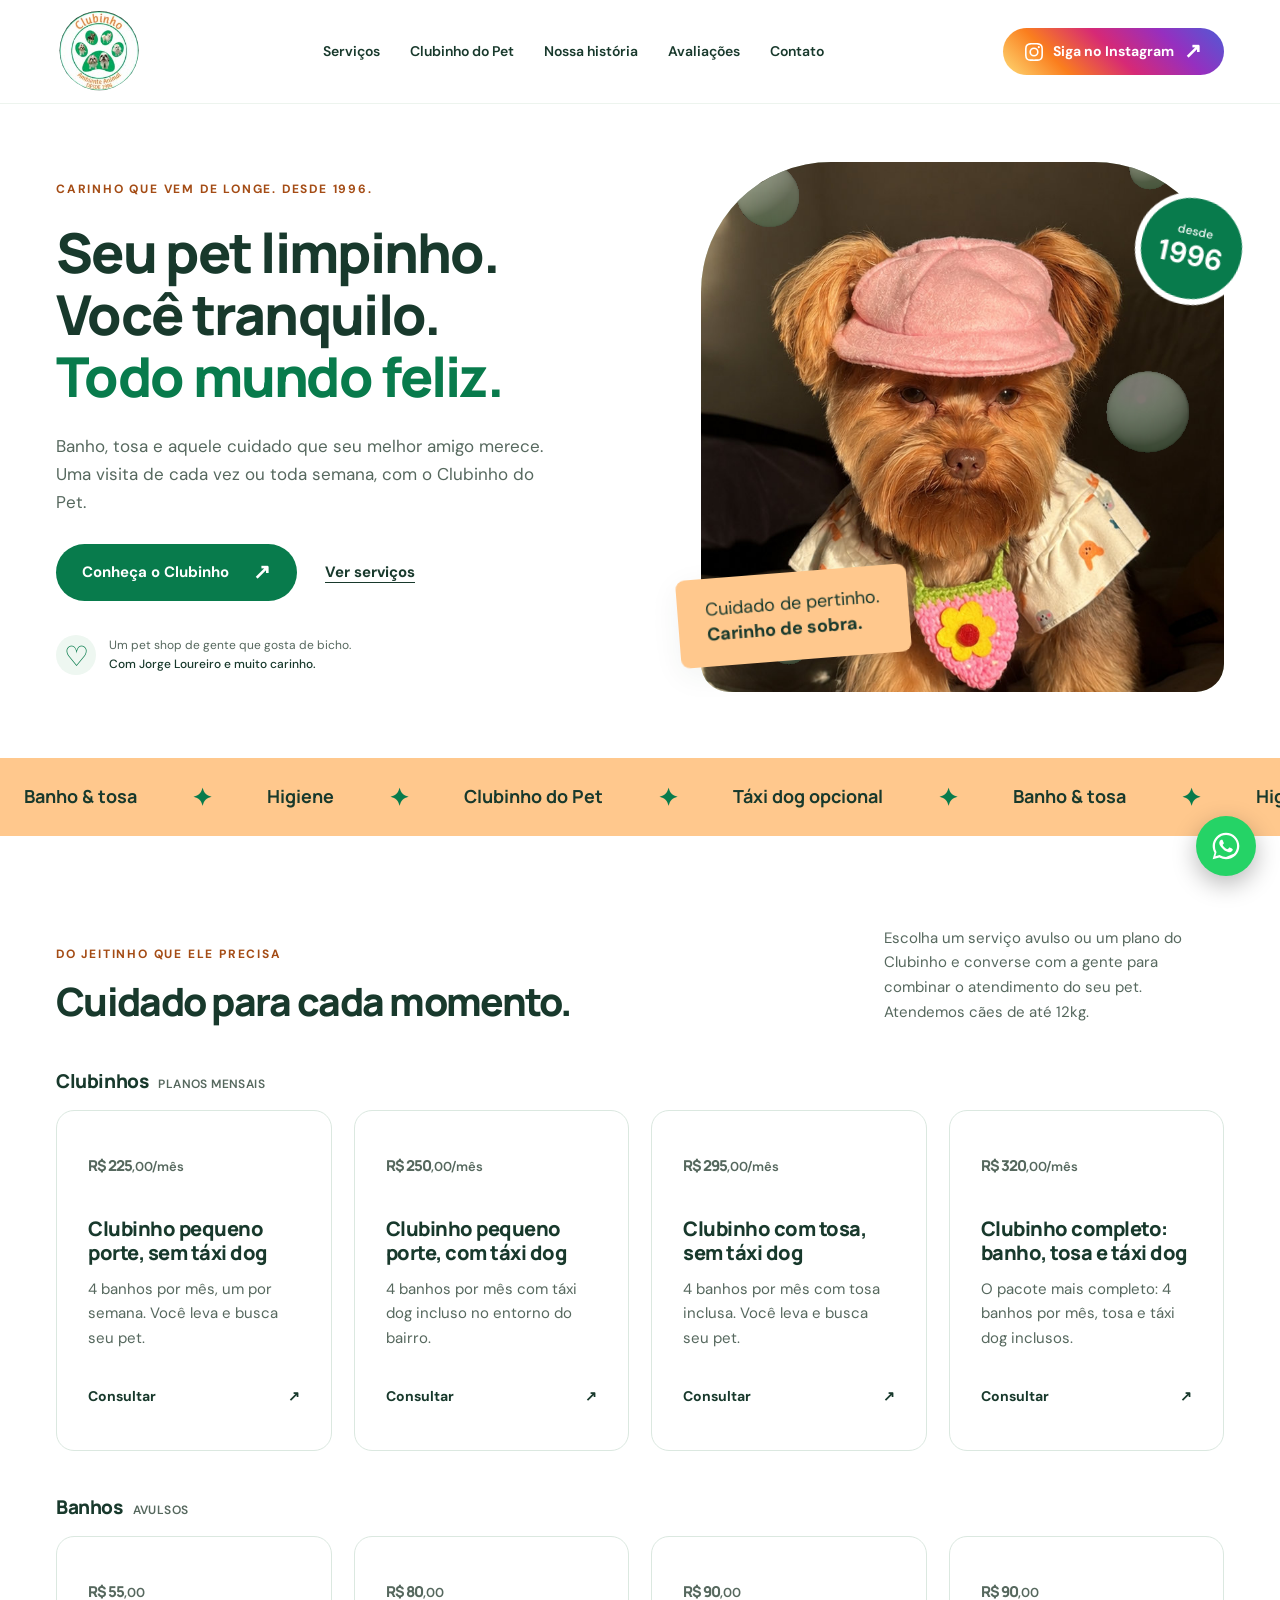
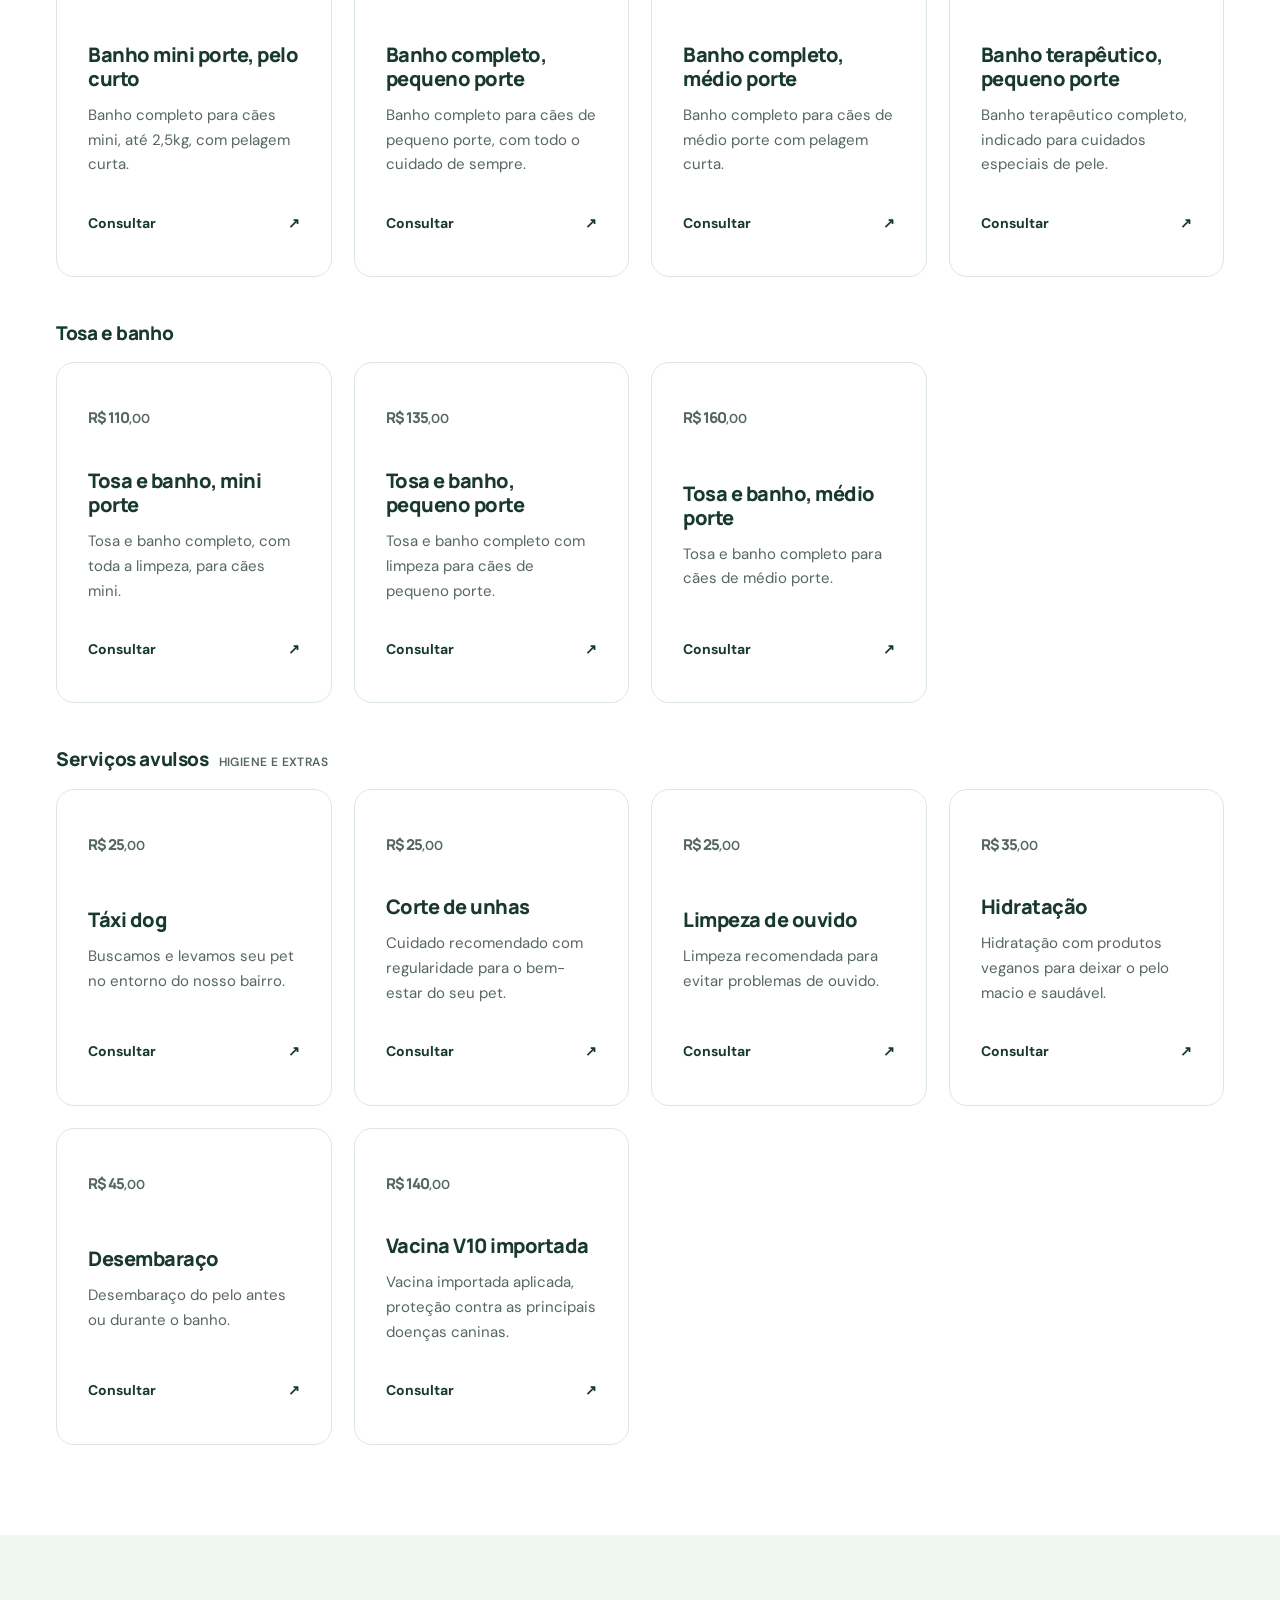
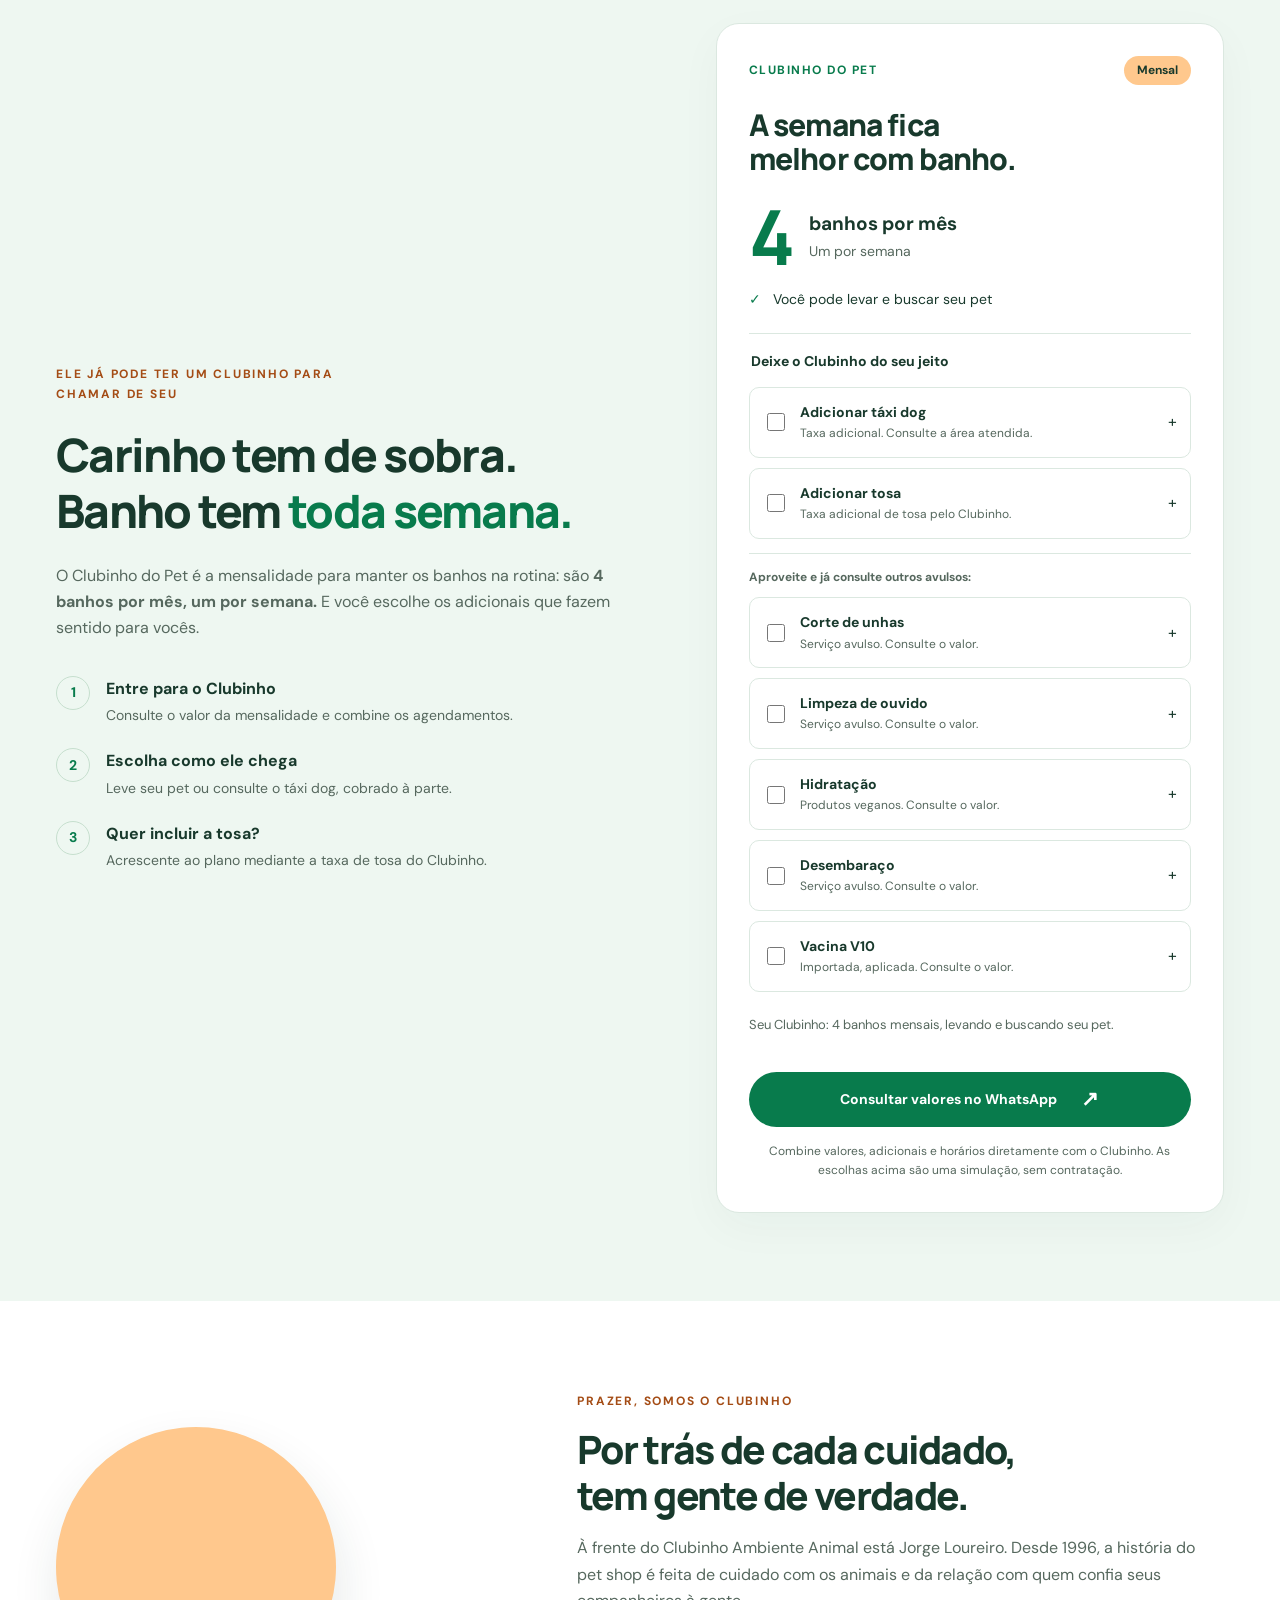
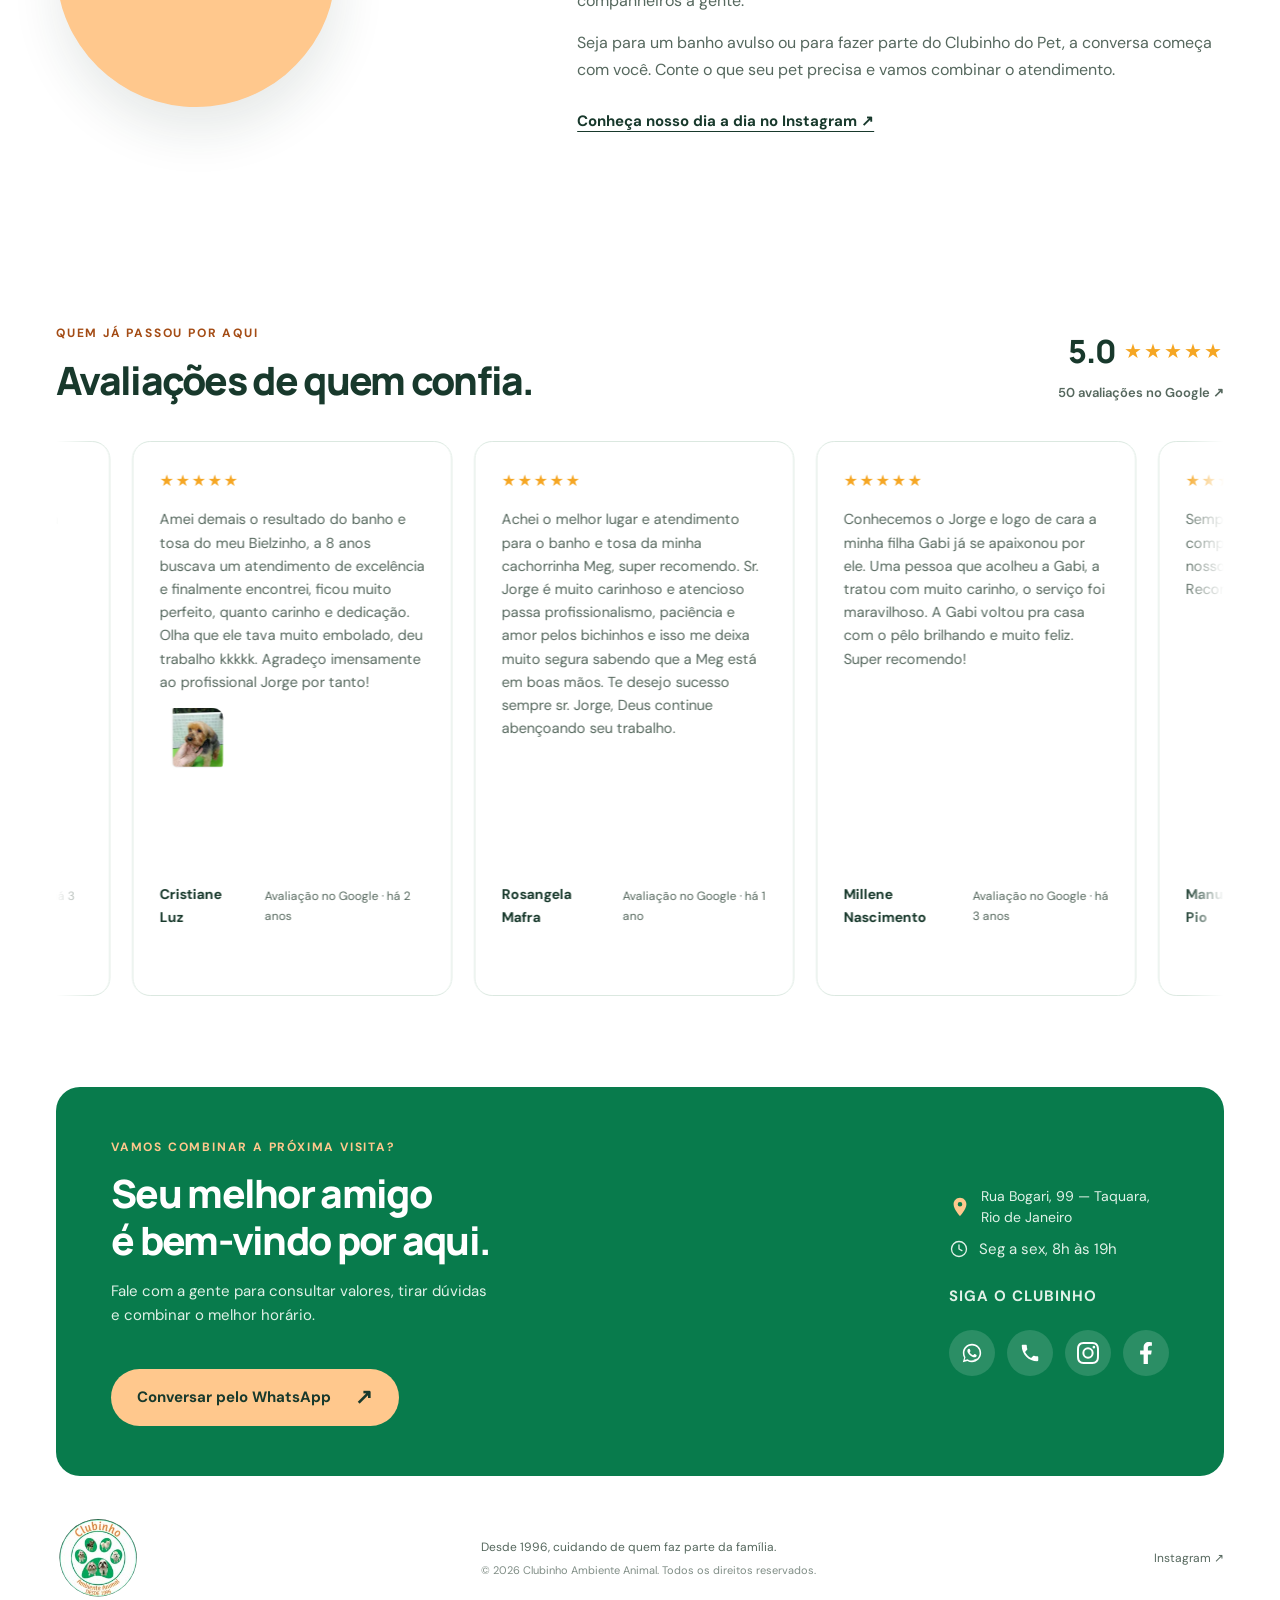
==== index.html @ 94c473de "Adiciona favicon completo (ico + 192/512) e site.webmanifest Só existiam favicon-64.png e o apple-to" ====
<!doctype html>
<html lang="pt-BR">
<head>
<meta charset="UTF-8">
<meta name="viewport" content="width=device-width, initial-scale=1">
<meta name="theme-color" content="#087b4c">
<title>Clubinho Ambiente Animal | Banho e Tosa em Taquara, Rio de Janeiro</title>
<meta name="description" content="Banho, tosa e Clubinho do Pet em Taquara, Rio de Janeiro. Desde 1996 cuidando com carinho de cães de todos os portes. Agende pelo WhatsApp.">
<meta name="robots" content="index, follow">
<link rel="canonical" href="https://clubinhoambienteanimal.com.br/">
<meta property="og:type" content="website">
<meta property="og:site_name" content="Clubinho Ambiente Animal">
<meta property="og:locale" content="pt_BR">
<meta property="og:url" content="https://clubinhoambienteanimal.com.br/">
<meta property="og:title" content="Clubinho Ambiente Animal | Banho e Tosa em Taquara, Rio de Janeiro">
<meta property="og:description" content="Banho, tosa e Clubinho do Pet em Taquara, Rio de Janeiro. Desde 1996 cuidando com carinho de cães de todos os portes.">
<meta property="og:image" content="https://clubinhoambienteanimal.com.br/assets/og-image.jpg">
<meta property="og:image:width" content="1200">
<meta property="og:image:height" content="630">
<meta property="og:image:alt" content="Clubinho Ambiente Animal — banho, tosa e cuidado desde 1996, em Taquara, Rio de Janeiro">
<meta name="twitter:card" content="summary_large_image">
<meta name="twitter:title" content="Clubinho Ambiente Animal | Banho e Tosa em Taquara, Rio de Janeiro">
<meta name="twitter:description" content="Banho, tosa e Clubinho do Pet em Taquara, Rio de Janeiro. Desde 1996 cuidando com carinho de cães de todos os portes.">
<meta name="twitter:image" content="https://clubinhoambienteanimal.com.br/assets/og-image.jpg">
<meta name="google-site-verification" content="VT4ttQYf80uW-7Ek5cyX8SH9mSADFCDrVkW8YrAWYZI" />
<link rel="icon" href="assets/favicon.ico" sizes="any">
<link rel="icon" type="image/png" sizes="192x192" href="assets/favicon-192.png">
<link rel="icon" type="image/png" sizes="512x512" href="assets/favicon-512.png">
<link rel="icon" type="image/png" href="assets/favicon-64.png">
<link rel="apple-touch-icon" href="assets/favicon-180.png">
<link rel="manifest" href="assets/site.webmanifest">
<link rel="stylesheet" href="css/style.css">
<script type="application/ld+json">
{
  "@context": "https://schema.org",
  "@type": "WebSite",
  "name": "Clubinho Ambiente Animal",
  "url": "https://clubinhoambienteanimal.com.br/"
}
</script>
<script type="application/ld+json">
{
  "@context": "https://schema.org",
  "@type": "PetStore",
  "@id": "https://clubinhoambienteanimal.com.br/#business",
  "name": "Clubinho Ambiente Animal",
  "alternateName": "Clubinho do Pet",
  "description": "Pet shop de banho, tosa e higiene para cães, com plano mensal Clubinho do Pet. Desde 1996 em Taquara, Rio de Janeiro.",
  "url": "https://clubinhoambienteanimal.com.br/",
  "telephone": "+5521992985489",
  "image": "https://clubinhoambienteanimal.com.br/assets/og-image.jpg",
  "logo": "https://clubinhoambienteanimal.com.br/assets/logo-original.png",
  "priceRange": "R$25 - R$320",
  "founder": { "@type": "Person", "name": "Jorge Loureiro" },
  "foundingDate": "1996",
  "address": {
    "@type": "PostalAddress",
    "streetAddress": "Rua Bogari, 99 - Taquara",
    "addressLocality": "Rio de Janeiro",
    "addressRegion": "RJ",
    "addressCountry": "BR"
  },
  "openingHoursSpecification": [{
    "@type": "OpeningHoursSpecification",
    "dayOfWeek": ["Monday", "Tuesday", "Wednesday", "Thursday", "Friday"],
    "opens": "08:00",
    "closes": "19:00"
  }],
  "sameAs": [
    "https://www.instagram.com/clubinho_ambiente_animal/",
    "https://www.facebook.com/jorge.loureiro.5811"
  ],
  "aggregateRating": {
    "@type": "AggregateRating",
    "ratingValue": "5.0",
    "reviewCount": "50"
  },
  "review": [
    { "@type": "Review", "author": { "@type": "Person", "name": "Neida Xavier" }, "reviewRating": { "@type": "Rating", "ratingValue": "5" }, "reviewBody": "Conhecemos o Jorge através da busca do Google, como vi que ele era bem recomendado resolvemos ir vê pessoalmente. Não me arrependi, pensa numa pessoa que ama o que faz, tratou muito bem minha belinha, teve maior paciência e cuidado com ela. Recomendo ele 1000 vezes se for preciso." },
    { "@type": "Review", "author": { "@type": "Person", "name": "Tatiana Santos" }, "reviewRating": { "@type": "Rating", "ratingValue": "5" }, "reviewBody": "Super recomendo! O Sr Jorge é uma pessoa do bem, ótimo profissional, super atencioso, com muito boa vontade e muito carinho com meu filho! Parabéns pelo atendimento!" },
    { "@type": "Review", "author": { "@type": "Person", "name": "Cristiane Luz" }, "reviewRating": { "@type": "Rating", "ratingValue": "5" }, "reviewBody": "Amei demais o resultado do banho e tosa do meu Bielzinho. Ficou muito perfeito, quanto carinho e dedicação. Agradeço imensamente ao profissional Jorge por tanto!" },
    { "@type": "Review", "author": { "@type": "Person", "name": "Rosangela Mafra" }, "reviewRating": { "@type": "Rating", "ratingValue": "5" }, "reviewBody": "Achei o melhor lugar e atendimento para o banho e tosa da minha cachorrinha Meg, super recomendo. Sr. Jorge é muito carinhoso e atencioso, passa profissionalismo, paciência e amor pelos bichinhos." },
    { "@type": "Review", "author": { "@type": "Person", "name": "Millene Nascimento" }, "reviewRating": { "@type": "Rating", "ratingValue": "5" }, "reviewBody": "Conhecemos o Jorge e logo de cara a minha filha Gabi já se apaixonou por ele. Uma pessoa que acolheu a Gabi, a tratou com muito carinho, o serviço foi maravilhoso. A Gabi voltou pra casa com o pêlo brilhando e muito feliz." },
    { "@type": "Review", "author": { "@type": "Person", "name": "Manuela Pio" }, "reviewRating": { "@type": "Rating", "ratingValue": "5" }, "reviewBody": "Sempre muito atenciosos e compreensivos. Carinhosos com nossos bichinhos! Excelente trabalho! Recomendo muito." }
  ]
}
</script>
</head>
<body>
<a class="skip" href="#conteudo">Pular para o conteúdo</a>
<header><a href="#" class="brand" aria-label="Clubinho Ambiente Animal, início"><img class="official-logo" src="assets/logo-original.png" alt="Clubinho Ambiente Animal — desde 1996" width="88" height="88"></a><nav aria-label="Menu principal"><a href="#servicos">Serviços</a><a href="#clubinho">Clubinho do Pet</a><a href="#sobre">Nossa história</a><a href="#avaliacoes">Avaliações</a><a href="#contato">Contato</a></nav><a class="button small instagram" href="https://www.instagram.com/clubinho_ambiente_animal/" target="_blank" rel="noopener noreferrer"><svg viewBox="0 0 24 24" aria-hidden="true"><path d="M12 2.163c3.204 0 3.584.012 4.85.07 3.252.148 4.771 1.691 4.919 4.919.058 1.265.069 1.645.069 4.849 0 3.205-.012 3.584-.069 4.849-.149 3.225-1.664 4.771-4.919 4.919-1.266.058-1.644.07-4.85.07-3.204 0-3.584-.012-4.849-.07-3.26-.149-4.771-1.699-4.919-4.92-.058-1.265-.07-1.644-.07-4.849 0-3.204.013-3.583.07-4.849.149-3.227 1.664-4.771 4.919-4.919 1.266-.057 1.645-.069 4.849-.069zM12 0C8.741 0 8.332.014 7.052.072 2.695.272.273 2.69.073 7.052.014 8.333 0 8.741 0 12c0 3.259.014 3.668.072 4.948.2 4.358 2.618 6.78 6.98 6.98C8.333 23.986 8.741 24 12 24c3.259 0 3.668-.014 4.948-.072 4.354-.2 6.782-2.618 6.979-6.98.059-1.28.073-1.689.073-4.948 0-3.259-.014-3.667-.072-4.947-.196-4.354-2.617-6.78-6.979-6.98C15.668.014 15.259 0 12 0zm0 5.838a6.162 6.162 0 1 0 0 12.324 6.162 6.162 0 0 0 0-12.324zM12 16a4 4 0 1 1 0-8 4 4 0 0 1 0 8zm6.406-11.845a1.44 1.44 0 1 0 0 2.881 1.44 1.44 0 0 0 0-2.881z"/></svg>Siga no Instagram <span aria-hidden="true">↗</span></a></header>
<main id="conteudo">
<section class="hero wrap"><div class="hero-copy"><p class="eyebrow">CARINHO QUE VEM DE LONGE. DESDE 1996.</p><h1>Seu pet limpinho.<br>Você tranquilo.<br><em>Todo mundo feliz.</em></h1><p class="intro">Banho, tosa e aquele cuidado que seu melhor amigo merece. Uma visita de cada vez ou toda semana, com o Clubinho do Pet.</p><div class="actions"><a class="button" href="#clubinho">Conheça o Clubinho <span aria-hidden="true">↗</span></a><a class="text-link" href="#servicos">Ver serviços</a></div><div class="hero-note"><span class="note-symbol" aria-hidden="true">♡</span><p>Um pet shop de gente que gosta de bicho.<br><strong>Com Jorge Loureiro e muito carinho.</strong></p></div></div><div class="hero-visual"><div id="pet-bubbles" aria-hidden="true"></div><img id="hero-photo" src="assets/pet.jpg" alt="Yorkshire com boné e lencinho, pronto pra passear" width="941" height="794" fetchpriority="high"><div class="photo-tag">Cuidado de pertinho.<br><strong>Carinho de sobra.</strong></div><div class="round-label"><strong>desde</strong><b>1996</b></div></div></section>
<div class="ribbon" aria-label="Nossos cuidados"><div class="ribbon-track">
<span>Banho & tosa</span><i aria-hidden="true">✦</i><span>Higiene</span><i aria-hidden="true">✦</i><span>Clubinho do Pet</span><i aria-hidden="true">✦</i><span>Táxi dog opcional</span><i aria-hidden="true">✦</i><span aria-hidden="true">Banho & tosa</span><i aria-hidden="true">✦</i><span aria-hidden="true">Higiene</span><i aria-hidden="true">✦</i><span aria-hidden="true">Clubinho do Pet</span><i aria-hidden="true">✦</i><span aria-hidden="true">Táxi dog opcional</span><i aria-hidden="true">✦</i><span aria-hidden="true">Banho & tosa</span><i aria-hidden="true">✦</i><span aria-hidden="true">Higiene</span><i aria-hidden="true">✦</i><span aria-hidden="true">Clubinho do Pet</span><i aria-hidden="true">✦</i><span aria-hidden="true">Táxi dog opcional</span><i aria-hidden="true">✦</i><span aria-hidden="true">Banho & tosa</span><i aria-hidden="true">✦</i><span aria-hidden="true">Higiene</span><i aria-hidden="true">✦</i><span aria-hidden="true">Clubinho do Pet</span><i aria-hidden="true">✦</i><span aria-hidden="true">Táxi dog opcional</span><i aria-hidden="true">✦</i>
</div></div>
<section class="services wrap section" id="servicos">
<div class="section-heading"><div><p class="eyebrow">DO JEITINHO QUE ELE PRECISA</p><h2>Cuidado para cada momento.</h2></div><p>Escolha um serviço avulso ou um plano do Clubinho e converse com a gente para combinar o atendimento do seu pet. Atendemos cães de até 12kg.</p></div>

<div class="service-category">
<h3 class="category-title">Clubinhos <span>planos mensais</span></h3>
<div class="service-grid">
<article><p class="service-price">R$ 225<small>,00/mês</small></p><h4>Clubinho pequeno porte, sem táxi dog</h4><p>4 banhos por mês, um por semana. Você leva e busca seu pet.</p><a href="https://wa.me/5521992985489" target="_blank" rel="noopener noreferrer" data-service="Clubinho pequeno porte, sem táxi dog">Consultar <span aria-hidden="true">↗</span></a></article>
<article><p class="service-price">R$ 250<small>,00/mês</small></p><h4>Clubinho pequeno porte, com táxi dog</h4><p>4 banhos por mês com táxi dog incluso no entorno do bairro.</p><a href="https://wa.me/5521992985489" target="_blank" rel="noopener noreferrer" data-service="Clubinho pequeno porte, com táxi dog">Consultar <span aria-hidden="true">↗</span></a></article>
<article><p class="service-price">R$ 295<small>,00/mês</small></p><h4>Clubinho com tosa, sem táxi dog</h4><p>4 banhos por mês com tosa inclusa. Você leva e busca seu pet.</p><a href="https://wa.me/5521992985489" target="_blank" rel="noopener noreferrer" data-service="Clubinho com tosa, sem táxi dog">Consultar <span aria-hidden="true">↗</span></a></article>
<article><p class="service-price">R$ 320<small>,00/mês</small></p><h4>Clubinho completo: banho, tosa e táxi dog</h4><p>O pacote mais completo: 4 banhos por mês, tosa e táxi dog inclusos.</p><a href="https://wa.me/5521992985489" target="_blank" rel="noopener noreferrer" data-service="Clubinho completo (banho, tosa e táxi dog)">Consultar <span aria-hidden="true">↗</span></a></article>
</div>
</div>

<div class="service-category">
<h3 class="category-title">Banhos <span>avulsos</span></h3>
<div class="service-grid">
<article><p class="service-price">R$ 55<small>,00</small></p><h4>Banho mini porte, pelo curto</h4><p>Banho completo para cães mini, até 2,5kg, com pelagem curta.</p><a href="https://wa.me/5521992985489" target="_blank" rel="noopener noreferrer" data-service="Banho mini porte, pelo curto (até 2,5kg)">Consultar <span aria-hidden="true">↗</span></a></article>
<article><p class="service-price">R$ 80<small>,00</small></p><h4>Banho completo, pequeno porte</h4><p>Banho completo para cães de pequeno porte, com todo o cuidado de sempre.</p><a href="https://wa.me/5521992985489" target="_blank" rel="noopener noreferrer" data-service="Banho completo, pequeno porte">Consultar <span aria-hidden="true">↗</span></a></article>
<article><p class="service-price">R$ 90<small>,00</small></p><h4>Banho completo, médio porte</h4><p>Banho completo para cães de médio porte com pelagem curta.</p><a href="https://wa.me/5521992985489" target="_blank" rel="noopener noreferrer" data-service="Banho completo, médio porte, pelo curto">Consultar <span aria-hidden="true">↗</span></a></article>
<article><p class="service-price">R$ 90<small>,00</small></p><h4>Banho terapêutico, pequeno porte</h4><p>Banho terapêutico completo, indicado para cuidados especiais de pele.</p><a href="https://wa.me/5521992985489" target="_blank" rel="noopener noreferrer" data-service="Banho terapêutico, pequeno porte">Consultar <span aria-hidden="true">↗</span></a></article>
</div>
</div>

<div class="service-category">
<h3 class="category-title">Tosa e banho</h3>
<div class="service-grid">
<article><p class="service-price">R$ 110<small>,00</small></p><h4>Tosa e banho, mini porte</h4><p>Tosa e banho completo, com toda a limpeza, para cães mini.</p><a href="https://wa.me/5521992985489" target="_blank" rel="noopener noreferrer" data-service="Tosa e banho, mini porte">Consultar <span aria-hidden="true">↗</span></a></article>
<article><p class="service-price">R$ 135<small>,00</small></p><h4>Tosa e banho, pequeno porte</h4><p>Tosa e banho completo com limpeza para cães de pequeno porte.</p><a href="https://wa.me/5521992985489" target="_blank" rel="noopener noreferrer" data-service="Tosa e banho, pequeno porte">Consultar <span aria-hidden="true">↗</span></a></article>
<article><p class="service-price">R$ 160<small>,00</small></p><h4>Tosa e banho, médio porte</h4><p>Tosa e banho completo para cães de médio porte.</p><a href="https://wa.me/5521992985489" target="_blank" rel="noopener noreferrer" data-service="Tosa e banho, médio porte">Consultar <span aria-hidden="true">↗</span></a></article>
</div>
</div>

<div class="service-category">
<h3 class="category-title">Serviços avulsos <span>higiene e extras</span></h3>
<div class="service-grid">
<article><p class="service-price">R$ 25<small>,00</small></p><h4>Táxi dog</h4><p>Buscamos e levamos seu pet no entorno do nosso bairro.</p><a href="https://wa.me/5521992985489" target="_blank" rel="noopener noreferrer" data-service="Táxi dog">Consultar <span aria-hidden="true">↗</span></a></article>
<article><p class="service-price">R$ 25<small>,00</small></p><h4>Corte de unhas</h4><p>Cuidado recomendado com regularidade para o bem-estar do seu pet.</p><a href="https://wa.me/5521992985489" target="_blank" rel="noopener noreferrer" data-service="Corte de unhas">Consultar <span aria-hidden="true">↗</span></a></article>
<article><p class="service-price">R$ 25<small>,00</small></p><h4>Limpeza de ouvido</h4><p>Limpeza recomendada para evitar problemas de ouvido.</p><a href="https://wa.me/5521992985489" target="_blank" rel="noopener noreferrer" data-service="Limpeza de ouvido">Consultar <span aria-hidden="true">↗</span></a></article>
<article><p class="service-price">R$ 35<small>,00</small></p><h4>Hidratação</h4><p>Hidratação com produtos veganos para deixar o pelo macio e saudável.</p><a href="https://wa.me/5521992985489" target="_blank" rel="noopener noreferrer" data-service="Hidratação">Consultar <span aria-hidden="true">↗</span></a></article>
<article><p class="service-price">R$ 45<small>,00</small></p><h4>Desembaraço</h4><p>Desembaraço do pelo antes ou durante o banho.</p><a href="https://wa.me/5521992985489" target="_blank" rel="noopener noreferrer" data-service="Desembaraço">Consultar <span aria-hidden="true">↗</span></a></article>
<article><p class="service-price">R$ 140<small>,00</small></p><h4>Vacina V10 importada</h4><p>Vacina importada aplicada, proteção contra as principais doenças caninas.</p><a href="https://wa.me/5521992985489" target="_blank" rel="noopener noreferrer" data-service="Vacina V10 para cães (importada, aplicada)">Consultar <span aria-hidden="true">↗</span></a></article>
</div>
</div>
</section>
<section class="club-section" id="clubinho"><div class="wrap club-grid"><div class="club-copy"><p class="eyebrow">ELE JÁ PODE TER UM CLUBINHO PARA CHAMAR DE SEU</p><h2>Carinho tem de sobra.<br>Banho tem <em>toda semana.</em></h2><p>O Clubinho do Pet é a mensalidade para manter os banhos na rotina: são <strong>4 banhos por mês, um por semana.</strong> E você escolhe os adicionais que fazem sentido para vocês.</p><div class="steps"><div><span>1</span><p><strong>Entre para o Clubinho</strong>Consulte o valor da mensalidade e combine os agendamentos.</p></div><div><span>2</span><p><strong>Escolha como ele chega</strong>Leve seu pet ou consulte o táxi dog, cobrado à parte.</p></div><div><span>3</span><p><strong>Quer incluir a tosa?</strong>Acrescente ao plano mediante a taxa de tosa do Clubinho.</p></div></div></div><div class="plan"><div class="plan-top"><span>CLUBINHO DO PET</span><span class="pill">Mensal</span></div><h3>A semana fica<br>melhor com banho.</h3><div class="bath-count"><b>4</b><p><strong>banhos por mês</strong>Um por semana</p></div><div class="included"><span aria-hidden="true">✓</span> Você pode levar e buscar seu pet</div><fieldset><legend>Deixe o Clubinho do seu jeito</legend><label><input type="checkbox" id="taxi"><span><strong>Adicionar táxi dog</strong><small>Taxa adicional. Consulte a área atendida.</small></span><span aria-hidden="true">+</span></label><label><input type="checkbox" id="tosa"><span><strong>Adicionar tosa</strong><small>Taxa adicional de tosa pelo Clubinho.</small></span><span aria-hidden="true">+</span></label><p class="fieldset-divider">Aproveite e já consulte outros avulsos:</p><label><input type="checkbox" id="extra-unhas"><span><strong>Corte de unhas</strong><small>Serviço avulso. Consulte o valor.</small></span><span aria-hidden="true">+</span></label><label><input type="checkbox" id="extra-ouvido"><span><strong>Limpeza de ouvido</strong><small>Serviço avulso. Consulte o valor.</small></span><span aria-hidden="true">+</span></label><label><input type="checkbox" id="extra-hidratacao"><span><strong>Hidratação</strong><small>Produtos veganos. Consulte o valor.</small></span><span aria-hidden="true">+</span></label><label><input type="checkbox" id="extra-desembaraco"><span><strong>Desembaraço</strong><small>Serviço avulso. Consulte o valor.</small></span><span aria-hidden="true">+</span></label><label><input type="checkbox" id="extra-vacina"><span><strong>Vacina V10</strong><small>Importada, aplicada. Consulte o valor.</small></span><span aria-hidden="true">+</span></label></fieldset><p class="plan-summary" id="plan-summary" aria-live="polite">Seu Clubinho: 4 banhos mensais, levando e buscando seu pet.</p><a class="button full" id="plan-whatsapp" href="https://wa.me/5521992985489" target="_blank" rel="noopener noreferrer">Consultar valores no WhatsApp <span aria-hidden="true">↗</span></a><p class="fineprint">Combine valores, adicionais e horários diretamente com o Clubinho. As escolhas acima são uma simulação, sem contratação.</p></div></div></section>
<section class="about wrap section" id="sobre"><div class="history-mark"><div class="history-logo-frame"><video class="history-logo" autoplay muted loop playsinline disablepictureinpicture aria-label="Clubinho Ambiente Animal — desde 1996" poster="assets/logo-original.png" width="280" height="280"><source src="assets/logo-animada.mp4" type="video/mp4"></video></div></div><div><p class="eyebrow">PRAZER, SOMOS O CLUBINHO</p><h2>Por trás de cada cuidado,<br>tem gente de verdade.</h2><p>À frente do Clubinho Ambiente Animal está Jorge Loureiro. Desde 1996, a história do pet shop é feita de cuidado com os animais e da relação com quem confia seus companheiros à gente.</p><p>Seja para um banho avulso ou para fazer parte do Clubinho do Pet, a conversa começa com você. Conte o que seu pet precisa e vamos combinar o atendimento.</p><a class="text-link" href="https://www.instagram.com/clubinho_ambiente_animal/" target="_blank" rel="noopener noreferrer">Conheça nosso dia a dia no Instagram ↗</a></div></section>
<section class="reviews wrap section" id="avaliacoes">
<div class="section-heading"><div><p class="eyebrow">QUEM JÁ PASSOU POR AQUI</p><h2>Avaliações de quem confia.</h2></div><a class="reviews-score" href="https://www.google.com/maps/search/?api=1&query=Clubinho+Ambiente+Animal+Taquara+Rio+de+Janeiro" target="_blank" rel="noopener noreferrer"><span class="reviews-score-row"><strong>5.0</strong><span class="review-stars" aria-hidden="true">★★★★★</span></span><small>50 avaliações no Google ↗</small></a></div>
<div class="review-carousel"><div class="review-track">
<article class="review-card">
<span class="review-stars" aria-hidden="true">★★★★★</span>
<p>Conhecemos o Jorge através da busca do Google, como vi que ele era bem recomendado resolvemos ir vê pessoalmente. Olha... Não me arrependi, pensa numa pessoa que ama o que faz, tratou muito bem minha belinha, teve maior paciência e cuidado com ela. Recomendo ele 1000 vezes se for preciso. 5 estrelas é pouco.</p>
<div class="review-photos"><img src="assets/reviews/review-neida-1.jpg" alt="Pet sendo tosado no Clubinho" loading="lazy" width="150" height="163"><img src="assets/reviews/review-neida-2.jpg" alt="Pet sendo tosado no Clubinho" loading="lazy" width="150" height="163"><img src="assets/reviews/review-neida-3.jpg" alt="Pet sendo tosado no Clubinho" loading="lazy" width="150" height="163"><img src="assets/reviews/review-neida-4.jpg" alt="Pet pronto após banho e tosa" loading="lazy" width="150" height="163"></div>
<footer><strong>Neida Xavier</strong><span>Avaliação no Google · há 1 ano</span></footer>
</article>
<article class="review-card">
<span class="review-stars" aria-hidden="true">★★★★★</span>
<p>Super recomendo! O Sr Jorge é uma pessoa do bem, ótimo profissional, super atencioso, com muito boa vontade e muito carinho com meu filho! Parabéns pelo atendimento!</p>
<div class="review-photos"><img src="assets/reviews/review-tatiana-1.jpg" alt="Pet atendido no Clubinho" loading="lazy" width="160" height="155"></div>
<footer><strong>Tatiana Santos</strong><span>Avaliação no Google · há 3 anos</span></footer>
</article>
<article class="review-card">
<span class="review-stars" aria-hidden="true">★★★★★</span>
<p>Amei demais o resultado do banho e tosa do meu Bielzinho, a 8 anos buscava um atendimento de excelência e finalmente encontrei, ficou muito perfeito, quanto carinho e dedicação. Olha que ele tava muito embolado, deu trabalho kkkkk. Agradeço imensamente ao profissional Jorge por tanto!</p>
<div class="review-photos"><img src="assets/reviews/review-cristiane-1.jpg" alt="Pet após banho e tosa no Clubinho" loading="lazy" width="219" height="165"></div>
<footer><strong>Cristiane Luz</strong><span>Avaliação no Google · há 2 anos</span></footer>
</article>
<article class="review-card">
<span class="review-stars" aria-hidden="true">★★★★★</span>
<p>Achei o melhor lugar e atendimento para o banho e tosa da minha cachorrinha Meg, super recomendo. Sr. Jorge é muito carinhoso e atencioso passa profissionalismo, paciência e amor pelos bichinhos e isso me deixa muito segura sabendo que a Meg está em boas mãos. Te desejo sucesso sempre sr. Jorge, Deus continue abençoando seu trabalho.</p>
<footer><strong>Rosangela Mafra</strong><span>Avaliação no Google · há 1 ano</span></footer>
</article>
<article class="review-card">
<span class="review-stars" aria-hidden="true">★★★★★</span>
<p>Conhecemos o Jorge e logo de cara a minha filha Gabi já se apaixonou por ele. Uma pessoa que acolheu a Gabi, a tratou com muito carinho, o serviço foi maravilhoso. A Gabi voltou pra casa com o pêlo brilhando e muito feliz. Super recomendo!</p>
<footer><strong>Millene Nascimento</strong><span>Avaliação no Google · há 3 anos</span></footer>
</article>
<article class="review-card">
<span class="review-stars" aria-hidden="true">★★★★★</span>
<p>Sempre muito atenciosos e compreensivos. Carinhosos com nossos bichinhos! Excelente trabalho! Recomendo muito.</p>
<footer><strong>Manuela Pio</strong><span>Avaliação no Google · há 2 meses</span></footer>
</article>
<article class="review-card" aria-hidden="true">
<span class="review-stars" aria-hidden="true">★★★★★</span>
<p>Conhecemos o Jorge através da busca do Google, como vi que ele era bem recomendado resolvemos ir vê pessoalmente. Olha... Não me arrependi, pensa numa pessoa que ama o que faz, tratou muito bem minha belinha, teve maior paciência e cuidado com ela. Recomendo ele 1000 vezes se for preciso. 5 estrelas é pouco.</p>
<div class="review-photos"><img src="assets/reviews/review-neida-1.jpg" alt="" loading="lazy" width="150" height="163"><img src="assets/reviews/review-neida-2.jpg" alt="" loading="lazy" width="150" height="163"><img src="assets/reviews/review-neida-3.jpg" alt="" loading="lazy" width="150" height="163"><img src="assets/reviews/review-neida-4.jpg" alt="" loading="lazy" width="150" height="163"></div>
<footer><strong>Neida Xavier</strong><span>Avaliação no Google · há 1 ano</span></footer>
</article>
<article class="review-card" aria-hidden="true">
<span class="review-stars" aria-hidden="true">★★★★★</span>
<p>Super recomendo! O Sr Jorge é uma pessoa do bem, ótimo profissional, super atencioso, com muito boa vontade e muito carinho com meu filho! Parabéns pelo atendimento!</p>
<div class="review-photos"><img src="assets/reviews/review-tatiana-1.jpg" alt="" loading="lazy" width="160" height="155"></div>
<footer><strong>Tatiana Santos</strong><span>Avaliação no Google · há 3 anos</span></footer>
</article>
<article class="review-card" aria-hidden="true">
<span class="review-stars" aria-hidden="true">★★★★★</span>
<p>Amei demais o resultado do banho e tosa do meu Bielzinho, a 8 anos buscava um atendimento de excelência e finalmente encontrei, ficou muito perfeito, quanto carinho e dedicação. Olha que ele tava muito embolado, deu trabalho kkkkk. Agradeço imensamente ao profissional Jorge por tanto!</p>
<div class="review-photos"><img src="assets/reviews/review-cristiane-1.jpg" alt="" loading="lazy" width="219" height="165"></div>
<footer><strong>Cristiane Luz</strong><span>Avaliação no Google · há 2 anos</span></footer>
</article>
<article class="review-card" aria-hidden="true">
<span class="review-stars" aria-hidden="true">★★★★★</span>
<p>Achei o melhor lugar e atendimento para o banho e tosa da minha cachorrinha Meg, super recomendo. Sr. Jorge é muito carinhoso e atencioso passa profissionalismo, paciência e amor pelos bichinhos e isso me deixa muito segura sabendo que a Meg está em boas mãos. Te desejo sucesso sempre sr. Jorge, Deus continue abençoando seu trabalho.</p>
<footer><strong>Rosangela Mafra</strong><span>Avaliação no Google · há 1 ano</span></footer>
</article>
<article class="review-card" aria-hidden="true">
<span class="review-stars" aria-hidden="true">★★★★★</span>
<p>Conhecemos o Jorge e logo de cara a minha filha Gabi já se apaixonou por ele. Uma pessoa que acolheu a Gabi, a tratou com muito carinho, o serviço foi maravilhoso. A Gabi voltou pra casa com o pêlo brilhando e muito feliz. Super recomendo!</p>
<footer><strong>Millene Nascimento</strong><span>Avaliação no Google · há 3 anos</span></footer>
</article>
<article class="review-card" aria-hidden="true">
<span class="review-stars" aria-hidden="true">★★★★★</span>
<p>Sempre muito atenciosos e compreensivos. Carinhosos com nossos bichinhos! Excelente trabalho! Recomendo muito.</p>
<footer><strong>Manuela Pio</strong><span>Avaliação no Google · há 2 meses</span></footer>
</article>
</div></div>
</section>
<section class="contact wrap" id="contato">
<div class="contact-grid">
<div><p class="eyebrow">VAMOS COMBINAR A PRÓXIMA VISITA?</p><h2>Seu melhor amigo<br>é bem-vindo por aqui.</h2><p>Fale com a gente para consultar valores, tirar dúvidas<br class="desktop"> e combinar o melhor horário.</p><a class="button yellow" href="https://wa.me/5521992985489" target="_blank" rel="noopener noreferrer">Conversar pelo WhatsApp <span aria-hidden="true">↗</span></a></div>
<div class="contact-info">
<div class="contact-address-group">
<a class="contact-address" href="https://www.google.com/maps/search/?api=1&query=Rua+Bogari%2C+99%2C+Taquara%2C+Rio+de+Janeiro" target="_blank" rel="noopener noreferrer"><svg viewBox="0 0 24 24" aria-hidden="true"><path d="M12 2C8.13 2 5 5.13 5 9c0 5.25 7 13 7 13s7-7.75 7-13c0-3.87-3.13-7-7-7zm0 9.5A2.5 2.5 0 1 1 12 6.5a2.5 2.5 0 0 1 0 5z"/></svg><span>Rua Bogari, 99 — Taquara, Rio de Janeiro</span></a>
<p class="contact-hours"><svg viewBox="0 0 24 24" aria-hidden="true"><circle cx="12" cy="12" r="9" fill="none" stroke="currentColor" stroke-width="1.6"/><path d="M12 7v5l3.5 2" fill="none" stroke="currentColor" stroke-width="1.6" stroke-linecap="round" stroke-linejoin="round"/></svg><span>Seg a sex, 8h às 19h</span></p>
</div>
<p class="contact-social-label">Siga o Clubinho</p>
<div class="social-links">
<a class="social-icon" href="https://wa.me/5521992985489" target="_blank" rel="noopener noreferrer" aria-label="Conversar no WhatsApp"><svg viewBox="0 0 24 24" aria-hidden="true"><path d="M12.004 2C6.478 2 2 6.477 2 12c0 1.86.505 3.607 1.384 5.11L2 22l5.026-1.318A9.94 9.94 0 0 0 12.004 22C17.53 22 22 17.523 22 12S17.53 2 12.004 2zm5.86 15.86a8.29 8.29 0 0 1-5.86 2.42 8.29 8.29 0 0 1-4.463-1.301l-.32-.19-3.187.836.85-3.107-.208-.32A8.3 8.3 0 0 1 3.7 12c0-4.583 3.72-8.303 8.304-8.303 2.217 0 4.302.865 5.87 2.434A8.24 8.24 0 0 1 20.304 12c0 4.584-3.72 8.304-8.303 8.304z"/><g transform="translate(-1.325 -1.659)"><path d="M17.86 15.643c-.248-.124-1.47-.726-1.698-.809-.228-.083-.394-.124-.56.125-.165.248-.64.808-.785.973-.144.166-.289.186-.537.062-.248-.125-1.047-.386-1.995-1.231-.737-.658-1.235-1.47-1.38-1.718-.144-.248-.015-.382.109-.506.112-.111.248-.29.372-.434.124-.145.165-.248.248-.414.083-.165.041-.31-.021-.434-.062-.124-.56-1.347-.767-1.844-.202-.483-.406-.417-.56-.425-.144-.007-.31-.008-.475-.008a.91.91 0 0 0-.66.31c-.227.248-.868.848-.868 2.069 0 1.22.889 2.399 1.012 2.565.124.165 1.75 2.672 4.24 3.746.592.256 1.053.408 1.413.522.594.189 1.134.162 1.561.098.476-.07 1.47-.601 1.677-1.181.207-.579.207-1.076.145-1.18-.062-.104-.227-.166-.475-.29z"/></g></svg></a>
<a class="social-icon" href="tel:+5521992985489" aria-label="Ligar para o Clubinho"><svg viewBox="0 0 24 24" aria-hidden="true"><path d="M6.62 10.79c1.44 2.83 3.76 5.14 6.59 6.59l2.2-2.2c.27-.27.67-.36 1.02-.24 1.12.37 2.33.57 3.57.57.55 0 1 .45 1 1V20c0 .55-.45 1-1 1-9.39 0-17-7.61-17-17 0-.55.45-1 1-1h3.5c.55 0 1 .45 1 1 0 1.25.2 2.45.57 3.57.11.35.03.74-.25 1.02l-2.2 2.2z"/></svg></a>
<a class="social-icon" href="https://www.instagram.com/clubinho_ambiente_animal/" target="_blank" rel="noopener noreferrer" aria-label="Seguir no Instagram"><svg viewBox="0 0 24 24" aria-hidden="true"><path d="M12 2.163c3.204 0 3.584.012 4.85.07 3.252.148 4.771 1.691 4.919 4.919.058 1.265.069 1.645.069 4.849 0 3.205-.012 3.584-.069 4.849-.149 3.225-1.664 4.771-4.919 4.919-1.266.058-1.644.07-4.85.07-3.204 0-3.584-.012-4.849-.07-3.26-.149-4.771-1.699-4.919-4.92-.058-1.265-.07-1.644-.07-4.849 0-3.204.013-3.583.07-4.849.149-3.227 1.664-4.771 4.919-4.919 1.266-.057 1.645-.069 4.849-.069zM12 0C8.741 0 8.332.014 7.052.072 2.695.272.273 2.69.073 7.052.014 8.333 0 8.741 0 12c0 3.259.014 3.668.072 4.948.2 4.358 2.618 6.78 6.98 6.98C8.333 23.986 8.741 24 12 24c3.259 0 3.668-.014 4.948-.072 4.354-.2 6.782-2.618 6.979-6.98.059-1.28.073-1.689.073-4.948 0-3.259-.014-3.667-.072-4.947-.196-4.354-2.617-6.78-6.979-6.98C15.668.014 15.259 0 12 0zm0 5.838a6.162 6.162 0 1 0 0 12.324 6.162 6.162 0 0 0 0-12.324zM12 16a4 4 0 1 1 0-8 4 4 0 0 1 0 8zm6.406-11.845a1.44 1.44 0 1 0 0 2.881 1.44 1.44 0 0 0 0-2.881z"/></svg></a>
<a class="social-icon" href="https://www.facebook.com/jorge.loureiro.5811" target="_blank" rel="noopener noreferrer" aria-label="Seguir no Facebook"><svg viewBox="0 0 320 512" aria-hidden="true"><path d="M279.14 288l14.22-92.66h-88.91v-60.13c0-25.35 12.42-50.06 52.24-50.06h40.42V6.26S260.43 0 225.36 0c-73.22 0-121.08 44.38-121.08 124.72v70.62H22.89V288h81.39v224h100.17V288z"/></svg></a>
</div>
</div>
</div>
</section>
</main><footer class="wrap"><a href="#" class="brand"><img class="official-logo" src="assets/logo-original.png" alt="Clubinho Ambiente Animal — desde 1996" width="88" height="88"></a><div class="footer-text"><p>Desde 1996, cuidando de quem faz parte da família.</p><p class="copyright">© 2026 Clubinho Ambiente Animal. Todos os direitos reservados.</p></div><a href="https://www.instagram.com/clubinho_ambiente_animal/" target="_blank" rel="noopener noreferrer">Instagram ↗</a></footer><a class="whatsapp-float" href="https://wa.me/5521992985489" target="_blank" rel="noopener noreferrer" aria-label="Conversar no WhatsApp"><svg viewBox="0 0 24 24" aria-hidden="true"><path d="M12.004 2C6.478 2 2 6.477 2 12c0 1.86.505 3.607 1.384 5.11L2 22l5.026-1.318A9.94 9.94 0 0 0 12.004 22C17.53 22 22 17.523 22 12S17.53 2 12.004 2zm5.86 15.86a8.29 8.29 0 0 1-5.86 2.42 8.29 8.29 0 0 1-4.463-1.301l-.32-.19-3.187.836.85-3.107-.208-.32A8.3 8.3 0 0 1 3.7 12c0-4.583 3.72-8.303 8.304-8.303 2.217 0 4.302.865 5.87 2.434A8.24 8.24 0 0 1 20.304 12c0 4.584-3.72 8.304-8.303 8.304z"/><g transform="translate(-1.325 -1.659)"><path d="M17.86 15.643c-.248-.124-1.47-.726-1.698-.809-.228-.083-.394-.124-.56.125-.165.248-.64.808-.785.973-.144.166-.289.186-.537.062-.248-.125-1.047-.386-1.995-1.231-.737-.658-1.235-1.47-1.38-1.718-.144-.248-.015-.382.109-.506.112-.111.248-.29.372-.434.124-.145.165-.248.248-.414.083-.165.041-.31-.021-.434-.062-.124-.56-1.347-.767-1.844-.202-.483-.406-.417-.56-.425-.144-.007-.31-.008-.475-.008a.91.91 0 0 0-.66.31c-.227.248-.868.848-.868 2.069 0 1.22.889 2.399 1.012 2.565.124.165 1.75 2.672 4.24 3.746.592.256 1.053.408 1.413.522.594.189 1.134.162 1.561.098.476-.07 1.47-.601 1.677-1.181.207-.579.207-1.076.145-1.18-.062-.104-.227-.166-.475-.29z"/></g></svg></a><script src="vendor/gsap.min.js"></script><script src="vendor/ScrollTrigger.min.js"></script><script src="js/script.js"></script><script type="module" src="js/motion.js"></script>
</body></html>
---- css/style.css ----
@font-face{font-family:'DM Sans';font-style:normal;font-weight:400 700;font-display:swap;src:url('../assets/fonts/dm-sans.woff2') format('woff2')}
@font-face{font-family:'Manrope';font-style:normal;font-weight:400 800;font-display:swap;src:url('../assets/fonts/manrope.woff2') format('woff2')}
:root{--purple:#087b4c;--ink:#18392c;--yellow:#ffc88d;--muted:#56685e;--line:#dbe8e0;--paper:#fff;--lavender:#eef7f1}*{box-sizing:border-box}html{scroll-behavior:smooth;scroll-padding-top:105px}body{margin:0;background:var(--paper);color:var(--ink);font-family:'DM Sans',sans-serif;font-size:16px;line-height:1.65}a{color:inherit;text-decoration:none}button,input{font:inherit}a,button,.button,input[type="checkbox"]{cursor:url('../assets/cursor-paw.svg') 5 18,pointer}a:focus-visible,input:focus-visible{outline:3px solid #c06821;outline-offset:5px}.skip{position:fixed;left:20px;top:-100px;background:white;padding:10px;z-index:10}.skip:focus{top:10px}.wrap{width:min(1240px,calc(100% - 112px));margin-inline:auto}header{height:104px;padding:0 56px;display:flex;align-items:center;justify-content:space-between;gap:24px;position:sticky;top:0;background:#fffffff5;backdrop-filter:blur(12px);z-index:5;border-bottom:1px solid #edf4ee}.brand{display:flex;align-items:center;gap:10px}.brand img{width:58px;height:58px;object-fit:contain;border-radius:50%}.brand-name{font-family:'Manrope',sans-serif;font-size:30px;font-weight:800;line-height:1;color:var(--purple);letter-spacing:-1.3px}.brand-name span{display:block;font-family:'DM Sans',sans-serif;font-size:10px;letter-spacing:2.1px;margin-top:9px}nav{display:flex;gap:30px;font-size:14px;font-weight:600}nav a:hover,.text-link:hover{color:var(--purple)}.button{display:inline-flex;align-items:center;justify-content:center;gap:24px;background:var(--purple);color:white;border-radius:100px;padding:17px 26px;font-weight:700;font-size:15px;line-height:1.5;transition:transform .2s,background .2s}.button:hover{background:#075c3b;transform:translateY(-2px)}.button span{font-size:21px;line-height:1}.button.small{padding:13px 22px;font-size:14px}.button.instagram{gap:10px;background:linear-gradient(45deg,#feda75,#fa7e1e,#d62976,#962fbf,#4f5bd5)}.button.instagram:hover{filter:brightness(1.08)}.button.instagram svg{width:18px;height:18px;fill:white;flex-shrink:0}.whatsapp-float{position:fixed;right:24px;bottom:24px;width:60px;height:60px;border-radius:50%;background:#25d366;display:grid;place-items:center;box-shadow:0 8px 24px rgba(0,0,0,.28);z-index:40;transition:transform .2s,box-shadow .2s}.whatsapp-float:hover{transform:translateY(-3px) scale(1.05);box-shadow:0 12px 30px rgba(0,0,0,.32)}.whatsapp-float svg{width:32px;height:32px;fill:white}.hero{display:grid;grid-template-columns:1.13fr 1fr;gap:54px;align-items:center;padding-top:58px;padding-bottom:66px}.eyebrow{font-weight:700;font-size:12px;letter-spacing:1.8px;margin:0 0 23px;line-height:1.7}h1,h2,h3{font-family:'Manrope',sans-serif;line-height:1.12;letter-spacing:-1.7px;margin:0;font-weight:800}h1{font-size:clamp(40px,4.3vw,63px)}em{font-style:normal;color:var(--purple)}.intro{max-width:490px;color:var(--muted);margin:25px 0 28px;font-size:17px}.actions{display:flex;gap:28px;align-items:center}.text-link{font-weight:700;text-decoration:underline;text-underline-offset:5px;font-size:15px}.hero-note{display:flex;align-items:center;gap:13px;margin-top:34px;font-size:12px;line-height:1.6;color:var(--muted)}.hero-note p{margin:0}.hero-note strong{color:var(--ink);font-weight:500}.note-symbol{height:40px;width:40px;display:grid;place-items:center;background:var(--lavender);border-radius:50%;font-size:28px;color:var(--purple)}.hero-visual{height:530px;position:relative;border-radius:130px 130px 28px 28px;background:#c9dfce}.hero-visual>img{width:100%;height:100%;object-fit:cover;border-radius:inherit}.photo-tag{position:absolute;bottom:30px;left:-23px;transform:rotate(-5deg);background:var(--yellow);padding:19px 28px;font-size:18px;line-height:1.4;border-radius:9px;box-shadow:0 8px 30px #18392c10}.round-label{position:absolute;top:30px;right:-24px;background:var(--purple);color:white;display:flex;flex-direction:column;align-items:center;justify-content:center;border:6px solid white;border-radius:50%;width:113px;height:113px;transform:rotate(12deg);line-height:1.2}.round-label strong{font-size:12px;font-weight:500}.round-label b{font-size:29px}.ribbon{background:var(--yellow);overflow:hidden}.ribbon-track{display:flex;align-items:center;gap:55px;width:max-content;padding:19px 24px;font-family:'Manrope',sans-serif;font-size:18px;font-weight:700;animation:ribbon-marquee 26s linear infinite}@keyframes ribbon-marquee{from{transform:translateX(-25%)}to{transform:translateX(0)}}@media(prefers-reduced-motion:reduce){.ribbon-track{animation:none}}.ribbon-track i{font-style:normal;color:var(--purple);font-size:24px}.section{padding-block:90px}.section-heading{display:flex;justify-content:space-between;gap:40px;align-items:end;margin-bottom:38px}h2{font-size:39px;line-height:1.2}.section-heading .eyebrow{margin-bottom:13px;color:var(--purple)}.section-heading>p{max-width:340px;font-size:15px;color:var(--muted);margin:0}.service-category:not(:first-child){margin-top:46px}.category-title{display:flex;align-items:baseline;gap:10px;font-family:'Manrope',sans-serif;font-weight:800;font-size:19px;letter-spacing:-.4px;color:var(--ink);margin:0 0 18px}.category-title span{font-family:'DM Sans',sans-serif;font-weight:600;font-size:12px;letter-spacing:.4px;color:var(--muted);text-transform:uppercase}.service-grid{display:grid;grid-template-columns:repeat(auto-fill,minmax(230px,1fr));gap:22px}.service-grid article{padding:31px;border:1px solid var(--line);border-radius:18px;display:flex;flex-direction:column}.service-price{font-family:'Manrope',sans-serif;font-weight:800;font-size:26px;letter-spacing:-1px;color:var(--purple);margin:0}.service-price small{font-family:'DM Sans',sans-serif;font-weight:600;font-size:13px;letter-spacing:0;color:var(--muted)}.service-number{font-size:12px;letter-spacing:1.4px;color:var(--purple);font-weight:700}h3{font-size:25px;letter-spacing:-.8px;margin-top:28px}.service-grid h4{font-family:'Manrope',sans-serif;font-weight:800;letter-spacing:-.5px;line-height:1.2;font-size:20px;margin:14px 0 0}.service-grid p{font-size:15px;color:var(--muted);margin:12px 0 24px;flex-grow:1}.service-grid a{font-size:14px;font-weight:700;display:flex;justify-content:space-between;margin-top:auto}.service-grid article:hover{border-color:#9bc6ac}.club-section{background:var(--lavender);padding:88px 0}.club-grid{display:grid;grid-template-columns:1.12fr 1fr;gap:90px;align-items:center}.club-copy>p:not(.eyebrow){color:var(--muted);margin-top:25px}.club-copy h2{font-size:46px}.club-copy .eyebrow{color:var(--purple);max-width:330px}.steps{display:grid;gap:21px;margin-top:34px}.steps>div{display:flex;gap:16px}.steps>div>span{width:34px;height:34px;flex-shrink:0;border:1px solid #c6dfce;border-radius:50%;display:grid;place-items:center;color:var(--purple);font-weight:700;font-size:14px}.steps p{margin:0;font-size:14px;color:var(--muted)}.steps strong{display:block;font-size:16px;color:var(--ink);margin-bottom:2px}.plan{padding:32px;background:white;border-radius:23px;box-shadow:0 14px 45px #18392c09;border:1px solid #dbe8e0}.plan-top{display:flex;justify-content:space-between;align-items:center;font-size:12px;font-weight:700;letter-spacing:1.5px;color:var(--purple)}.pill{background:var(--yellow);color:var(--ink);font-size:12px;padding:5px 13px;border-radius:20px;letter-spacing:0}.plan h3{font-size:30px;margin-top:23px}.bath-count{display:flex;gap:19px;align-items:center;margin:22px 0 14px}.bath-count b{font-size:76px;line-height:1;color:var(--purple);font-family:'Manrope',sans-serif;letter-spacing:-5px}.bath-count p{font-size:14px;color:var(--muted);line-height:1.7;margin:0}.bath-count strong{display:block;font-size:19px;color:var(--ink)}.included{font-size:14px;margin-bottom:22px}.included span{color:var(--purple);margin-right:8px}fieldset{border:0;border-top:1px solid var(--line);padding:16px 0 0;margin:0}legend{float:left;font-weight:700;font-size:14px;margin-bottom:14px;width:100%}fieldset label{display:flex;align-items:center;gap:12px;border:1px solid var(--line);border-radius:10px;padding:13px;margin-bottom:10px;cursor:url('../assets/cursor-paw.svg') 5 18,pointer}fieldset label:has(input:checked){background:var(--lavender);border-color:var(--purple)}.fieldset-divider{font-size:12px;font-weight:700;color:var(--muted);margin:14px 0 10px;padding-top:14px;border-top:1px solid var(--line)}input{accent-color:var(--purple);width:18px;height:18px;flex-shrink:0}label strong{display:block;font-size:14px}label small{display:block;font-size:12px;color:var(--muted)}label>span:last-child{margin-left:auto}.plan-summary{font-size:13px;color:var(--muted);min-height:44px;line-height:1.6}.full{width:100%;font-size:14px;padding-inline:18px}.fineprint{font-size:12px;color:var(--muted);line-height:1.6;text-align:center;margin:15px 0 0}.about{display:grid;grid-template-columns:.8fr 1.2fr;gap:90px;align-items:center}.history-mark{background:var(--yellow);border-radius:50%;aspect-ratio:1;max-width:280px;display:flex;align-items:center;justify-content:center;padding:22px;transform:rotate(-6deg);box-shadow:0 24px 50px #18392c1c}.history-logo-frame{width:100%;height:100%;border-radius:50%;overflow:hidden;clip-path:circle(50%);-webkit-mask-image:-webkit-radial-gradient(circle,#fff 99%,transparent 100%);mask-image:radial-gradient(circle,#fff 99%,transparent 100%);isolation:isolate;-webkit-transform:translateZ(0);transform:translateZ(0)}.history-logo{width:100%;height:100%;object-fit:cover;display:block;transform:rotate(6deg) scale(1.15)}.about .eyebrow{color:var(--purple);margin-bottom:14px}.about p:not(.eyebrow){color:var(--muted);font-size:16px}.review-stars{color:#f5a623;font-size:16px;letter-spacing:2px}.reviews-score{display:flex;flex-direction:column;align-items:flex-end;gap:4px;text-align:right}.reviews-score-row{display:flex;align-items:center;gap:8px}.reviews-score-row .review-stars{font-size:20px}.reviews-score strong{font-family:'Manrope',sans-serif;font-weight:800;font-size:32px;color:var(--ink);letter-spacing:-1px}.reviews-score small{font-size:13px;color:var(--muted);font-weight:600}.review-carousel{overflow:hidden;cursor:grab;touch-action:pan-y;mask-image:linear-gradient(90deg,transparent,#000 40px,#000 calc(100% - 40px),transparent);-webkit-mask-image:linear-gradient(90deg,transparent,#000 40px,#000 calc(100% - 40px),transparent)}.review-carousel.is-dragging{cursor:grabbing}.review-carousel.is-dragging *{user-select:none}.review-track{display:flex;width:max-content;gap:22px;will-change:transform}.review-card{flex:0 0 320px;padding:26px;border:1px solid var(--line);border-radius:18px;display:flex;flex-direction:column;gap:14px}.review-card p{font-size:14.5px;color:var(--muted);line-height:1.6;margin:0}.review-photos{display:flex;gap:6px;flex-wrap:wrap}.review-photos img{width:64px;height:64px;object-fit:cover;border-radius:10px;flex-shrink:0;-webkit-user-drag:none;user-drag:none}.review-card footer{margin-top:auto;padding-top:4px}.review-card footer strong{display:block;font-size:14px;color:var(--ink)}.review-card footer span{display:block;font-size:12px;color:var(--muted);margin-top:2px}.contact{background:var(--purple);color:white;padding:50px 55px;border-radius:24px}.contact-grid{display:flex;align-items:center;justify-content:space-between;gap:50px;flex-wrap:wrap}.contact .eyebrow{color:var(--yellow);margin-bottom:13px}.contact h2{font-size:39px}.contact p:not(.eyebrow){color:#e0f1e7;font-size:15px}.contact .button.yellow{margin-top:26px}.contact-info{display:flex;flex-direction:column;align-items:flex-start;gap:22px}.contact-address-group{display:flex;flex-direction:column;gap:9px}.contact-address{display:flex;align-items:center;gap:10px;color:#e0f1e7;font-size:14px;line-height:1.5;max-width:220px}.contact-address:hover{color:white}.contact-address svg{width:22px;height:22px;fill:var(--yellow);flex-shrink:0}.contact-hours{display:flex;align-items:center;gap:10px;color:#bcd9c8;font-size:13px;margin:0}.contact-hours svg{width:20px;height:20px;flex-shrink:0}.contact-social-label{margin:0;font-size:12px;font-weight:700;letter-spacing:1px;color:#bcd9c8;text-transform:uppercase}.social-links{display:flex;gap:12px}.social-icon{width:46px;height:46px;border-radius:50%;background:rgba(255,255,255,.14);display:grid;place-items:center;transition:background .2s,transform .2s}.social-icon:hover{background:rgba(255,255,255,.26);transform:translateY(-2px)}.social-icon svg{width:22px;height:22px;fill:white}.button.yellow{background:var(--yellow);color:var(--ink);flex-shrink:0}.button.yellow:hover{background:#ffb866}footer{display:flex;justify-content:space-between;align-items:center;padding-block:40px;gap:24px}footer .brand-name{font-size:24px}footer .brand-name span{font-size:8px}.footer-text{display:flex;flex-direction:column;gap:4px}footer p,footer>a:last-child{font-size:12px;color:var(--muted);margin:0}.footer-text .copyright{font-size:11px;opacity:.75}
@media(min-width:1600px){.wrap{width:min(1400px,calc(100% - 144px))}.hero{gap:85px}.hero-visual{height:590px}h1{font-size:70px}}
@media(max-width:1050px){.wrap{width:calc(100% - 64px)}header{padding:0 32px}nav{gap:18px}.hero{gap:30px}.hero-visual{height:460px}h1{font-size:44px}.ribbon{gap:28px;font-size:16px}.club-grid{gap:40px}.club-copy h2{font-size:37px}.service-grid article{padding:23px}.about{gap:50px}.contact{padding:40px}.contact h2{font-size:33px}header>.button{font-size:12px}.brand-name{font-size:27px}}
@media(max-width:760px){html{scroll-padding-top:84px}.wrap{width:calc(100% - 40px)}header{height:80px;padding:0 20px;gap:10px}header nav{display:none}.brand-name{font-size:25px}.brand-name span{font-size:8px;letter-spacing:1.7px}header>.button{padding:10px 15px;font-size:12px;gap:8px}.whatsapp-float{right:16px;bottom:16px;width:52px;height:52px}.whatsapp-float svg{width:28px;height:28px}.brand img{width:38px;height:38px}.hero{grid-template-columns:1fr;padding-top:32px;padding-bottom:38px;gap:30px}.eyebrow{font-size:10px;letter-spacing:1.4px;margin-bottom:16px}h1{font-size:clamp(36px,8.7vw,54px);letter-spacing:-1.8px}.intro{font-size:16px;margin:20px 0 23px;max-width:500px}.actions{gap:22px}.button{font-size:14px;padding:15px 22px}.hero-note{margin-top:24px}.hero-visual{height:380px;max-width:490px;width:calc(100% - 12px);margin-inline:auto;border-radius:90px 90px 20px 20px}.round-label{right:-12px;top:20px;width:92px;height:92px;border-width:5px}.round-label b{font-size:25px}.photo-tag{left:-7px;bottom:25px;font-size:16px;padding:15px 22px}.ribbon-track{gap:28px;padding:15px 18px;font-size:14px;animation-duration:16s}.ribbon-track i{font-size:16px}.section{padding-block:54px}.section-heading{display:block;margin-bottom:24px}.section-heading>p{margin-top:17px;max-width:none}.reviews-score{align-items:flex-start;text-align:left;margin-top:17px}.review-photos img{width:56px;height:56px}.review-card{flex-basis:270px;padding:20px}h2{font-size:31px;letter-spacing:-1.3px}.service-category:not(:first-child){margin-top:36px}.category-title{font-size:17px;margin-bottom:14px}.service-grid{grid-template-columns:1fr;gap:12px}.service-grid article{padding:24px}.service-price{font-size:22px}.service-grid h4{margin-top:12px;font-size:21px}.service-grid p{margin:10px 0 20px}.club-section{padding:50px 0}.club-grid{grid-template-columns:1fr;gap:30px}.club-copy h2{font-size:35px}.club-copy .eyebrow{max-width:100%}.steps{gap:20px;margin-top:26px}.plan{padding:25px}.plan h3{font-size:29px}.about{grid-template-columns:1fr;gap:30px}.history-mark{width:190px;justify-self:center}.about h2{font-size:31px}.contact{padding:30px 25px;border-radius:20px}.contact-grid{display:block}.contact h2{font-size:32px}.contact .button{width:100%;font-size:13px}.contact-info{margin-top:30px;align-items:flex-start}.contact-address{max-width:none}.desktop{display:none}footer{flex-wrap:wrap;padding-block:32px}.footer-text{order:3;width:100%}footer .brand-name{font-size:23px}.full{font-size:13px}.fineprint{font-size:12px}}
@media(prefers-reduced-motion:reduce){html{scroll-behavior:auto}*{transition:none!important}}
.hero-visual{isolation:isolate}.hero-visual>img{display:block;object-position:54% center}#pet-bubbles{position:absolute;inset:0;z-index:1;pointer-events:none;overflow:hidden;border-radius:inherit}#pet-bubbles canvas{display:block}.photo-tag,.round-label{z-index:2}@media(prefers-reduced-motion:reduce){#pet-bubbles{display:none}}

/* Preserve the exact uploaded logo; clip only its exterior black corners at display time. */
.brand .official-logo{width:88px;height:88px;object-fit:contain;border-radius:0;clip-path:circle(45% at 49% 49%);flex-shrink:0}footer .brand .official-logo{width:86px;height:86px}.eyebrow{color:#a44c15}.club-copy .eyebrow,.section-heading .eyebrow,.about .eyebrow{color:#a44c15}.contact .eyebrow{color:#ffc88d}@media(max-width:760px){.brand .official-logo{width:66px;height:66px}footer .brand .official-logo{width:78px;height:78px}}
/* Small-screen layout and touch targets. */
.hero-copy,.club-copy,.plan,.about>div,fieldset,fieldset label>span{min-width:0}
fieldset{min-inline-size:0}
.actions{flex-wrap:wrap}
.button{white-space:normal;text-align:center;min-height:44px}
.button>span{flex-shrink:0}
.service-grid a,.text-link,footer>a:last-child{min-height:44px;display:inline-flex;align-items:center}
.service-grid a{display:flex}
@media(max-width:760px){
  .section-heading>p,.service-grid p,.steps p,.contact p:not(.eyebrow){font-size:1rem}
  .steps strong,label strong,.included{font-size:1rem}
  label small,.plan-summary,.hero-note{font-size:.875rem}
  fieldset label{min-height:64px}
  fieldset label>span:last-child{flex-shrink:0}
  .hero-visual{height:auto;aspect-ratio:1 / 1.05}
  .hero-visual>img{position:absolute;inset:0}
  .full{gap:12px}
  .contact .button{padding-inline:16px}
}
@media(max-width:359px){
  .wrap{width:calc(100% - 32px)}
  header{padding-inline:16px}
  .actions{gap:10px 18px}
  .actions>.button{width:100%}
  .plan{padding:20px}
  .contact{padding:26px 20px}
  .club-copy h2{font-size:32px}
}
@media(max-height:500px) and (orientation:landscape){header{height:66px}.brand .official-logo{width:60px;height:60px}html{scroll-padding-top:74px}}
@media(min-width:761px) and (max-width:1050px){.round-label{right:-10px}}
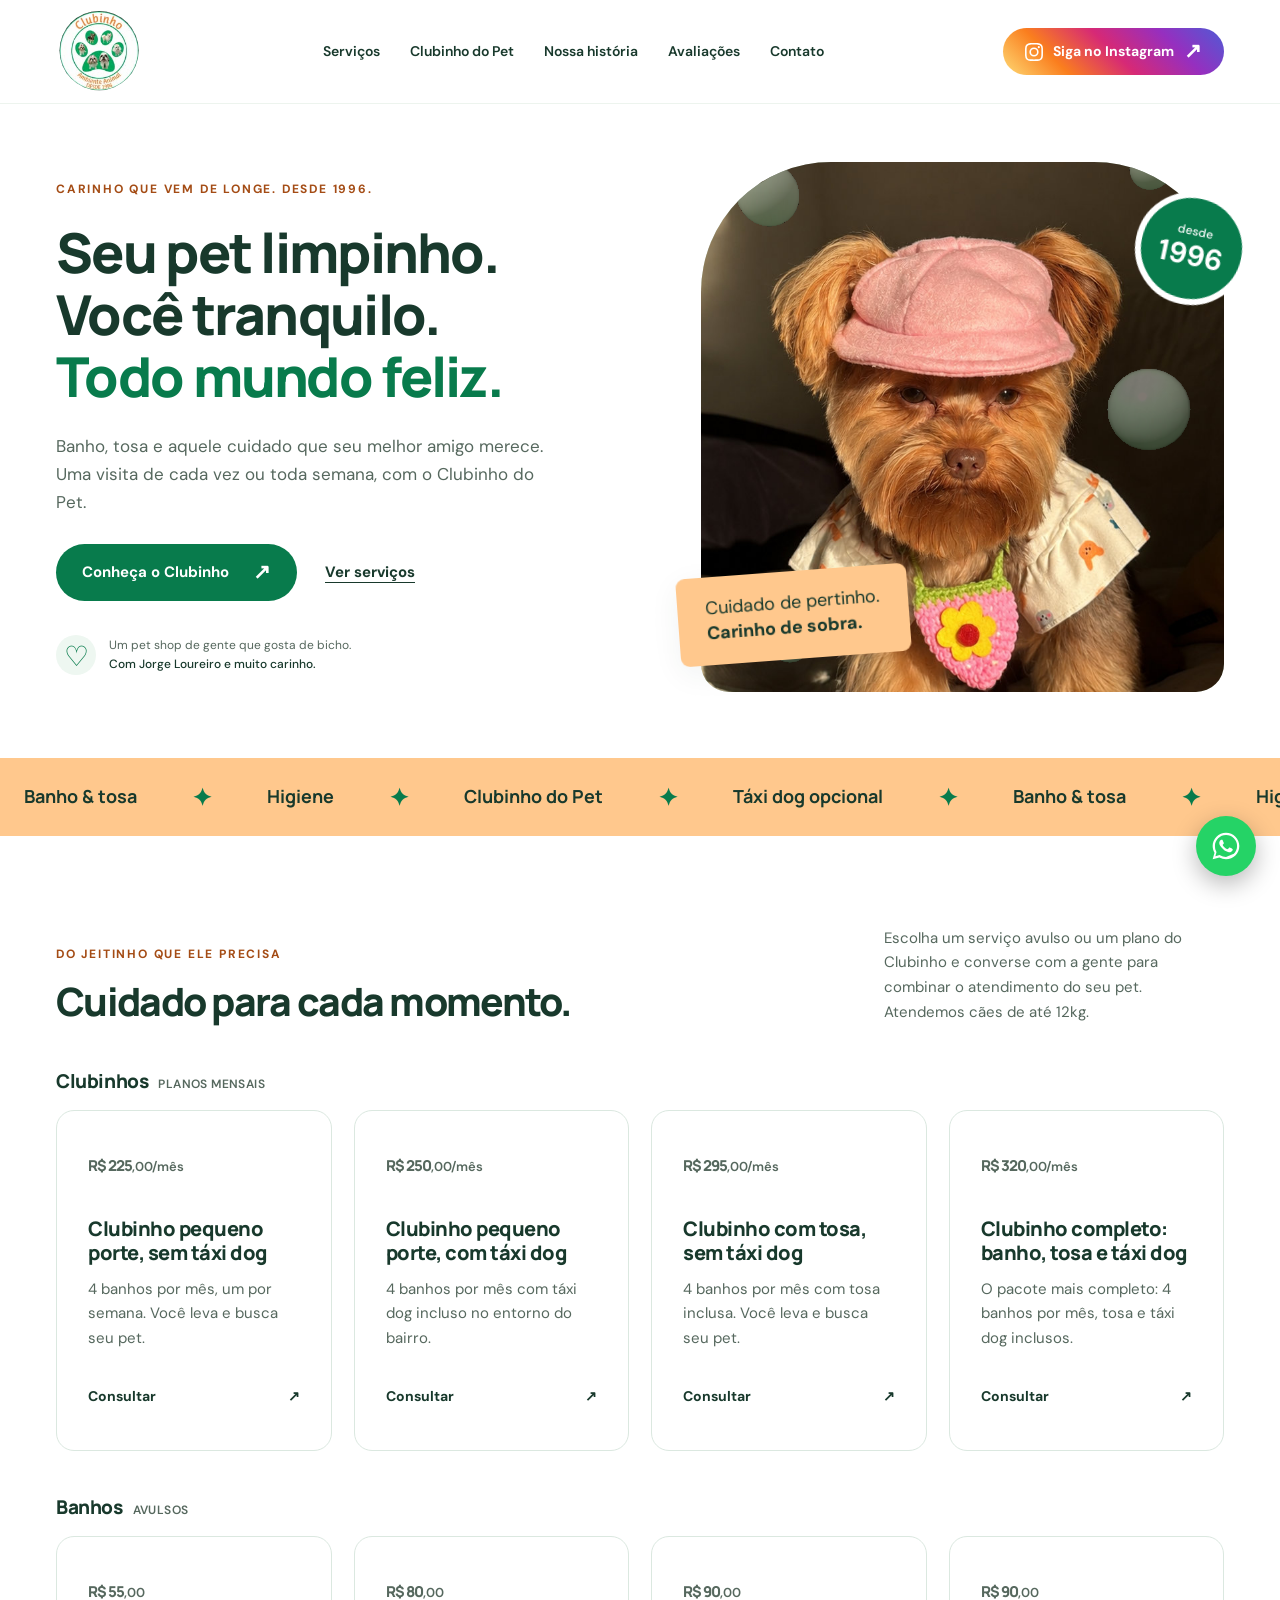
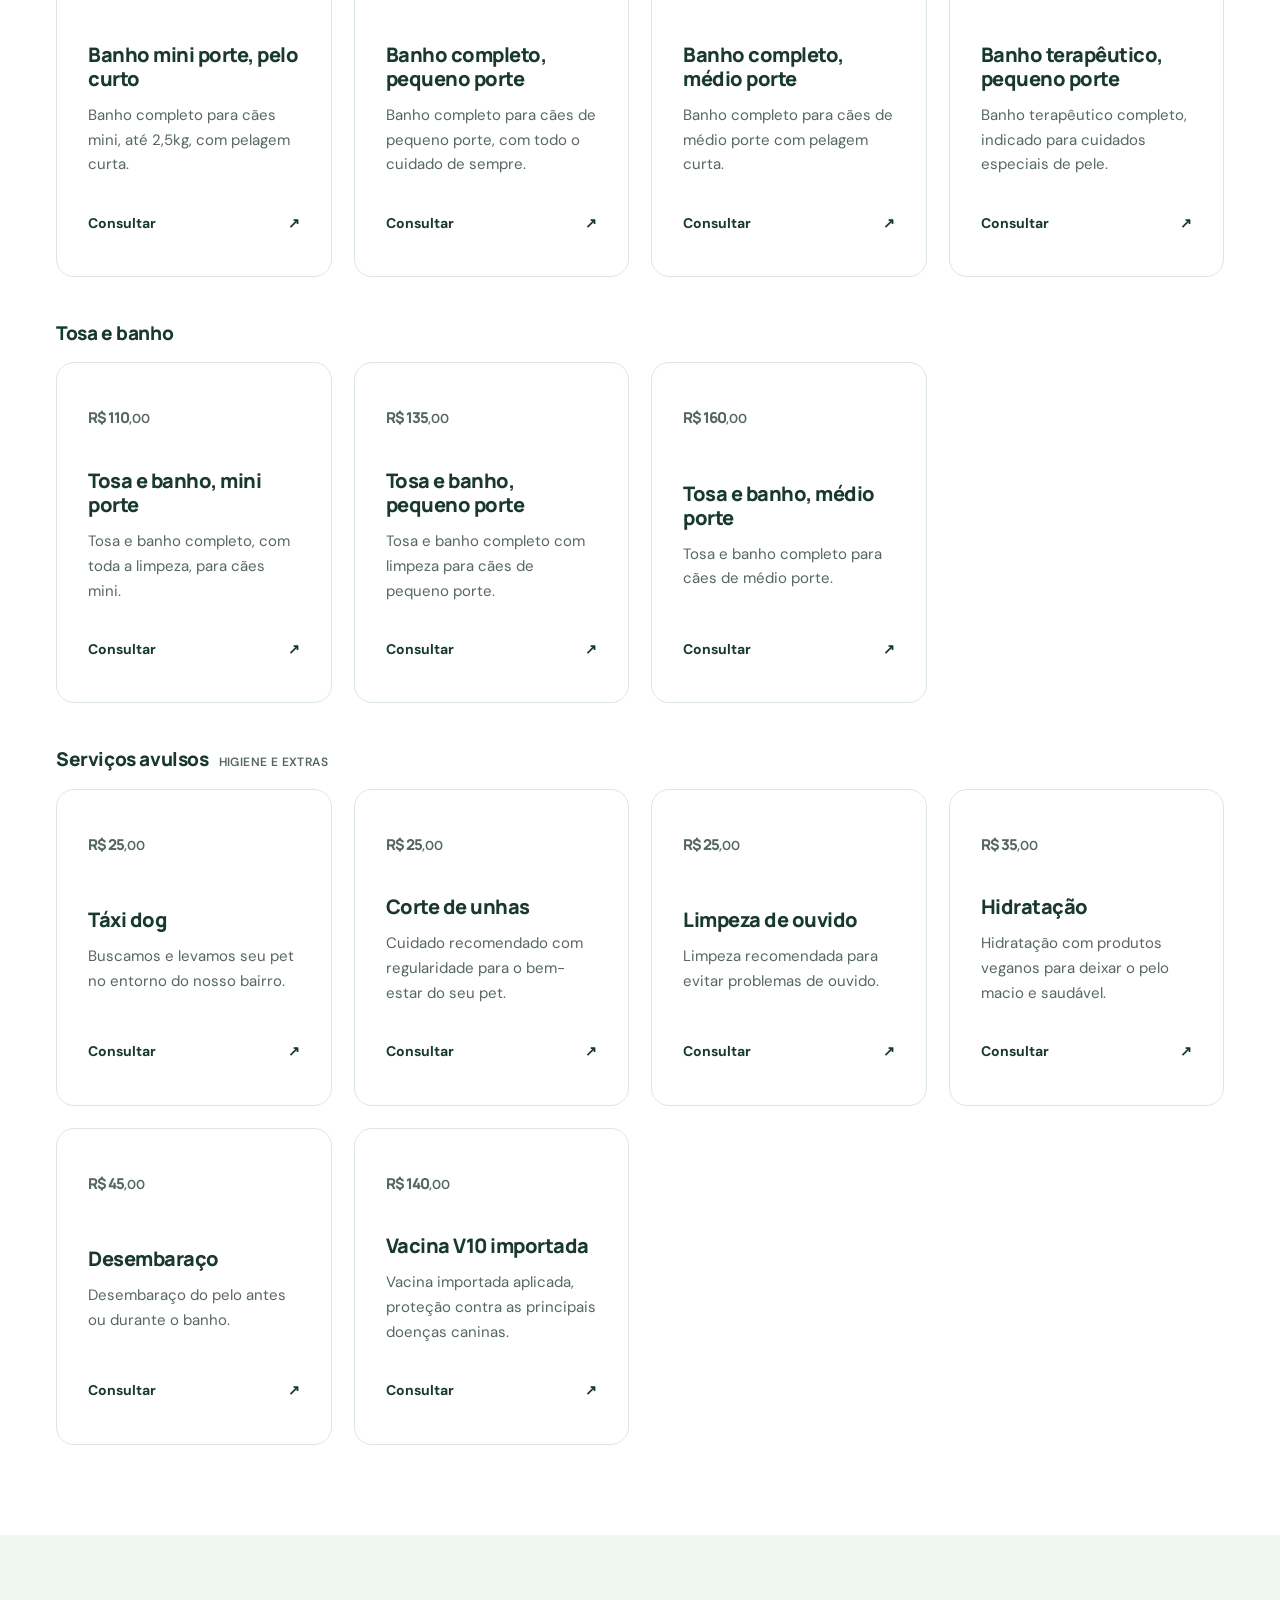
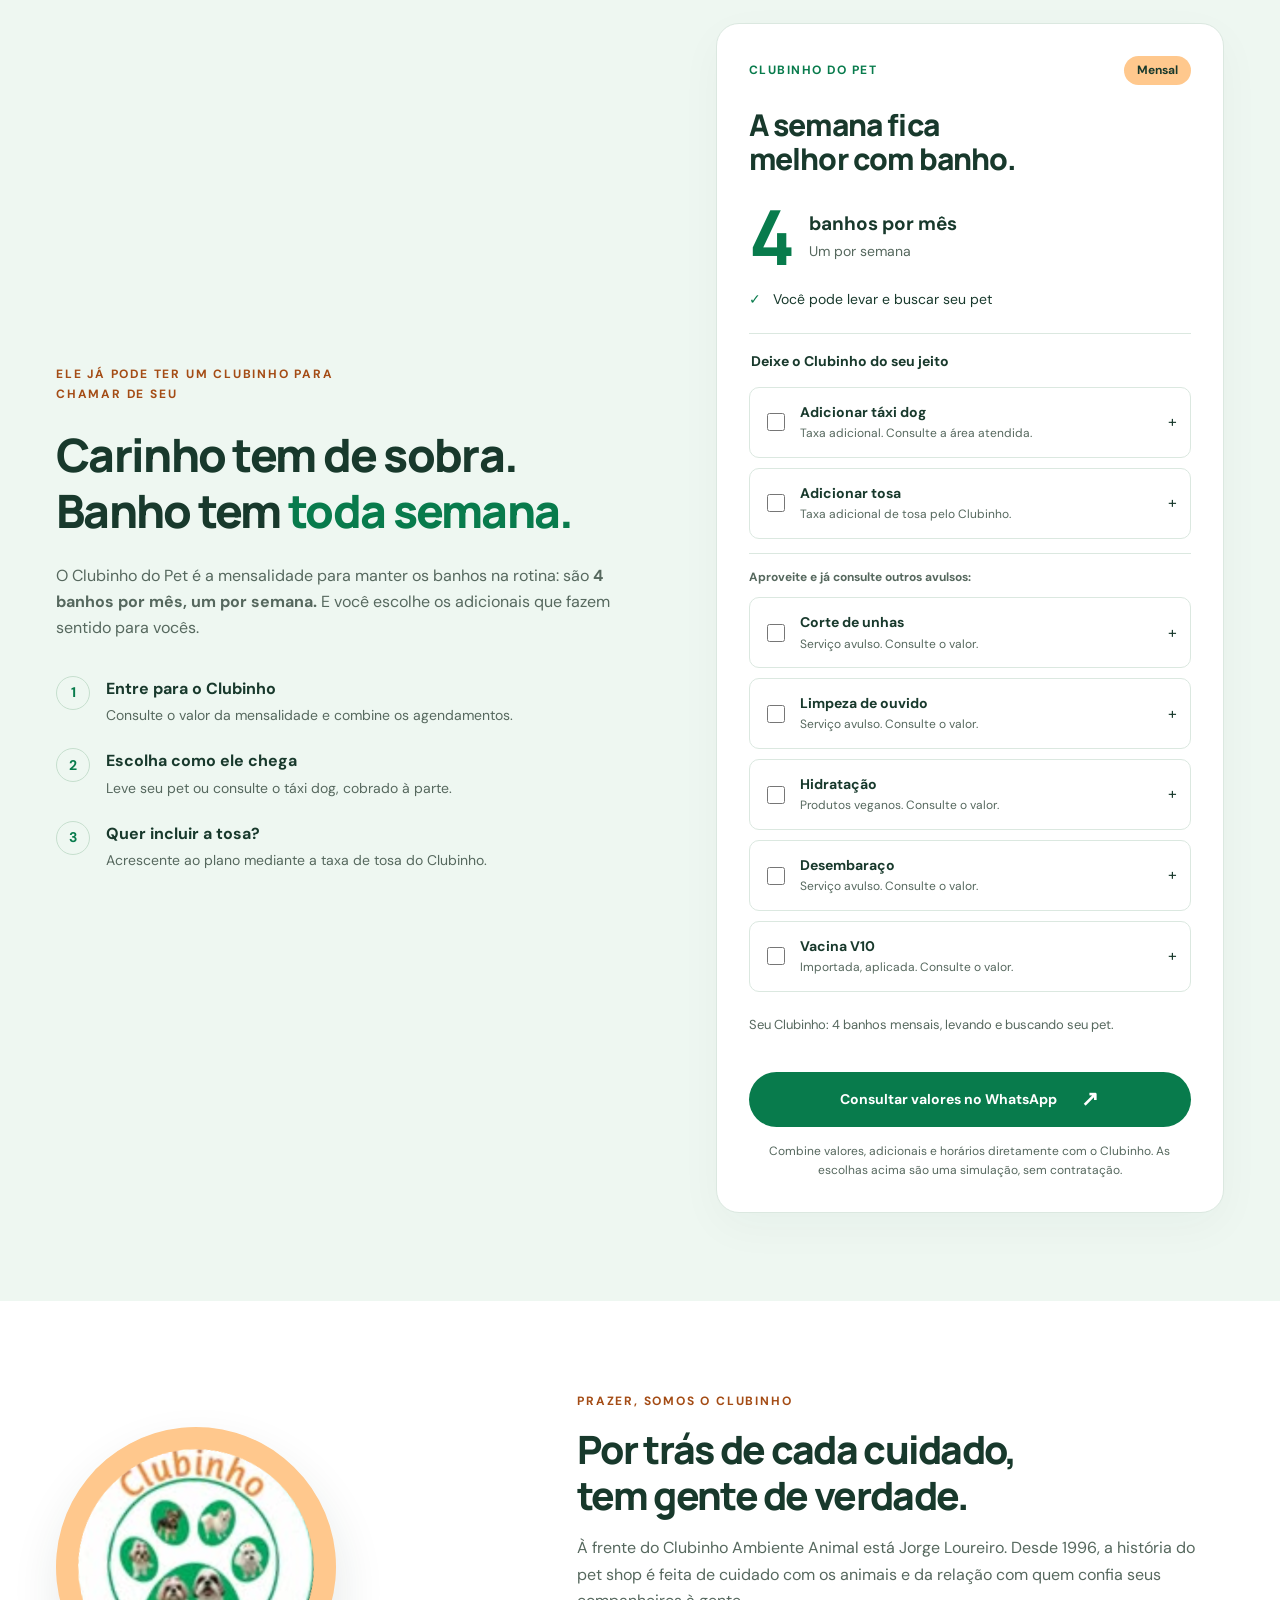
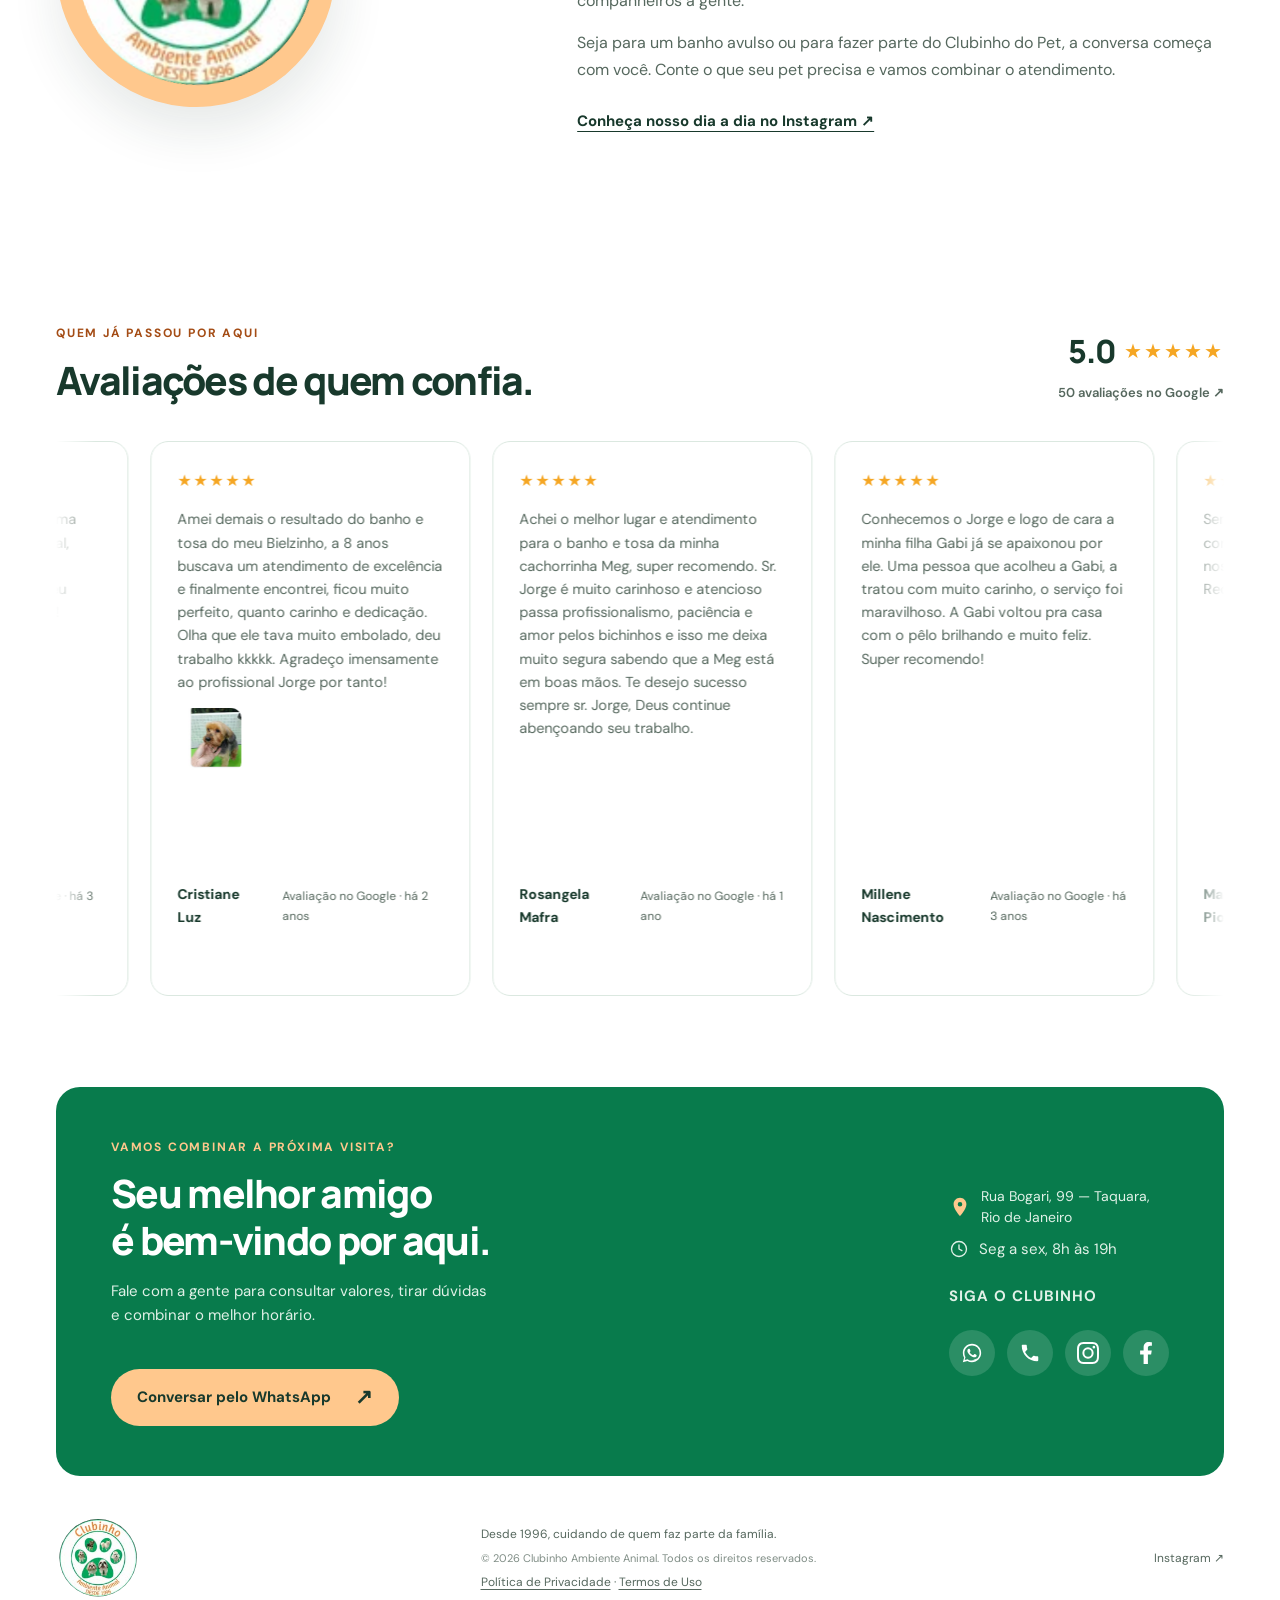
==== commit 022e72fe: "Adiciona política de privacidade e termos de uso (LGPD), com links no rodapé Conteúdo baseado no que" ====
--- a/index.html
+++ b/index.html
@@ -229,5 +229,5 @@
 </div>
 </div>
 </section>
-</main><footer class="wrap"><a href="#" class="brand"><img class="official-logo" src="assets/logo-original.png" alt="Clubinho Ambiente Animal — desde 1996" width="88" height="88"></a><div class="footer-text"><p>Desde 1996, cuidando de quem faz parte da família.</p><p class="copyright">© 2026 Clubinho Ambiente Animal. Todos os direitos reservados.</p></div><a href="https://www.instagram.com/clubinho_ambiente_animal/" target="_blank" rel="noopener noreferrer">Instagram ↗</a></footer><a class="whatsapp-float" href="https://wa.me/5521992985489" target="_blank" rel="noopener noreferrer" aria-label="Conversar no WhatsApp"><svg viewBox="0 0 24 24" aria-hidden="true"><path d="M12.004 2C6.478 2 2 6.477 2 12c0 1.86.505 3.607 1.384 5.11L2 22l5.026-1.318A9.94 9.94 0 0 0 12.004 22C17.53 22 22 17.523 22 12S17.53 2 12.004 2zm5.86 15.86a8.29 8.29 0 0 1-5.86 2.42 8.29 8.29 0 0 1-4.463-1.301l-.32-.19-3.187.836.85-3.107-.208-.32A8.3 8.3 0 0 1 3.7 12c0-4.583 3.72-8.303 8.304-8.303 2.217 0 4.302.865 5.87 2.434A8.24 8.24 0 0 1 20.304 12c0 4.584-3.72 8.304-8.303 8.304z"/><g transform="translate(-1.325 -1.659)"><path d="M17.86 15.643c-.248-.124-1.47-.726-1.698-.809-.228-.083-.394-.124-.56.125-.165.248-.64.808-.785.973-.144.166-.289.186-.537.062-.248-.125-1.047-.386-1.995-1.231-.737-.658-1.235-1.47-1.38-1.718-.144-.248-.015-.382.109-.506.112-.111.248-.29.372-.434.124-.145.165-.248.248-.414.083-.165.041-.31-.021-.434-.062-.124-.56-1.347-.767-1.844-.202-.483-.406-.417-.56-.425-.144-.007-.31-.008-.475-.008a.91.91 0 0 0-.66.31c-.227.248-.868.848-.868 2.069 0 1.22.889 2.399 1.012 2.565.124.165 1.75 2.672 4.24 3.746.592.256 1.053.408 1.413.522.594.189 1.134.162 1.561.098.476-.07 1.47-.601 1.677-1.181.207-.579.207-1.076.145-1.18-.062-.104-.227-.166-.475-.29z"/></g></svg></a><script src="vendor/gsap.min.js"></script><script src="vendor/ScrollTrigger.min.js"></script><script src="js/script.js"></script><script type="module" src="js/motion.js"></script>
+</main><footer class="wrap"><a href="#" class="brand"><img class="official-logo" src="assets/logo-original.png" alt="Clubinho Ambiente Animal — desde 1996" width="88" height="88"></a><div class="footer-text"><p>Desde 1996, cuidando de quem faz parte da família.</p><p class="copyright">© 2026 Clubinho Ambiente Animal. Todos os direitos reservados.</p><p class="legal-links"><a href="/politica-de-privacidade.html">Política de Privacidade</a> · <a href="/termos-de-uso.html">Termos de Uso</a></p></div><a href="https://www.instagram.com/clubinho_ambiente_animal/" target="_blank" rel="noopener noreferrer">Instagram ↗</a></footer><a class="whatsapp-float" href="https://wa.me/5521992985489" target="_blank" rel="noopener noreferrer" aria-label="Conversar no WhatsApp"><svg viewBox="0 0 24 24" aria-hidden="true"><path d="M12.004 2C6.478 2 2 6.477 2 12c0 1.86.505 3.607 1.384 5.11L2 22l5.026-1.318A9.94 9.94 0 0 0 12.004 22C17.53 22 22 17.523 22 12S17.53 2 12.004 2zm5.86 15.86a8.29 8.29 0 0 1-5.86 2.42 8.29 8.29 0 0 1-4.463-1.301l-.32-.19-3.187.836.85-3.107-.208-.32A8.3 8.3 0 0 1 3.7 12c0-4.583 3.72-8.303 8.304-8.303 2.217 0 4.302.865 5.87 2.434A8.24 8.24 0 0 1 20.304 12c0 4.584-3.72 8.304-8.303 8.304z"/><g transform="translate(-1.325 -1.659)"><path d="M17.86 15.643c-.248-.124-1.47-.726-1.698-.809-.228-.083-.394-.124-.56.125-.165.248-.64.808-.785.973-.144.166-.289.186-.537.062-.248-.125-1.047-.386-1.995-1.231-.737-.658-1.235-1.47-1.38-1.718-.144-.248-.015-.382.109-.506.112-.111.248-.29.372-.434.124-.145.165-.248.248-.414.083-.165.041-.31-.021-.434-.062-.124-.56-1.347-.767-1.844-.202-.483-.406-.417-.56-.425-.144-.007-.31-.008-.475-.008a.91.91 0 0 0-.66.31c-.227.248-.868.848-.868 2.069 0 1.22.889 2.399 1.012 2.565.124.165 1.75 2.672 4.24 3.746.592.256 1.053.408 1.413.522.594.189 1.134.162 1.561.098.476-.07 1.47-.601 1.677-1.181.207-.579.207-1.076.145-1.18-.062-.104-.227-.166-.475-.29z"/></g></svg></a><script src="vendor/gsap.min.js"></script><script src="vendor/ScrollTrigger.min.js"></script><script src="js/script.js"></script><script type="module" src="js/motion.js"></script>
 </body></html>
--- a/css/style.css
+++ b/css/style.css
@@ -39,3 +39,5 @@
 }
 @media(max-height:500px) and (orientation:landscape){header{height:66px}.brand .official-logo{width:60px;height:60px}html{scroll-padding-top:74px}}
 @media(min-width:761px) and (max-width:1050px){.round-label{right:-10px}}
+.legal-content{max-width:760px}.legal-content h1{font-size:44px}.legal-content .intro{max-width:none;font-size:14px;margin-bottom:8px}.legal-content h2{font-size:23px;letter-spacing:-.6px;margin:44px 0 12px}.legal-content p,.legal-content li{color:var(--muted);font-size:15px;line-height:1.75}.legal-content ul{padding-left:20px;margin:12px 0}.legal-content li{margin-bottom:8px}.legal-content a{text-decoration:underline;text-underline-offset:3px}.legal-content a:hover{color:var(--purple)}
+.legal-links{margin-top:2px}.legal-links a{text-decoration:underline;text-underline-offset:3px}.legal-links a:hover{color:var(--purple)}
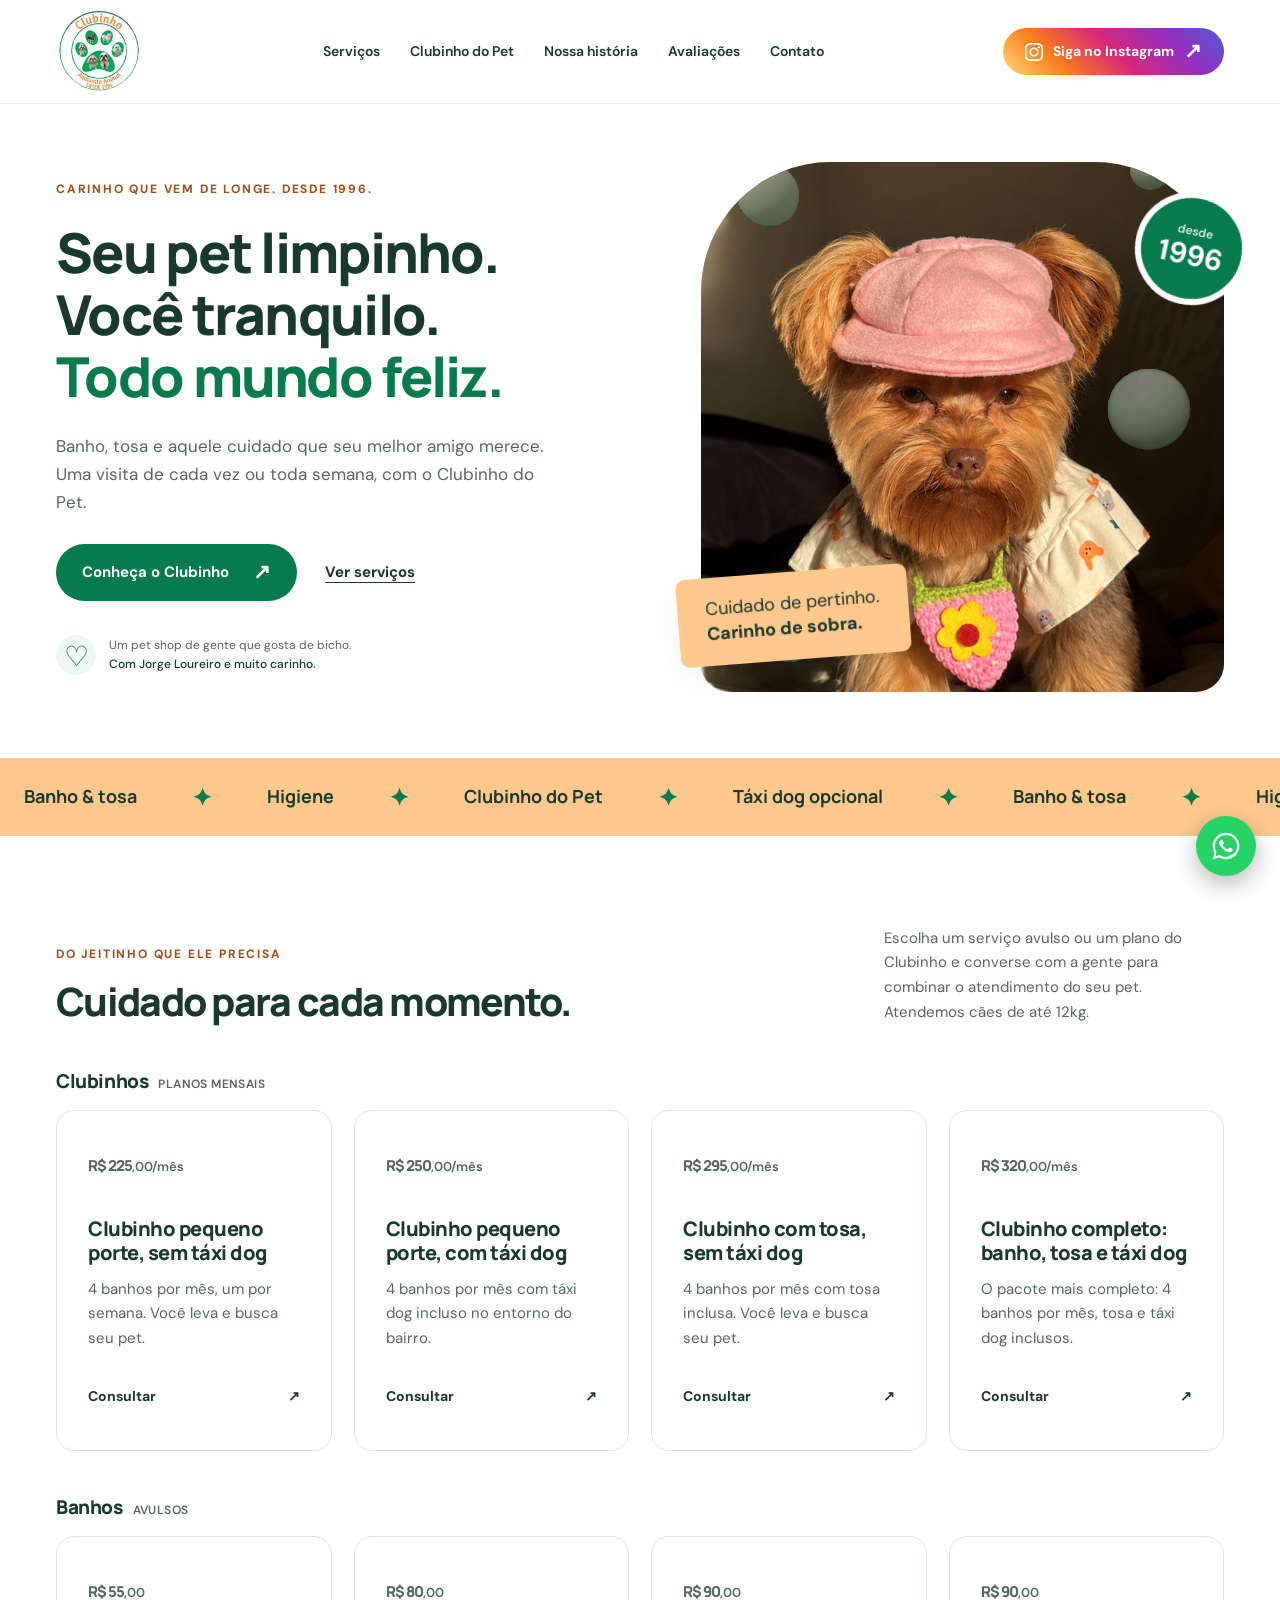
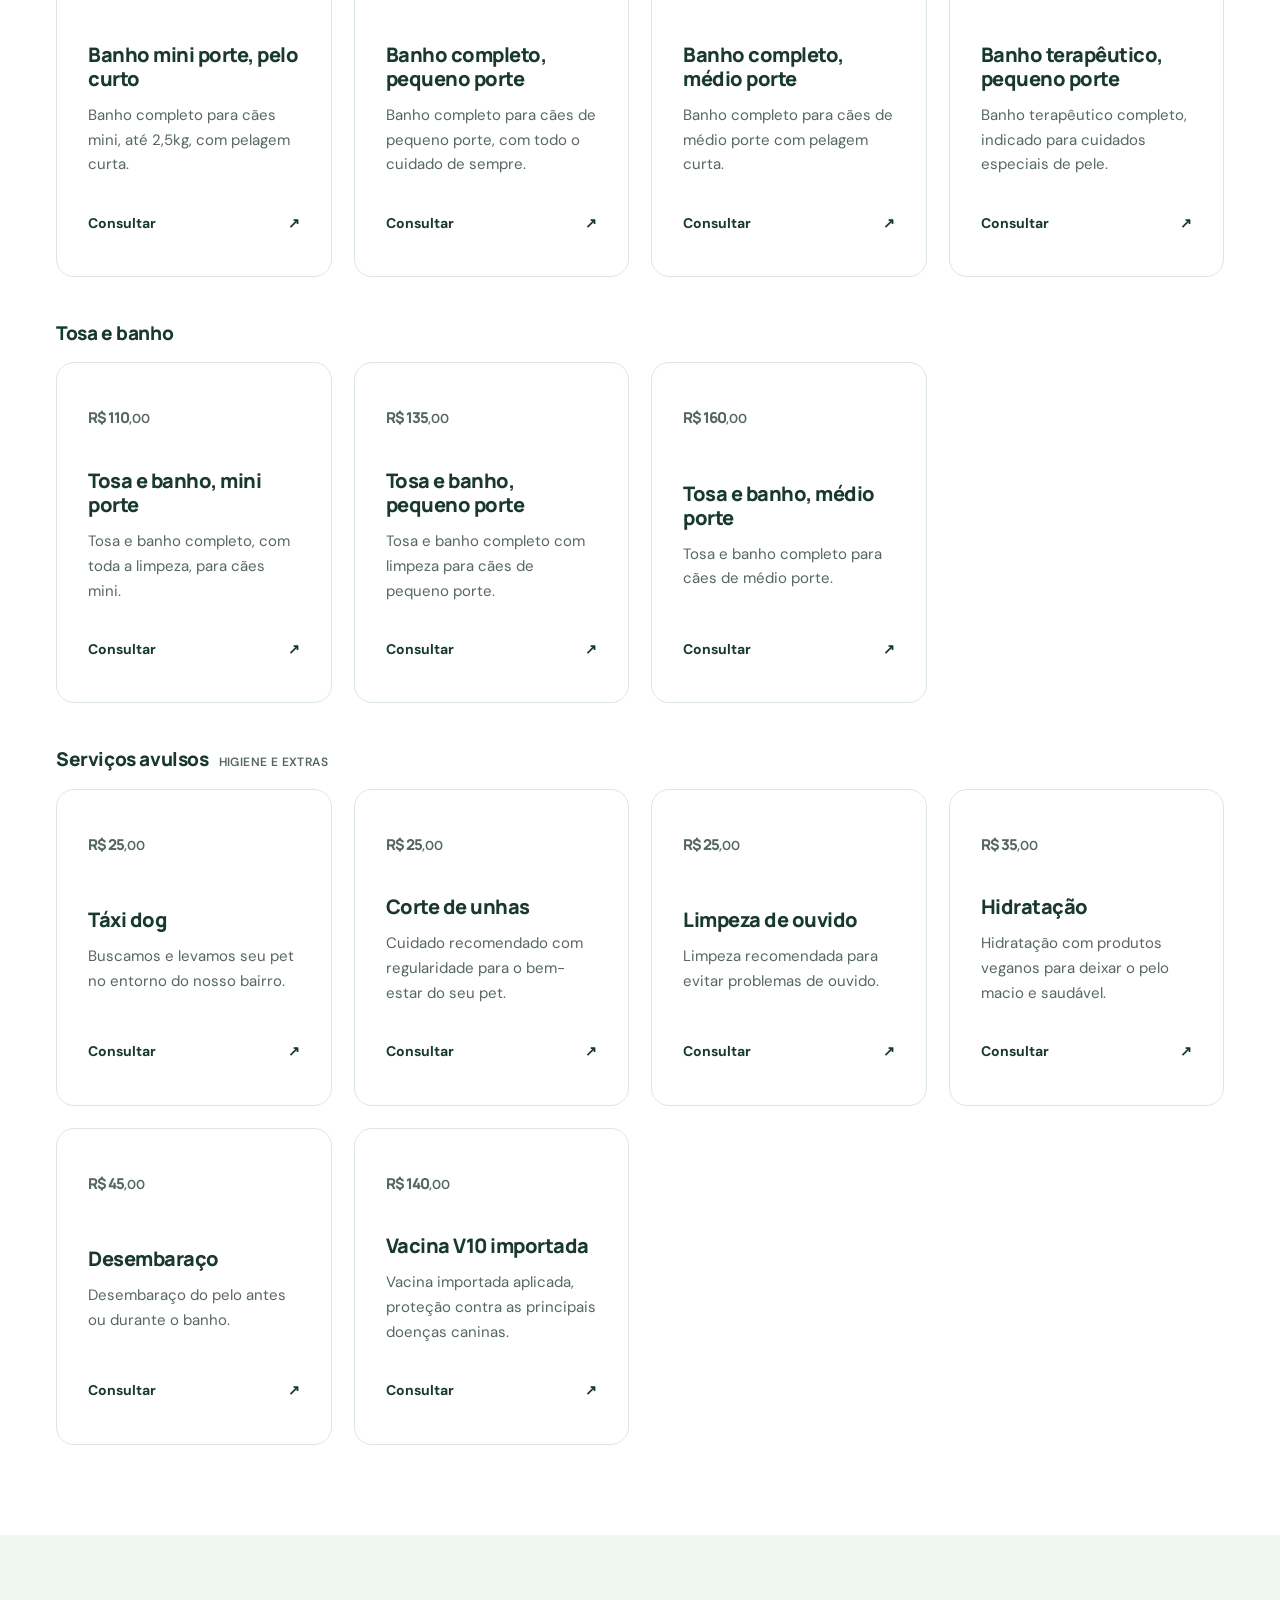
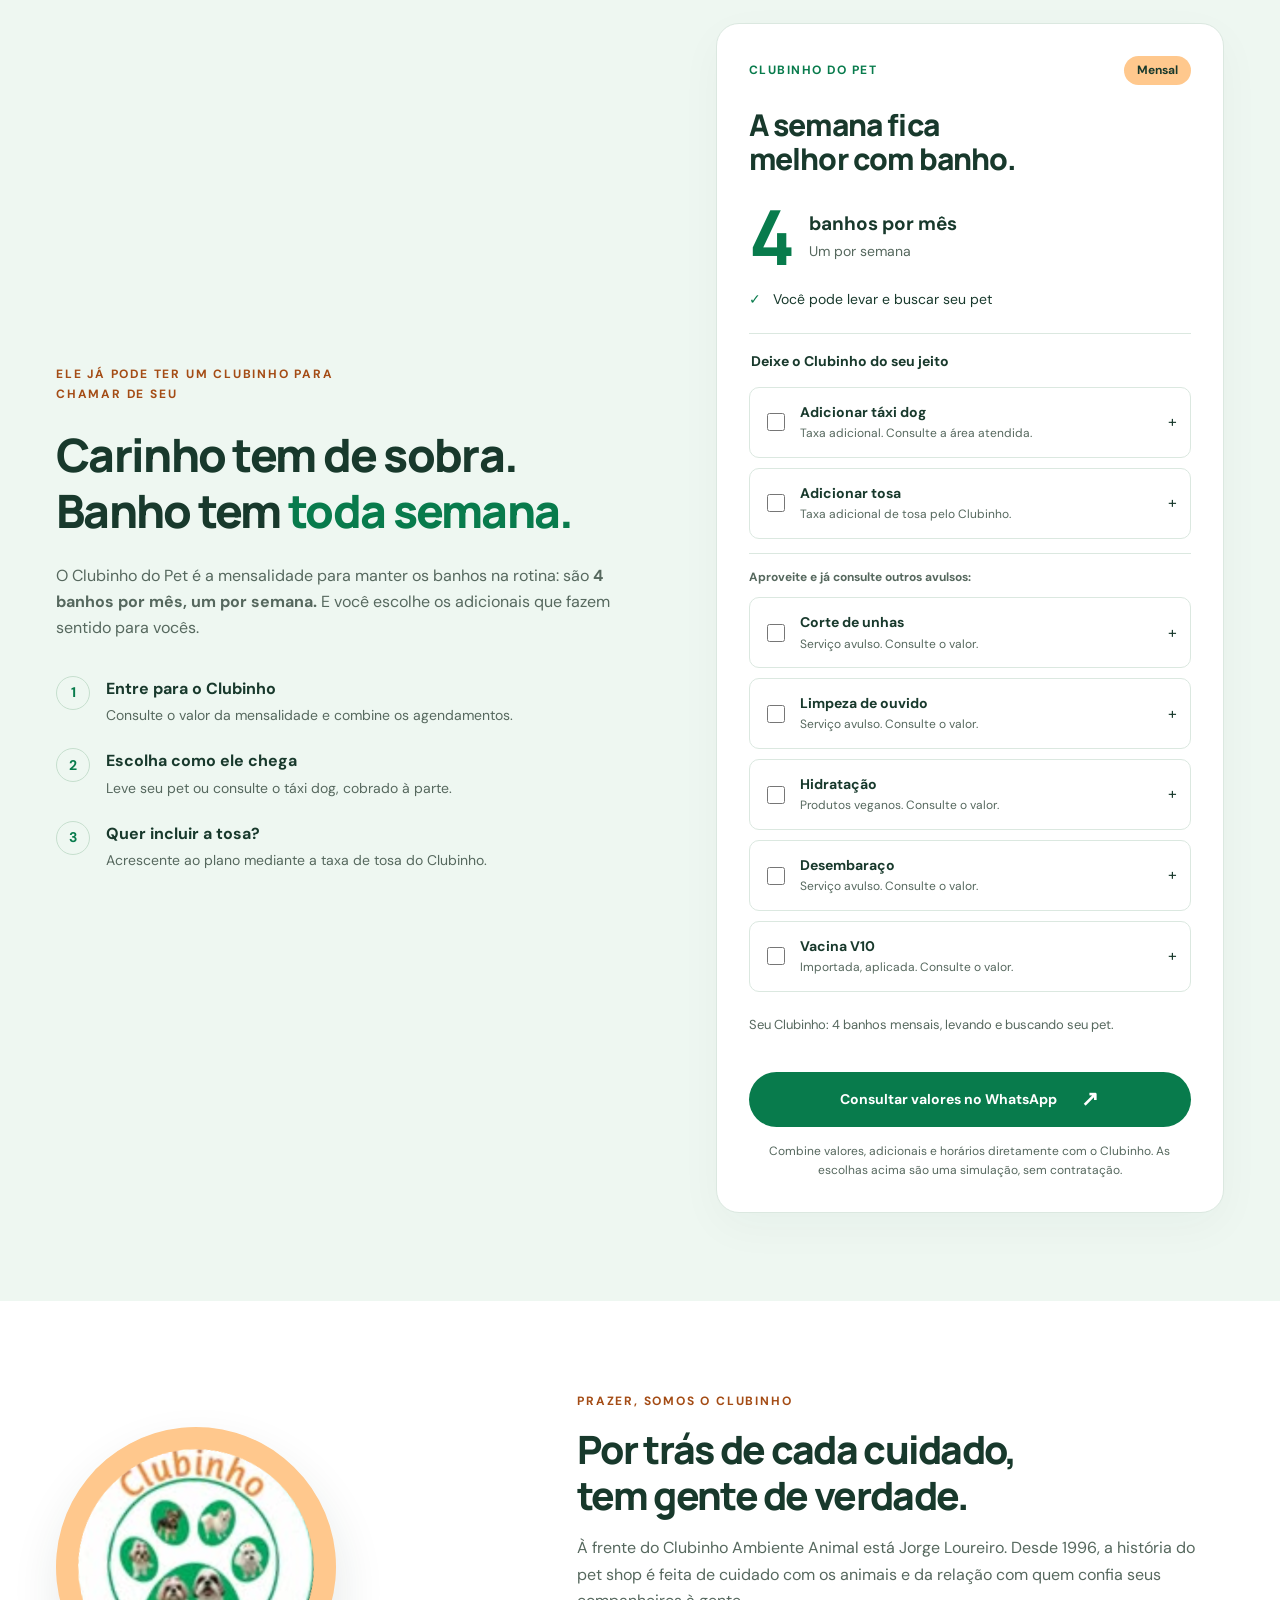
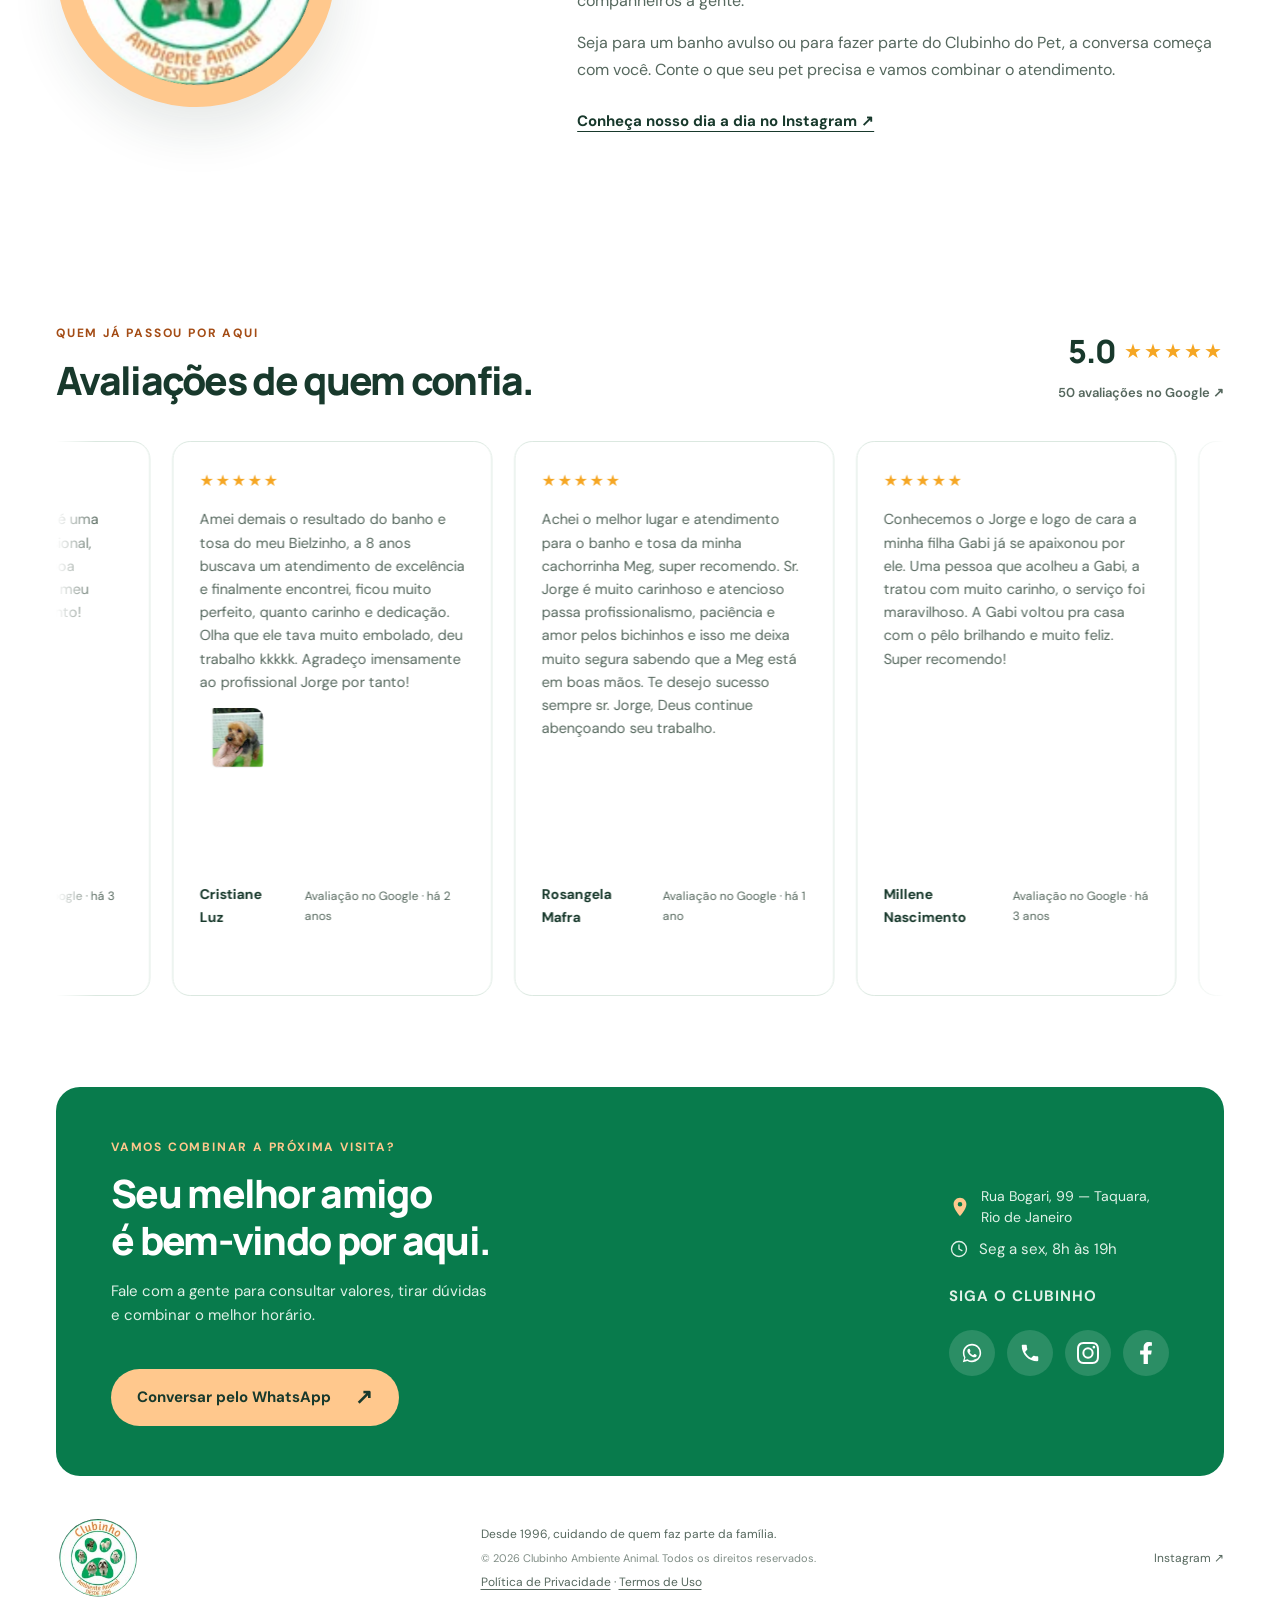
==== commit 83d7b007: "Preload de fontes e imagem crítica; vídeo da logo animada sob demanda dm-sans.woff2 e manrope.woff2 " ====
--- a/index.html
+++ b/index.html
@@ -29,6 +29,9 @@
 <link rel="icon" type="image/png" href="assets/favicon-64.png">
 <link rel="apple-touch-icon" href="assets/favicon-180.png">
 <link rel="manifest" href="assets/site.webmanifest">
+<link rel="preload" href="assets/fonts/dm-sans.woff2" as="font" type="font/woff2" crossorigin>
+<link rel="preload" href="assets/fonts/manrope.woff2" as="font" type="font/woff2" crossorigin>
+<link rel="preload" href="assets/pet.jpg" as="image" fetchpriority="high">
 <link rel="stylesheet" href="css/style.css">
 <script type="application/ld+json">
 {
@@ -139,7 +142,7 @@
 </div>
 </section>
 <section class="club-section" id="clubinho"><div class="wrap club-grid"><div class="club-copy"><p class="eyebrow">ELE JÁ PODE TER UM CLUBINHO PARA CHAMAR DE SEU</p><h2>Carinho tem de sobra.<br>Banho tem <em>toda semana.</em></h2><p>O Clubinho do Pet é a mensalidade para manter os banhos na rotina: são <strong>4 banhos por mês, um por semana.</strong> E você escolhe os adicionais que fazem sentido para vocês.</p><div class="steps"><div><span>1</span><p><strong>Entre para o Clubinho</strong>Consulte o valor da mensalidade e combine os agendamentos.</p></div><div><span>2</span><p><strong>Escolha como ele chega</strong>Leve seu pet ou consulte o táxi dog, cobrado à parte.</p></div><div><span>3</span><p><strong>Quer incluir a tosa?</strong>Acrescente ao plano mediante a taxa de tosa do Clubinho.</p></div></div></div><div class="plan"><div class="plan-top"><span>CLUBINHO DO PET</span><span class="pill">Mensal</span></div><h3>A semana fica<br>melhor com banho.</h3><div class="bath-count"><b>4</b><p><strong>banhos por mês</strong>Um por semana</p></div><div class="included"><span aria-hidden="true">✓</span> Você pode levar e buscar seu pet</div><fieldset><legend>Deixe o Clubinho do seu jeito</legend><label><input type="checkbox" id="taxi"><span><strong>Adicionar táxi dog</strong><small>Taxa adicional. Consulte a área atendida.</small></span><span aria-hidden="true">+</span></label><label><input type="checkbox" id="tosa"><span><strong>Adicionar tosa</strong><small>Taxa adicional de tosa pelo Clubinho.</small></span><span aria-hidden="true">+</span></label><p class="fieldset-divider">Aproveite e já consulte outros avulsos:</p><label><input type="checkbox" id="extra-unhas"><span><strong>Corte de unhas</strong><small>Serviço avulso. Consulte o valor.</small></span><span aria-hidden="true">+</span></label><label><input type="checkbox" id="extra-ouvido"><span><strong>Limpeza de ouvido</strong><small>Serviço avulso. Consulte o valor.</small></span><span aria-hidden="true">+</span></label><label><input type="checkbox" id="extra-hidratacao"><span><strong>Hidratação</strong><small>Produtos veganos. Consulte o valor.</small></span><span aria-hidden="true">+</span></label><label><input type="checkbox" id="extra-desembaraco"><span><strong>Desembaraço</strong><small>Serviço avulso. Consulte o valor.</small></span><span aria-hidden="true">+</span></label><label><input type="checkbox" id="extra-vacina"><span><strong>Vacina V10</strong><small>Importada, aplicada. Consulte o valor.</small></span><span aria-hidden="true">+</span></label></fieldset><p class="plan-summary" id="plan-summary" aria-live="polite">Seu Clubinho: 4 banhos mensais, levando e buscando seu pet.</p><a class="button full" id="plan-whatsapp" href="https://wa.me/5521992985489" target="_blank" rel="noopener noreferrer">Consultar valores no WhatsApp <span aria-hidden="true">↗</span></a><p class="fineprint">Combine valores, adicionais e horários diretamente com o Clubinho. As escolhas acima são uma simulação, sem contratação.</p></div></div></section>
-<section class="about wrap section" id="sobre"><div class="history-mark"><div class="history-logo-frame"><video class="history-logo" autoplay muted loop playsinline disablepictureinpicture aria-label="Clubinho Ambiente Animal — desde 1996" poster="assets/logo-original.png" width="280" height="280"><source src="assets/logo-animada.mp4" type="video/mp4"></video></div></div><div><p class="eyebrow">PRAZER, SOMOS O CLUBINHO</p><h2>Por trás de cada cuidado,<br>tem gente de verdade.</h2><p>À frente do Clubinho Ambiente Animal está Jorge Loureiro. Desde 1996, a história do pet shop é feita de cuidado com os animais e da relação com quem confia seus companheiros à gente.</p><p>Seja para um banho avulso ou para fazer parte do Clubinho do Pet, a conversa começa com você. Conte o que seu pet precisa e vamos combinar o atendimento.</p><a class="text-link" href="https://www.instagram.com/clubinho_ambiente_animal/" target="_blank" rel="noopener noreferrer">Conheça nosso dia a dia no Instagram ↗</a></div></section>
+<section class="about wrap section" id="sobre"><div class="history-mark"><div class="history-logo-frame"><video class="history-logo" autoplay muted loop playsinline disablepictureinpicture preload="metadata" aria-label="Clubinho Ambiente Animal — desde 1996" poster="assets/logo-original.png" width="280" height="280"><source src="assets/logo-animada.mp4" type="video/mp4"></video></div></div><div><p class="eyebrow">PRAZER, SOMOS O CLUBINHO</p><h2>Por trás de cada cuidado,<br>tem gente de verdade.</h2><p>À frente do Clubinho Ambiente Animal está Jorge Loureiro. Desde 1996, a história do pet shop é feita de cuidado com os animais e da relação com quem confia seus companheiros à gente.</p><p>Seja para um banho avulso ou para fazer parte do Clubinho do Pet, a conversa começa com você. Conte o que seu pet precisa e vamos combinar o atendimento.</p><a class="text-link" href="https://www.instagram.com/clubinho_ambiente_animal/" target="_blank" rel="noopener noreferrer">Conheça nosso dia a dia no Instagram ↗</a></div></section>
 <section class="reviews wrap section" id="avaliacoes">
 <div class="section-heading"><div><p class="eyebrow">QUEM JÁ PASSOU POR AQUI</p><h2>Avaliações de quem confia.</h2></div><a class="reviews-score" href="https://www.google.com/maps/search/?api=1&query=Clubinho+Ambiente+Animal+Taquara+Rio+de+Janeiro" target="_blank" rel="noopener noreferrer"><span class="reviews-score-row"><strong>5.0</strong><span class="review-stars" aria-hidden="true">★★★★★</span></span><small>50 avaliações no Google ↗</small></a></div>
 <div class="review-carousel"><div class="review-track">
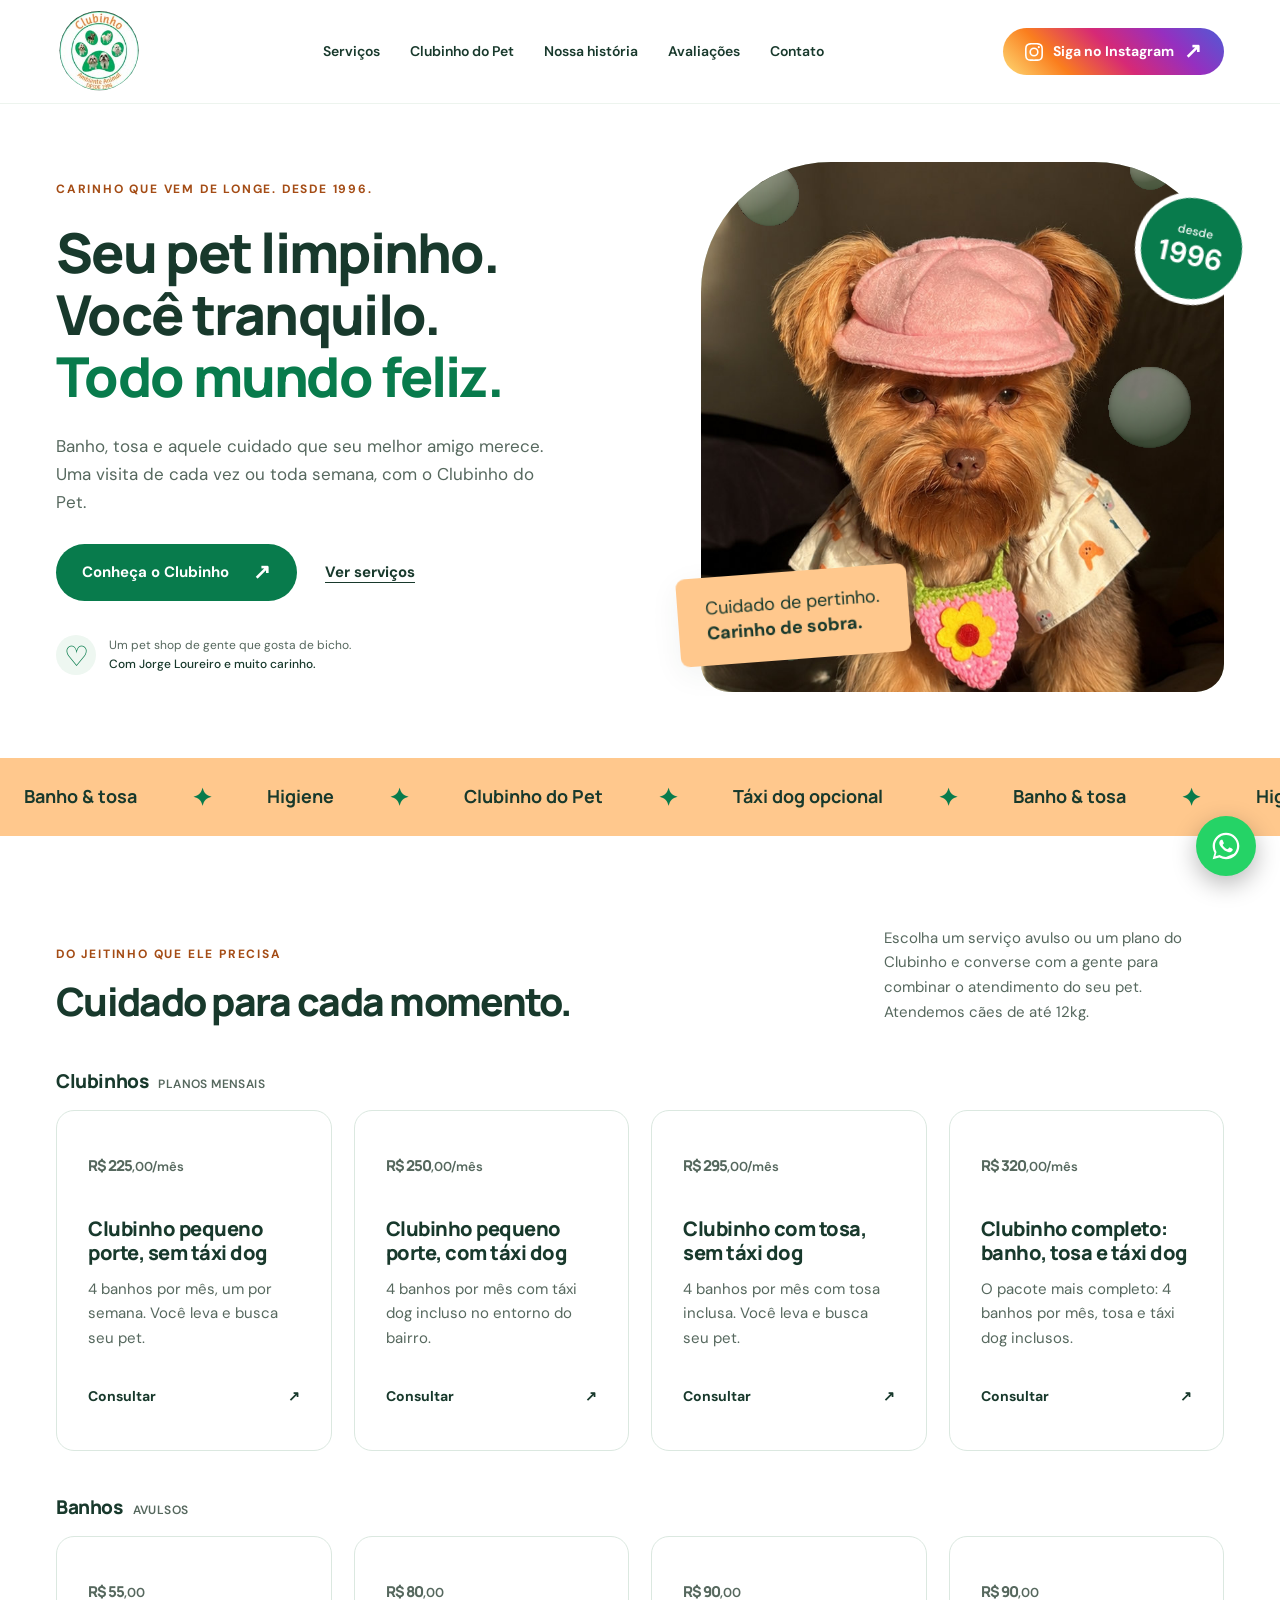
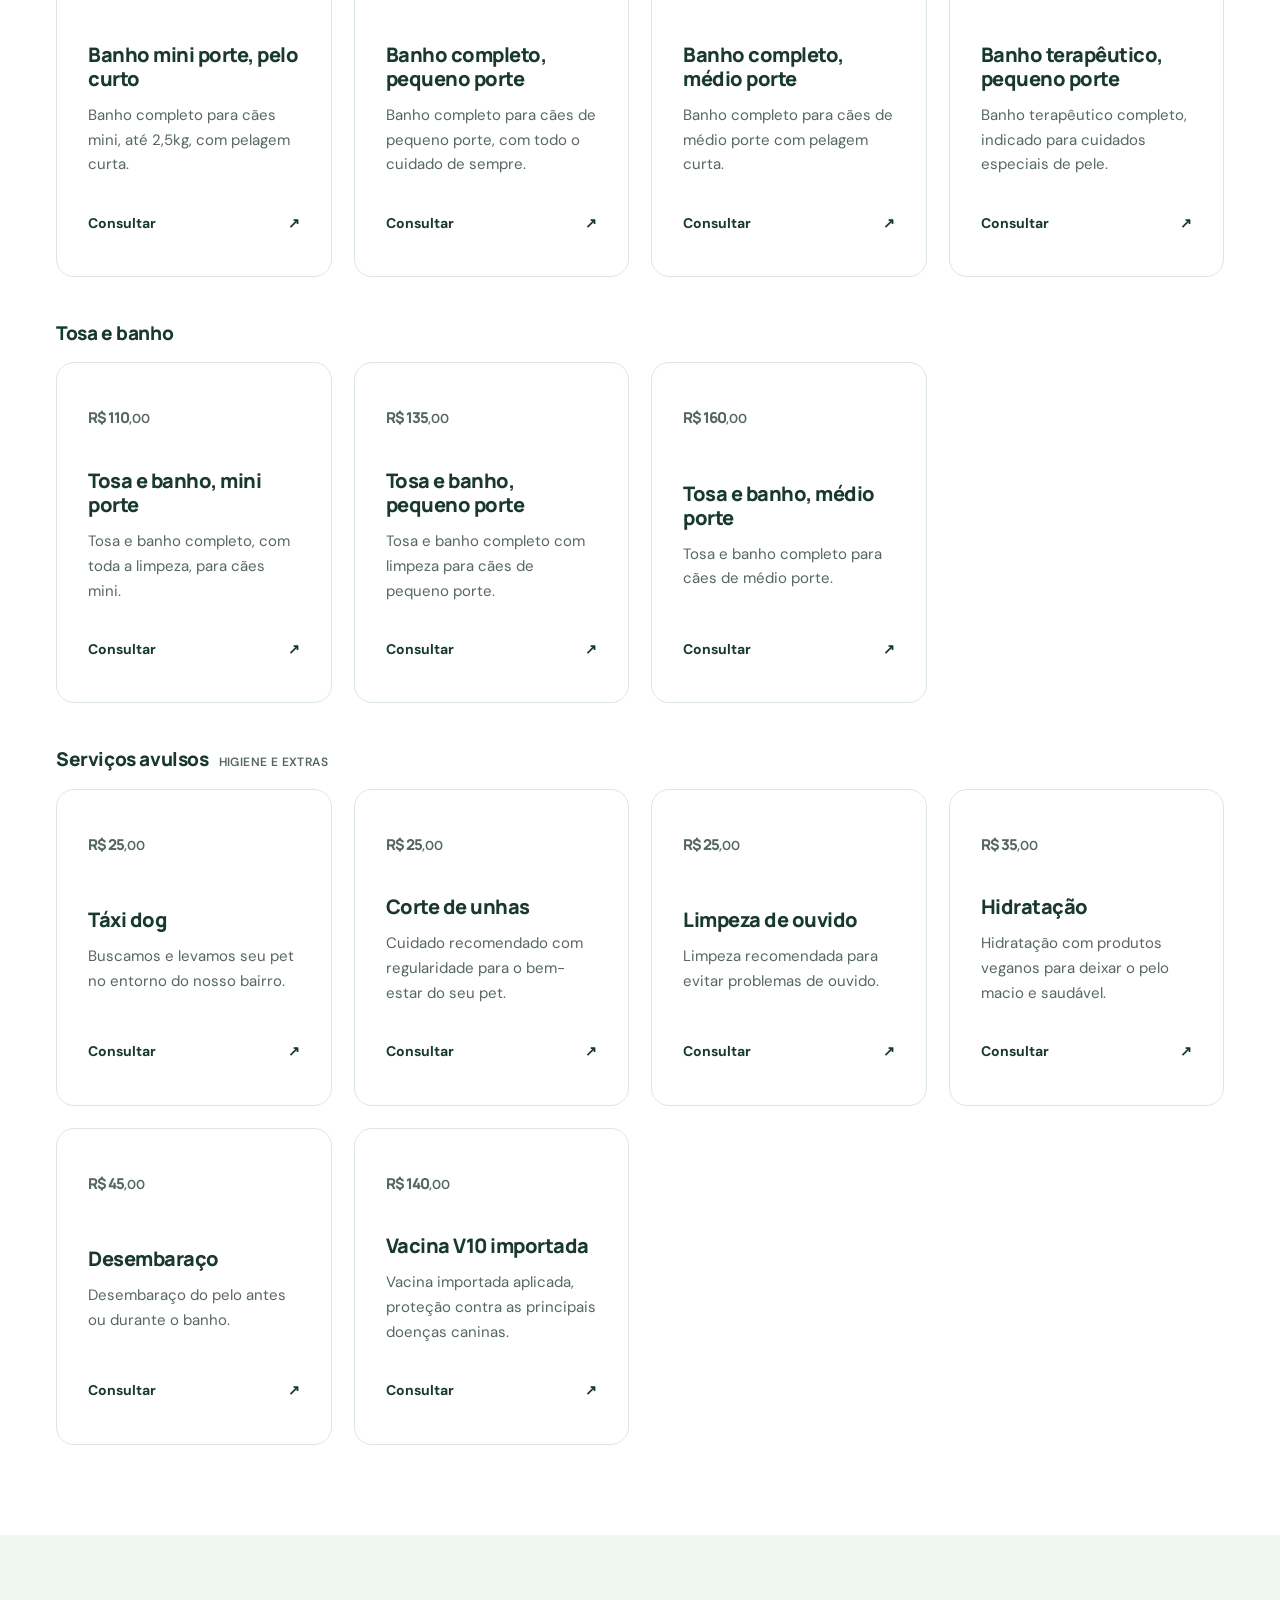
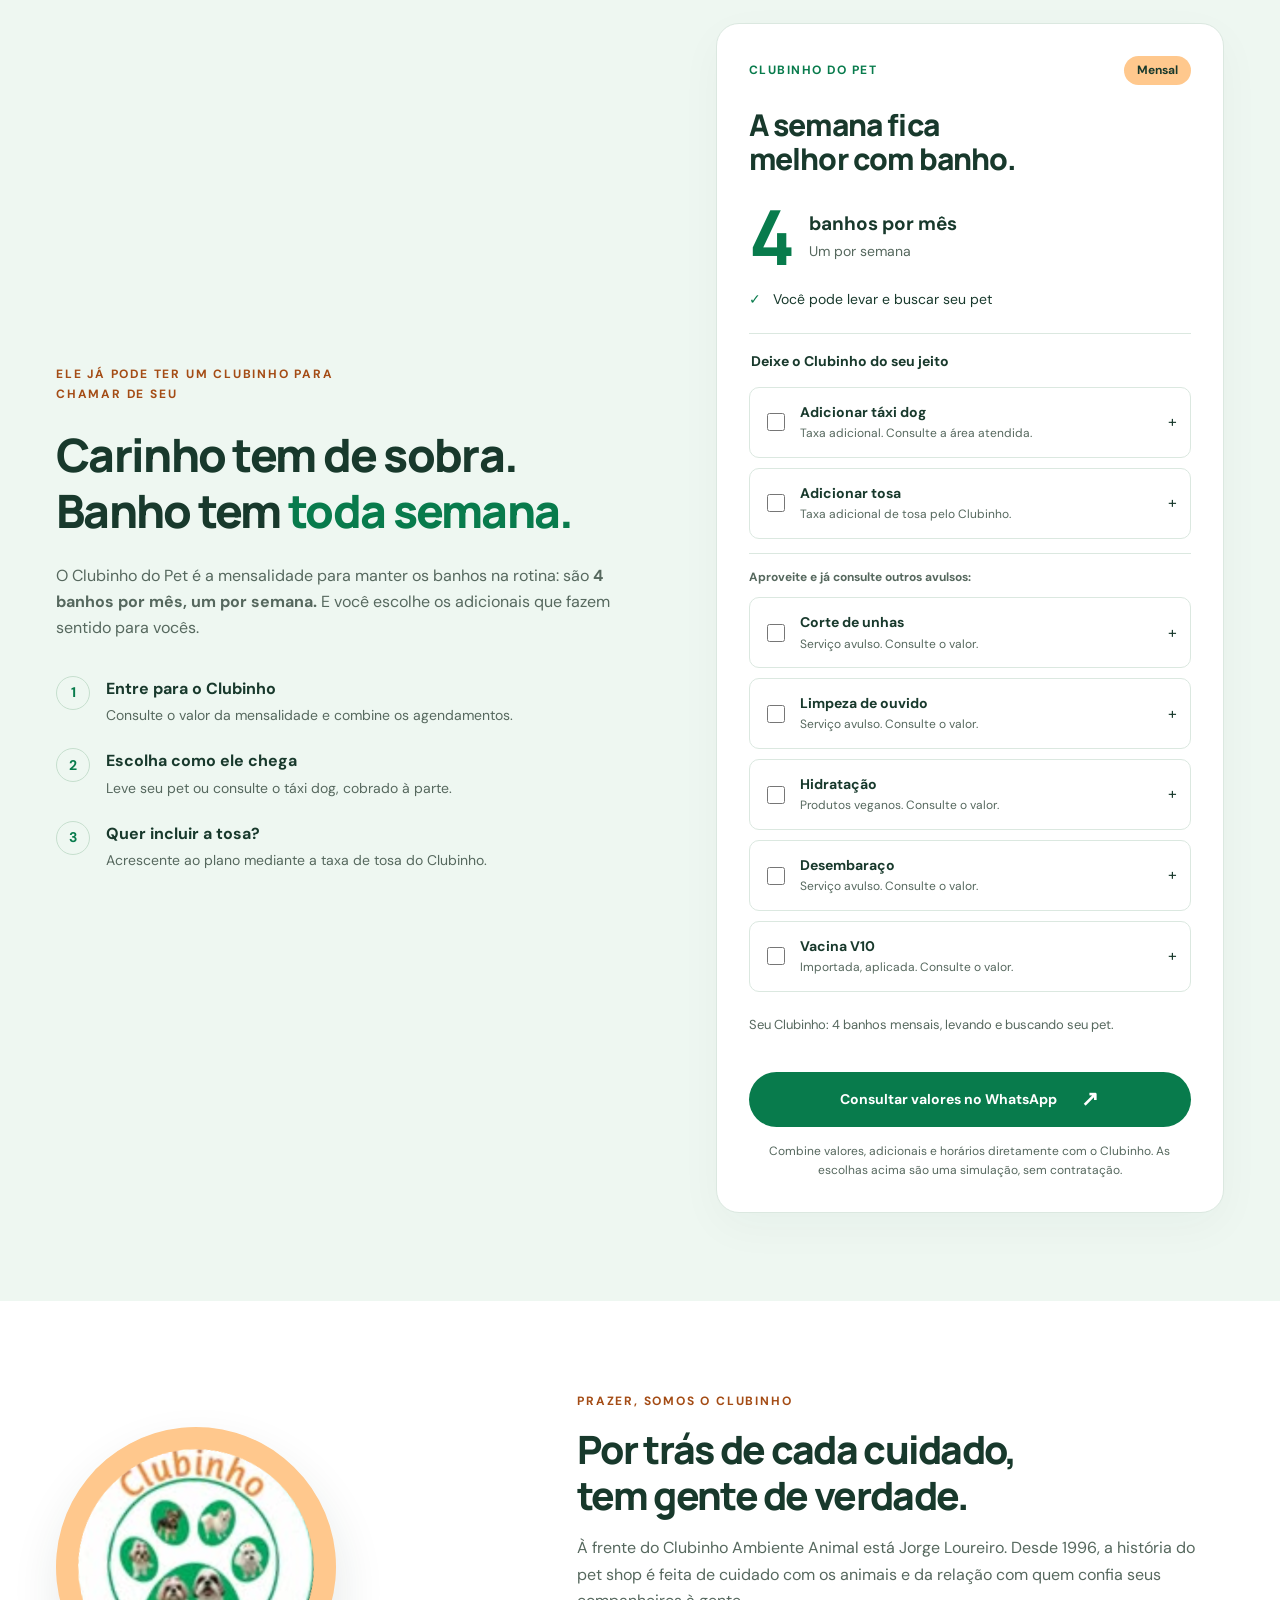
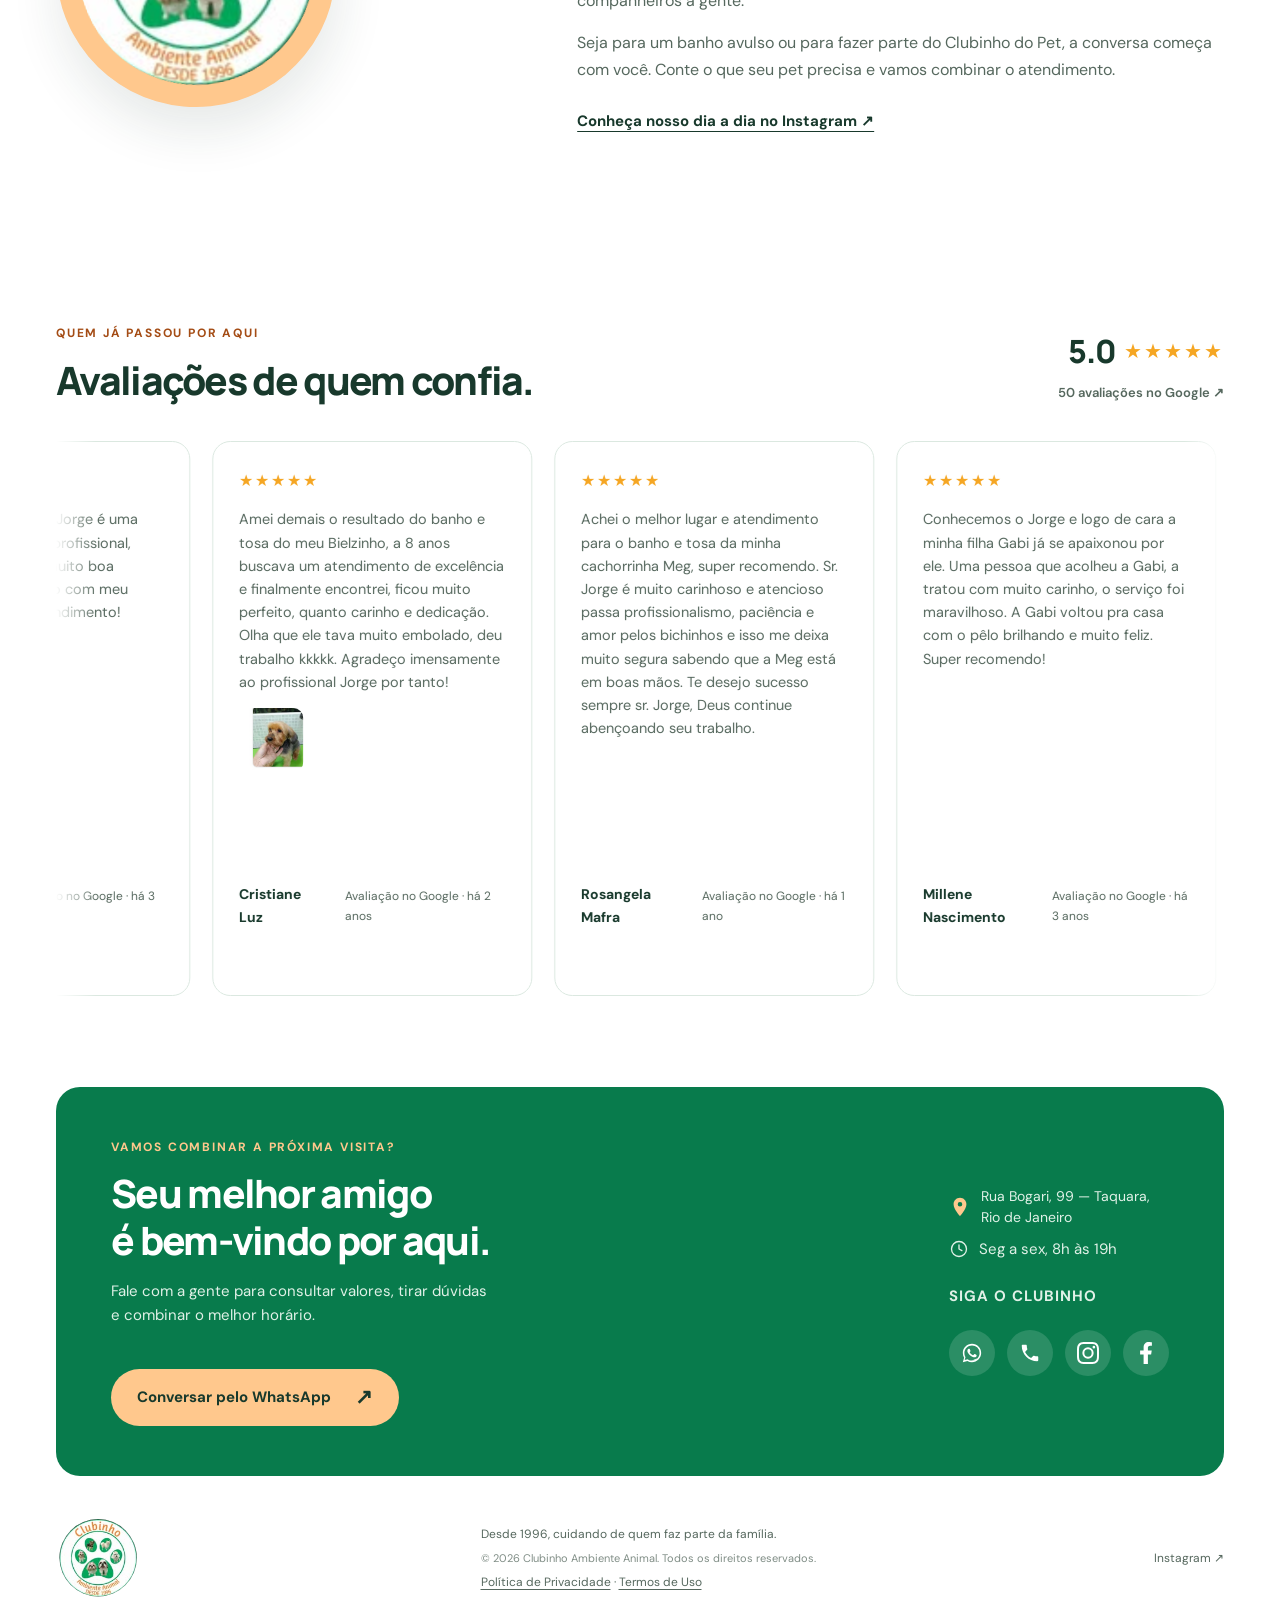
==== commit 06f39307: "Adiciona Vercel Analytics (cookieless) em todas as páginas Script servido pela própria Vercel na mes" ====
--- a/index.html
+++ b/index.html
@@ -232,5 +232,5 @@
 </div>
 </div>
 </section>
-</main><footer class="wrap"><a href="#" class="brand"><img class="official-logo" src="assets/logo-original.png" alt="Clubinho Ambiente Animal — desde 1996" width="88" height="88"></a><div class="footer-text"><p>Desde 1996, cuidando de quem faz parte da família.</p><p class="copyright">© 2026 Clubinho Ambiente Animal. Todos os direitos reservados.</p><p class="legal-links"><a href="/politica-de-privacidade.html">Política de Privacidade</a> · <a href="/termos-de-uso.html">Termos de Uso</a></p></div><a href="https://www.instagram.com/clubinho_ambiente_animal/" target="_blank" rel="noopener noreferrer">Instagram ↗</a></footer><a class="whatsapp-float" href="https://wa.me/5521992985489" target="_blank" rel="noopener noreferrer" aria-label="Conversar no WhatsApp"><svg viewBox="0 0 24 24" aria-hidden="true"><path d="M12.004 2C6.478 2 2 6.477 2 12c0 1.86.505 3.607 1.384 5.11L2 22l5.026-1.318A9.94 9.94 0 0 0 12.004 22C17.53 22 22 17.523 22 12S17.53 2 12.004 2zm5.86 15.86a8.29 8.29 0 0 1-5.86 2.42 8.29 8.29 0 0 1-4.463-1.301l-.32-.19-3.187.836.85-3.107-.208-.32A8.3 8.3 0 0 1 3.7 12c0-4.583 3.72-8.303 8.304-8.303 2.217 0 4.302.865 5.87 2.434A8.24 8.24 0 0 1 20.304 12c0 4.584-3.72 8.304-8.303 8.304z"/><g transform="translate(-1.325 -1.659)"><path d="M17.86 15.643c-.248-.124-1.47-.726-1.698-.809-.228-.083-.394-.124-.56.125-.165.248-.64.808-.785.973-.144.166-.289.186-.537.062-.248-.125-1.047-.386-1.995-1.231-.737-.658-1.235-1.47-1.38-1.718-.144-.248-.015-.382.109-.506.112-.111.248-.29.372-.434.124-.145.165-.248.248-.414.083-.165.041-.31-.021-.434-.062-.124-.56-1.347-.767-1.844-.202-.483-.406-.417-.56-.425-.144-.007-.31-.008-.475-.008a.91.91 0 0 0-.66.31c-.227.248-.868.848-.868 2.069 0 1.22.889 2.399 1.012 2.565.124.165 1.75 2.672 4.24 3.746.592.256 1.053.408 1.413.522.594.189 1.134.162 1.561.098.476-.07 1.47-.601 1.677-1.181.207-.579.207-1.076.145-1.18-.062-.104-.227-.166-.475-.29z"/></g></svg></a><script src="vendor/gsap.min.js"></script><script src="vendor/ScrollTrigger.min.js"></script><script src="js/script.js"></script><script type="module" src="js/motion.js"></script>
+</main><footer class="wrap"><a href="#" class="brand"><img class="official-logo" src="assets/logo-original.png" alt="Clubinho Ambiente Animal — desde 1996" width="88" height="88"></a><div class="footer-text"><p>Desde 1996, cuidando de quem faz parte da família.</p><p class="copyright">© 2026 Clubinho Ambiente Animal. Todos os direitos reservados.</p><p class="legal-links"><a href="/politica-de-privacidade.html">Política de Privacidade</a> · <a href="/termos-de-uso.html">Termos de Uso</a></p></div><a href="https://www.instagram.com/clubinho_ambiente_animal/" target="_blank" rel="noopener noreferrer">Instagram ↗</a></footer><a class="whatsapp-float" href="https://wa.me/5521992985489" target="_blank" rel="noopener noreferrer" aria-label="Conversar no WhatsApp"><svg viewBox="0 0 24 24" aria-hidden="true"><path d="M12.004 2C6.478 2 2 6.477 2 12c0 1.86.505 3.607 1.384 5.11L2 22l5.026-1.318A9.94 9.94 0 0 0 12.004 22C17.53 22 22 17.523 22 12S17.53 2 12.004 2zm5.86 15.86a8.29 8.29 0 0 1-5.86 2.42 8.29 8.29 0 0 1-4.463-1.301l-.32-.19-3.187.836.85-3.107-.208-.32A8.3 8.3 0 0 1 3.7 12c0-4.583 3.72-8.303 8.304-8.303 2.217 0 4.302.865 5.87 2.434A8.24 8.24 0 0 1 20.304 12c0 4.584-3.72 8.304-8.303 8.304z"/><g transform="translate(-1.325 -1.659)"><path d="M17.86 15.643c-.248-.124-1.47-.726-1.698-.809-.228-.083-.394-.124-.56.125-.165.248-.64.808-.785.973-.144.166-.289.186-.537.062-.248-.125-1.047-.386-1.995-1.231-.737-.658-1.235-1.47-1.38-1.718-.144-.248-.015-.382.109-.506.112-.111.248-.29.372-.434.124-.145.165-.248.248-.414.083-.165.041-.31-.021-.434-.062-.124-.56-1.347-.767-1.844-.202-.483-.406-.417-.56-.425-.144-.007-.31-.008-.475-.008a.91.91 0 0 0-.66.31c-.227.248-.868.848-.868 2.069 0 1.22.889 2.399 1.012 2.565.124.165 1.75 2.672 4.24 3.746.592.256 1.053.408 1.413.522.594.189 1.134.162 1.561.098.476-.07 1.47-.601 1.677-1.181.207-.579.207-1.076.145-1.18-.062-.104-.227-.166-.475-.29z"/></g></svg></a><script src="vendor/gsap.min.js"></script><script src="vendor/ScrollTrigger.min.js"></script><script src="js/script.js"></script><script type="module" src="js/motion.js"></script><script defer src="/_vercel/insights/script.js"></script>
 </body></html>
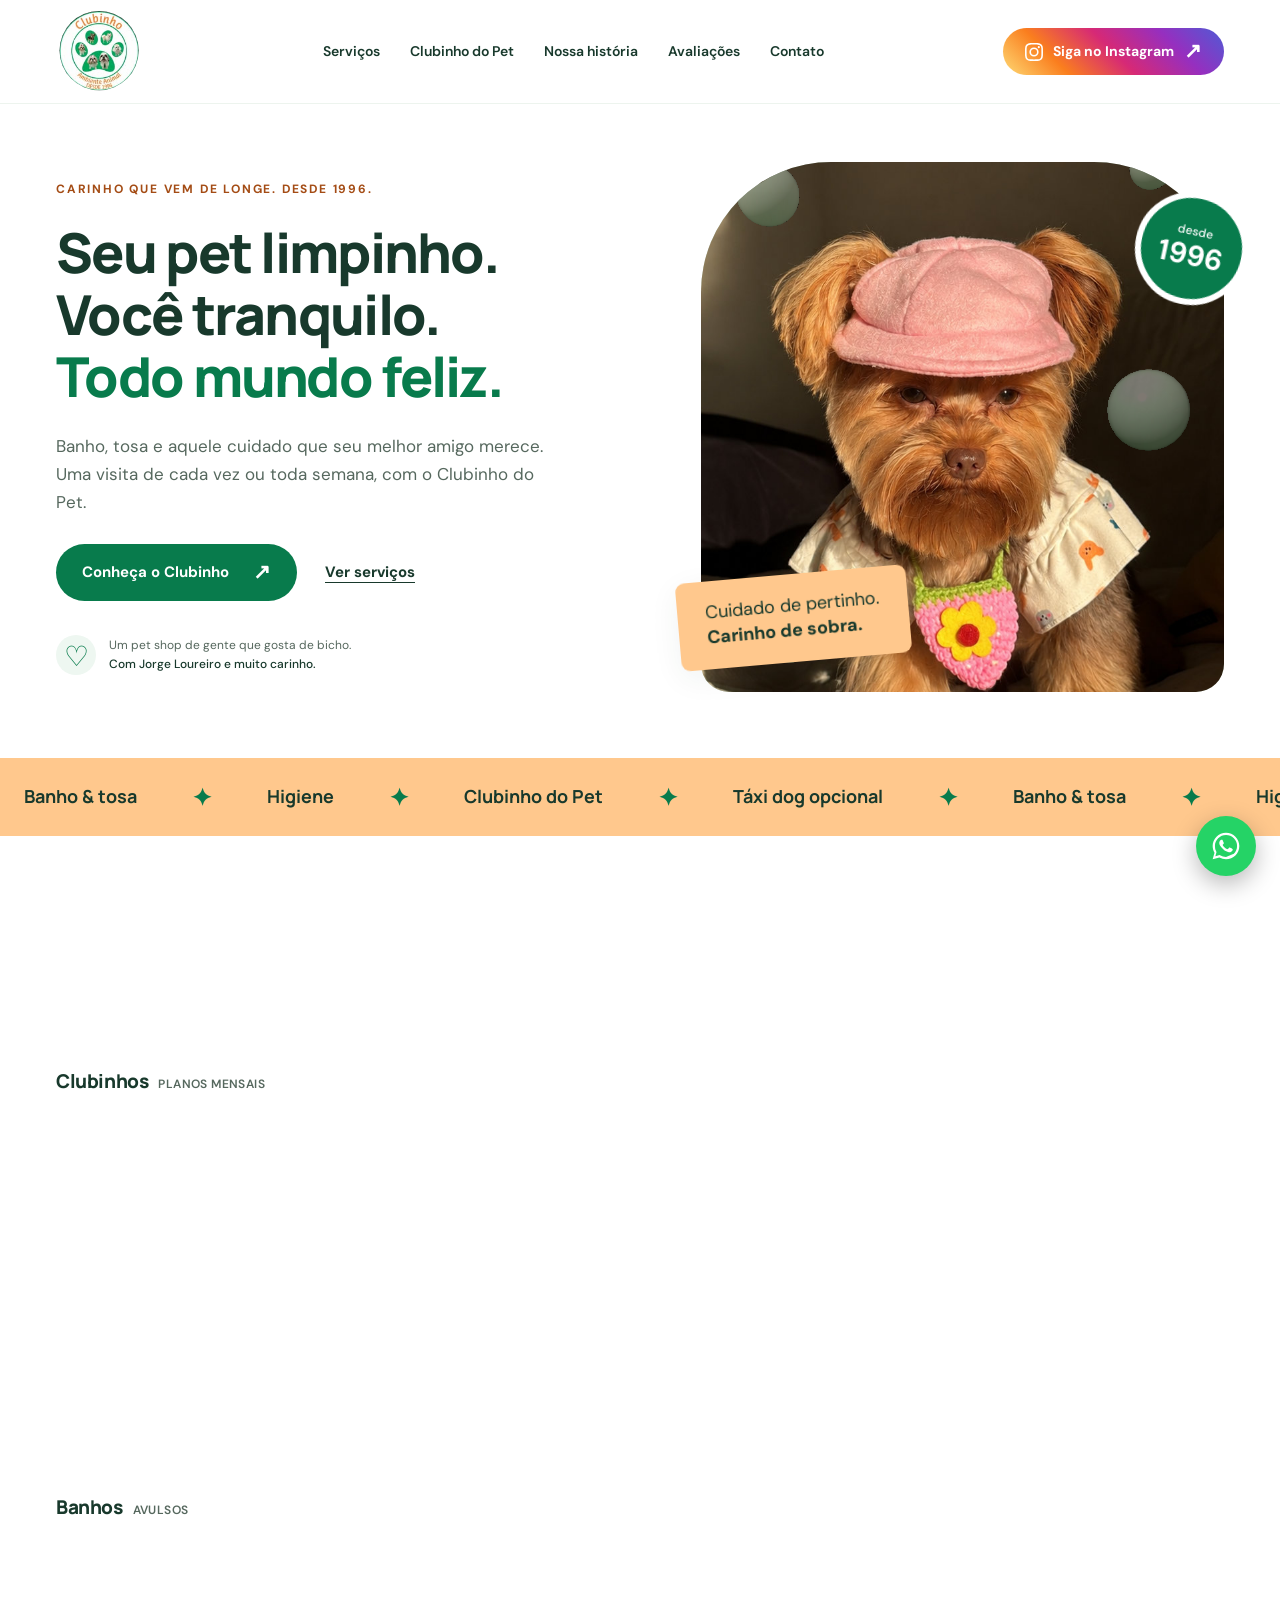
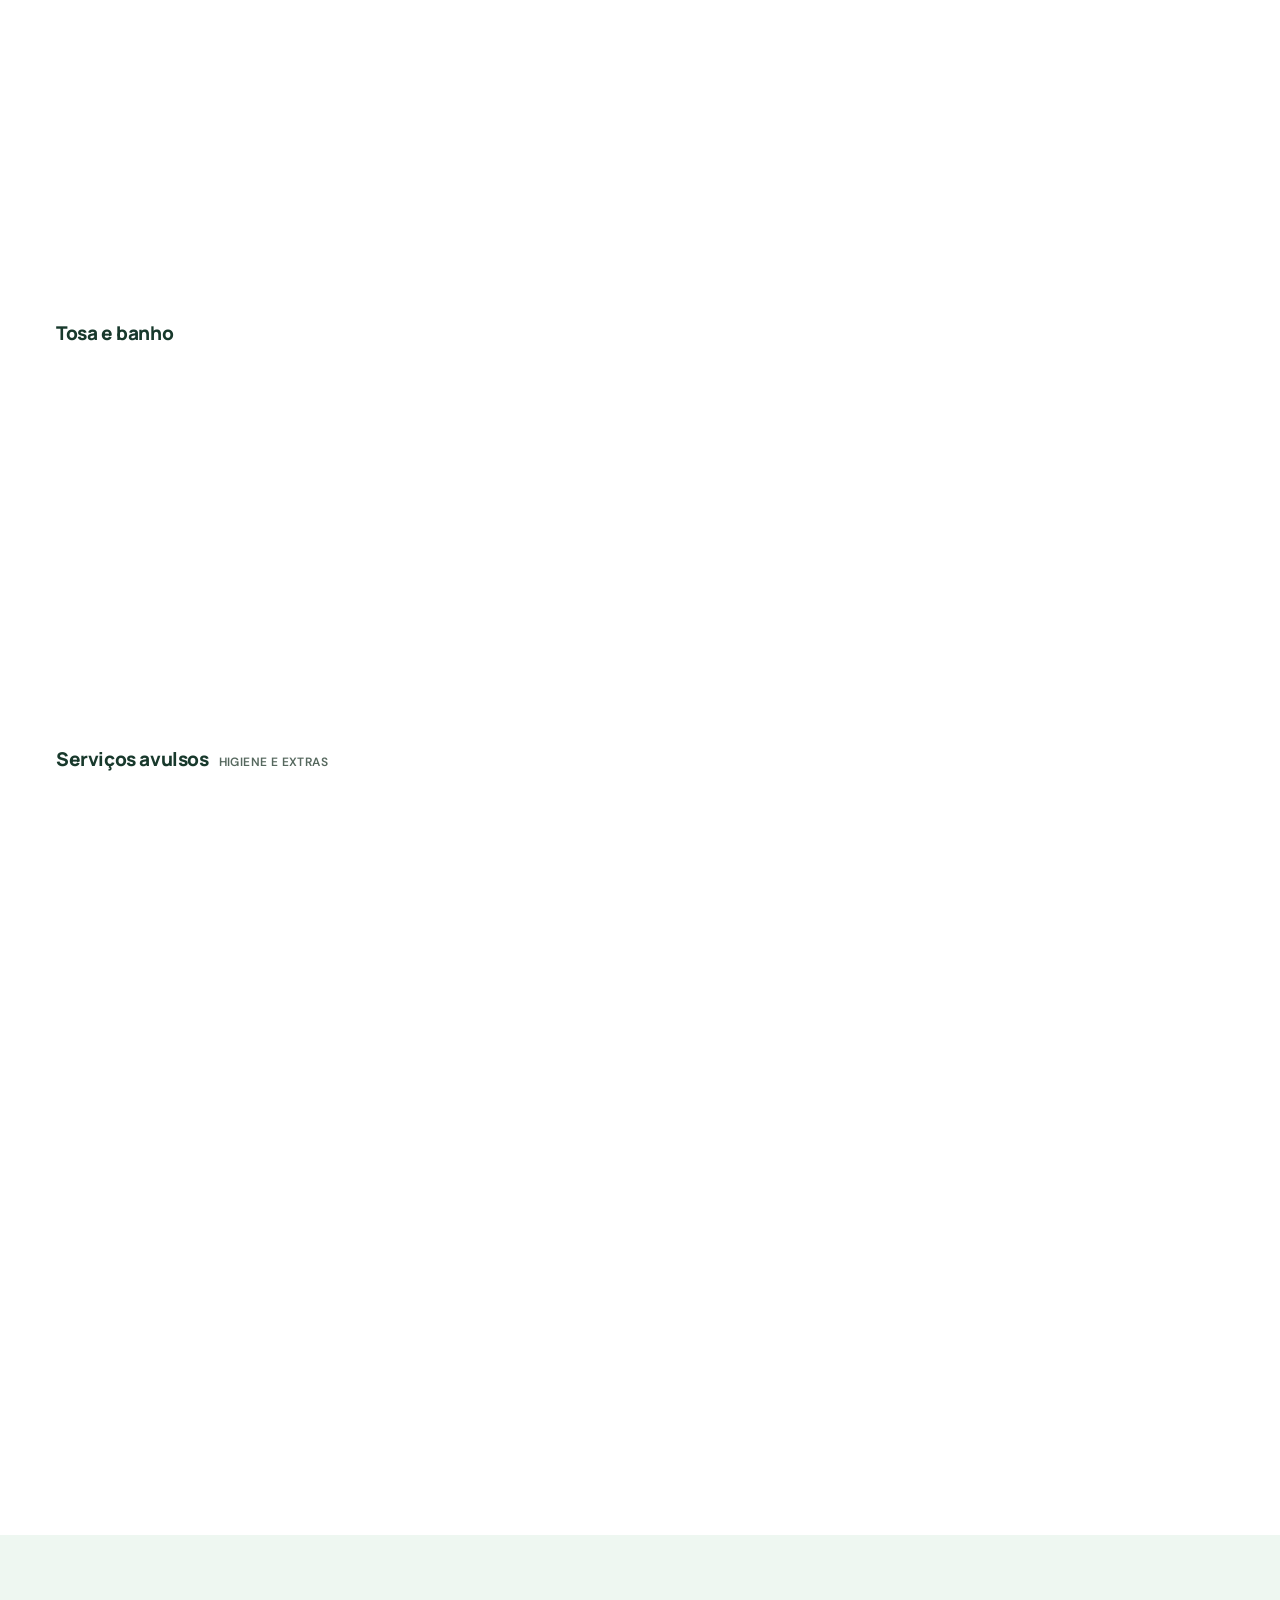
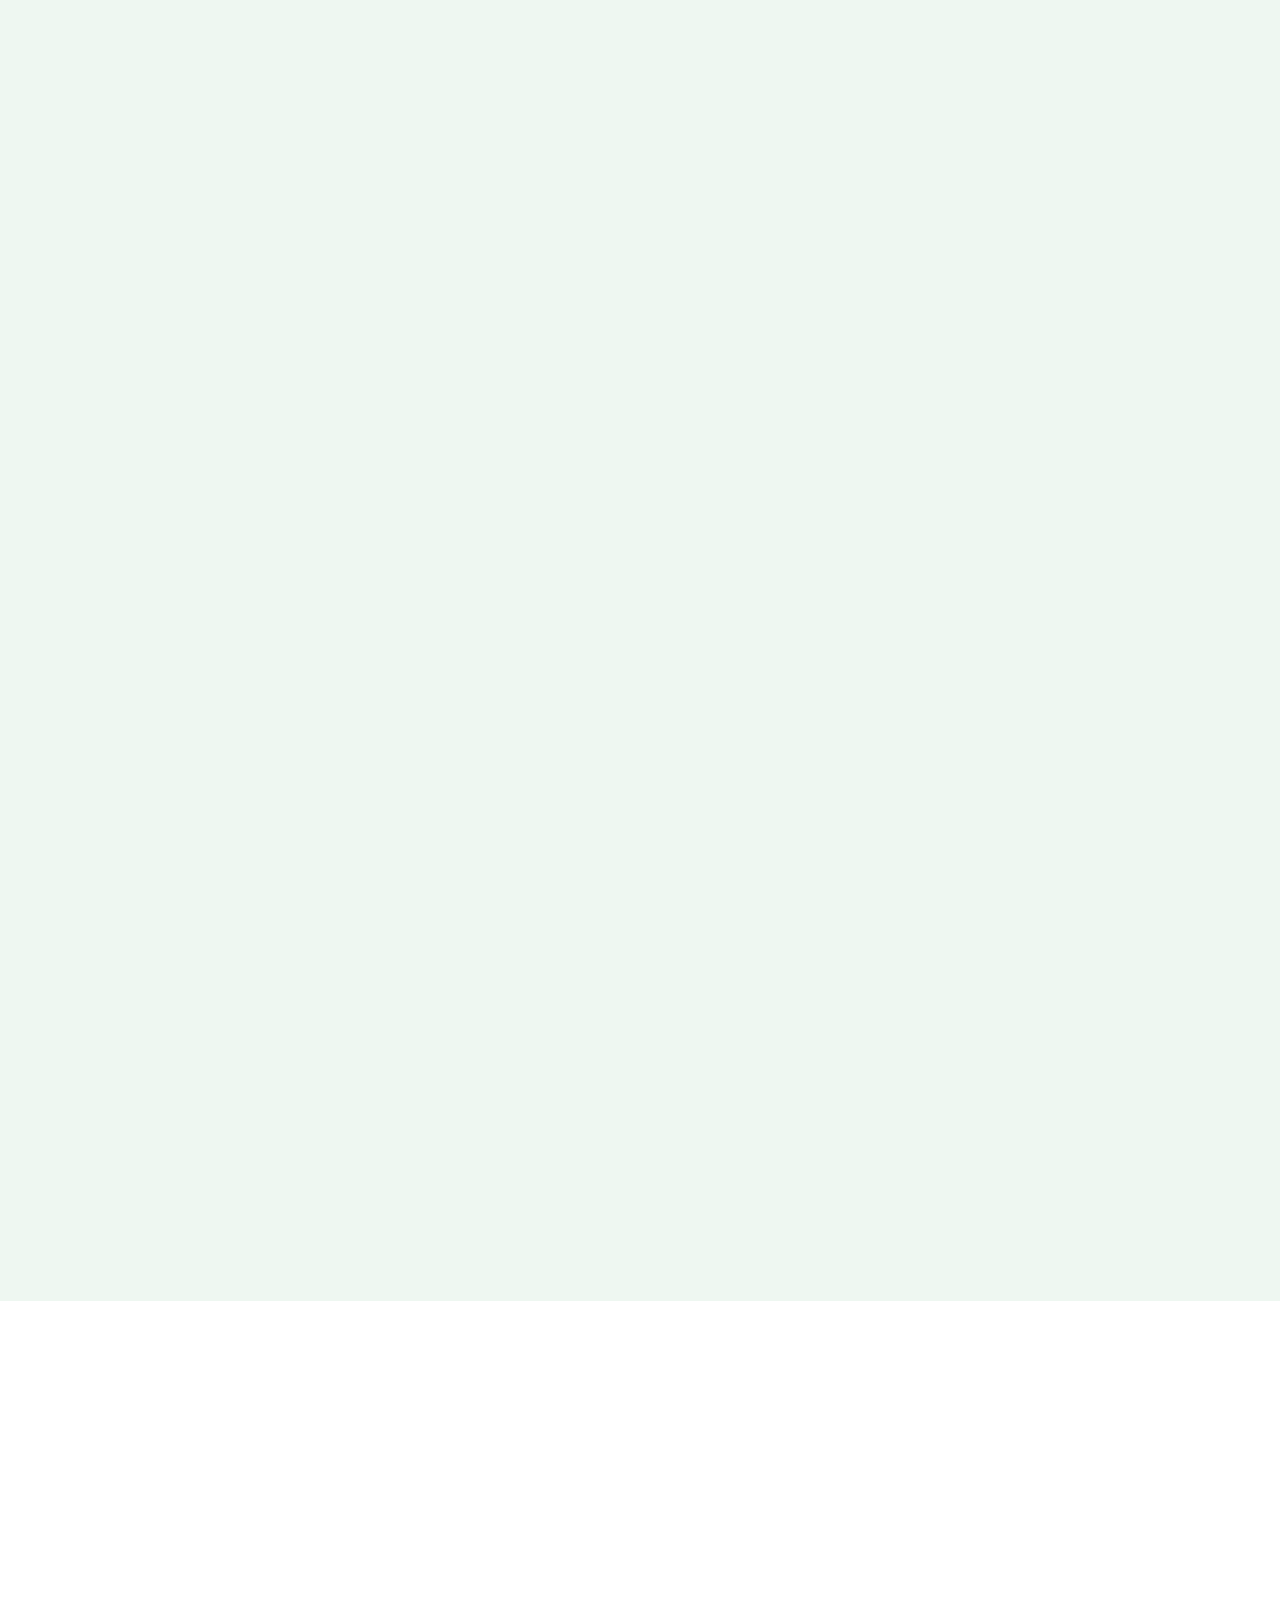
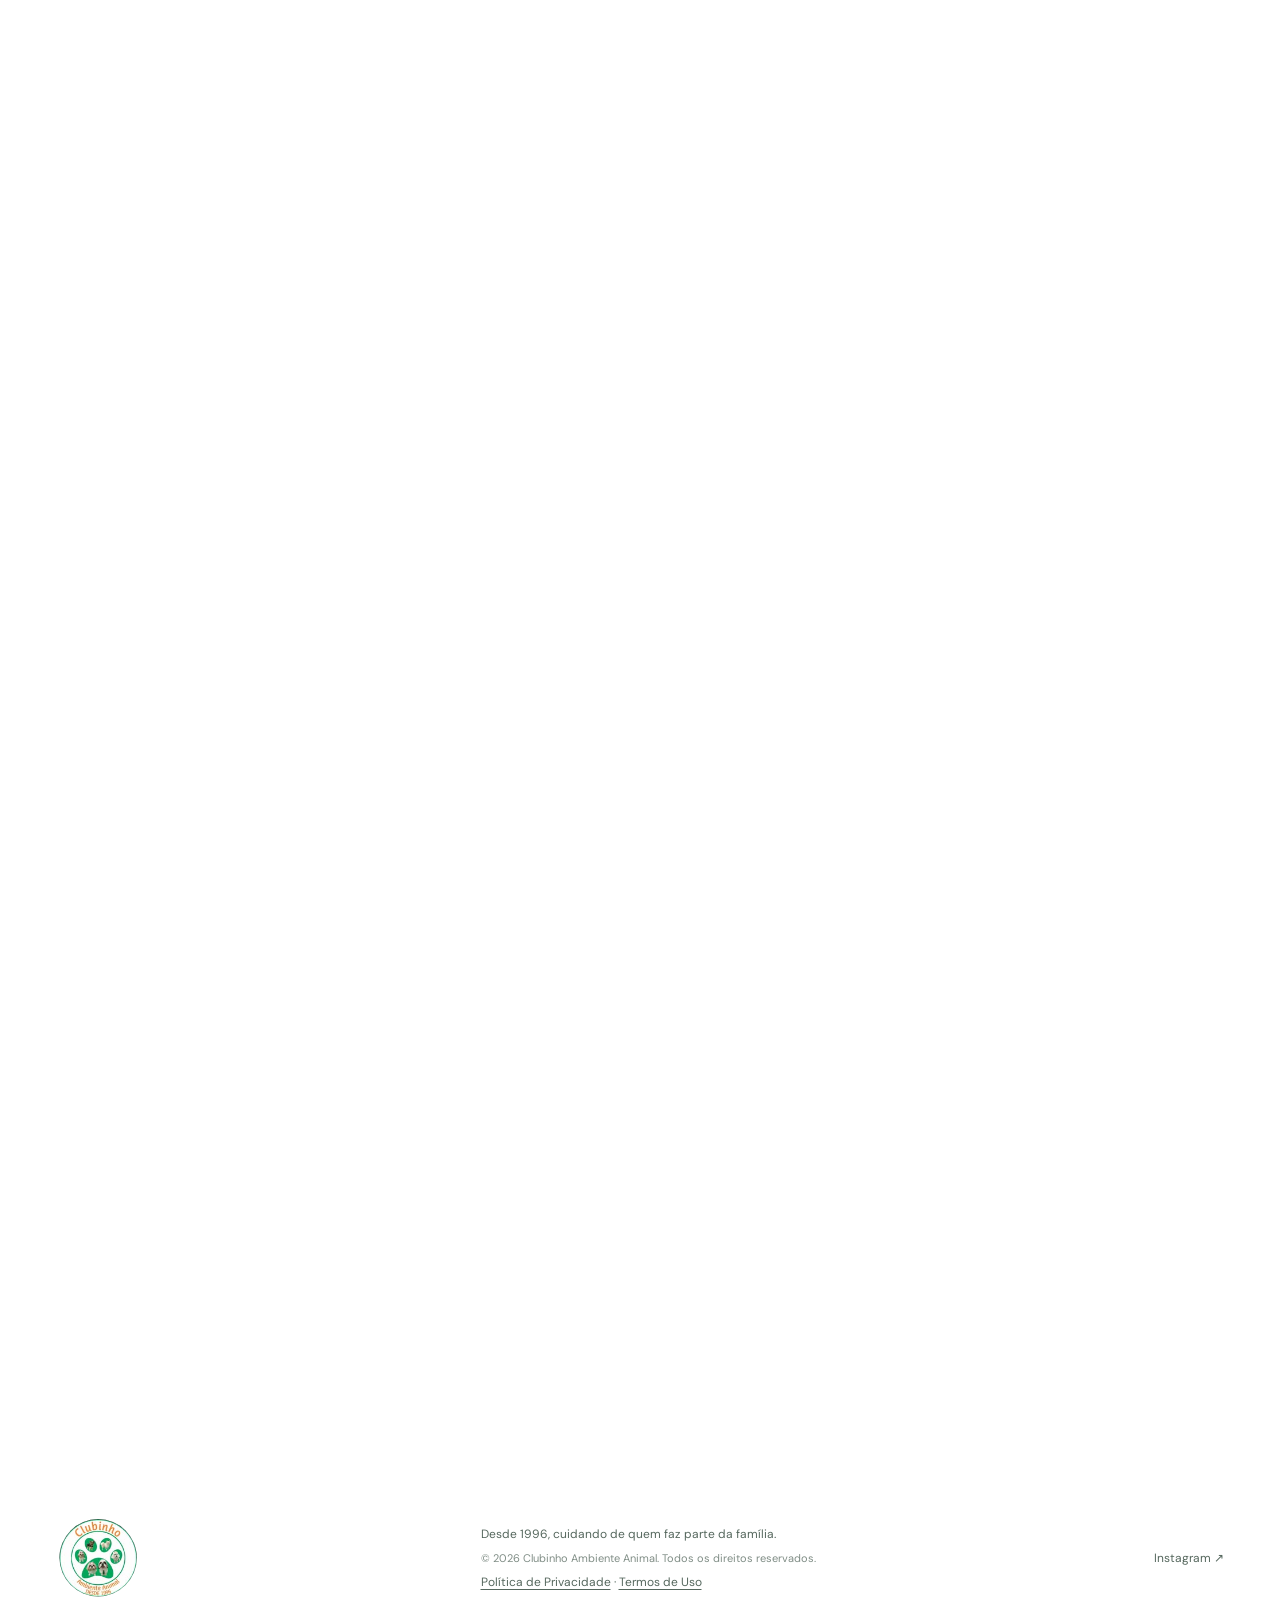
==== commit 60474934: "Corrige de vez a logo animada não redonda no Safari mobile As tentativas anteriores (clip-path, mask" ====
--- a/index.html
+++ b/index.html
@@ -142,7 +142,7 @@
 </div>
 </section>
 <section class="club-section" id="clubinho"><div class="wrap club-grid"><div class="club-copy"><p class="eyebrow">ELE JÁ PODE TER UM CLUBINHO PARA CHAMAR DE SEU</p><h2>Carinho tem de sobra.<br>Banho tem <em>toda semana.</em></h2><p>O Clubinho do Pet é a mensalidade para manter os banhos na rotina: são <strong>4 banhos por mês, um por semana.</strong> E você escolhe os adicionais que fazem sentido para vocês.</p><div class="steps"><div><span>1</span><p><strong>Entre para o Clubinho</strong>Consulte o valor da mensalidade e combine os agendamentos.</p></div><div><span>2</span><p><strong>Escolha como ele chega</strong>Leve seu pet ou consulte o táxi dog, cobrado à parte.</p></div><div><span>3</span><p><strong>Quer incluir a tosa?</strong>Acrescente ao plano mediante a taxa de tosa do Clubinho.</p></div></div></div><div class="plan"><div class="plan-top"><span>CLUBINHO DO PET</span><span class="pill">Mensal</span></div><h3>A semana fica<br>melhor com banho.</h3><div class="bath-count"><b>4</b><p><strong>banhos por mês</strong>Um por semana</p></div><div class="included"><span aria-hidden="true">✓</span> Você pode levar e buscar seu pet</div><fieldset><legend>Deixe o Clubinho do seu jeito</legend><label><input type="checkbox" id="taxi"><span><strong>Adicionar táxi dog</strong><small>Taxa adicional. Consulte a área atendida.</small></span><span aria-hidden="true">+</span></label><label><input type="checkbox" id="tosa"><span><strong>Adicionar tosa</strong><small>Taxa adicional de tosa pelo Clubinho.</small></span><span aria-hidden="true">+</span></label><p class="fieldset-divider">Aproveite e já consulte outros avulsos:</p><label><input type="checkbox" id="extra-unhas"><span><strong>Corte de unhas</strong><small>Serviço avulso. Consulte o valor.</small></span><span aria-hidden="true">+</span></label><label><input type="checkbox" id="extra-ouvido"><span><strong>Limpeza de ouvido</strong><small>Serviço avulso. Consulte o valor.</small></span><span aria-hidden="true">+</span></label><label><input type="checkbox" id="extra-hidratacao"><span><strong>Hidratação</strong><small>Produtos veganos. Consulte o valor.</small></span><span aria-hidden="true">+</span></label><label><input type="checkbox" id="extra-desembaraco"><span><strong>Desembaraço</strong><small>Serviço avulso. Consulte o valor.</small></span><span aria-hidden="true">+</span></label><label><input type="checkbox" id="extra-vacina"><span><strong>Vacina V10</strong><small>Importada, aplicada. Consulte o valor.</small></span><span aria-hidden="true">+</span></label></fieldset><p class="plan-summary" id="plan-summary" aria-live="polite">Seu Clubinho: 4 banhos mensais, levando e buscando seu pet.</p><a class="button full" id="plan-whatsapp" href="https://wa.me/5521992985489" target="_blank" rel="noopener noreferrer">Consultar valores no WhatsApp <span aria-hidden="true">↗</span></a><p class="fineprint">Combine valores, adicionais e horários diretamente com o Clubinho. As escolhas acima são uma simulação, sem contratação.</p></div></div></section>
-<section class="about wrap section" id="sobre"><div class="history-mark"><div class="history-logo-frame"><video class="history-logo" autoplay muted loop playsinline disablepictureinpicture preload="metadata" aria-label="Clubinho Ambiente Animal — desde 1996" poster="assets/logo-original.png" width="280" height="280"><source src="assets/logo-animada.mp4" type="video/mp4"></video></div></div><div><p class="eyebrow">PRAZER, SOMOS O CLUBINHO</p><h2>Por trás de cada cuidado,<br>tem gente de verdade.</h2><p>À frente do Clubinho Ambiente Animal está Jorge Loureiro. Desde 1996, a história do pet shop é feita de cuidado com os animais e da relação com quem confia seus companheiros à gente.</p><p>Seja para um banho avulso ou para fazer parte do Clubinho do Pet, a conversa começa com você. Conte o que seu pet precisa e vamos combinar o atendimento.</p><a class="text-link" href="https://www.instagram.com/clubinho_ambiente_animal/" target="_blank" rel="noopener noreferrer">Conheça nosso dia a dia no Instagram ↗</a></div></section>
+<section class="about wrap section" id="sobre"><div class="history-mark"><div class="history-logo-frame"><video class="history-logo" autoplay muted loop playsinline disablepictureinpicture preload="metadata" aria-label="Clubinho Ambiente Animal — desde 1996" poster="assets/logo-original.png" width="280" height="280"><source src="assets/logo-animada.mp4" type="video/mp4"></video><img class="history-logo-mask" src="assets/history-logo-mask.png" alt="" aria-hidden="true" width="600" height="600"></div></div><div><p class="eyebrow">PRAZER, SOMOS O CLUBINHO</p><h2>Por trás de cada cuidado,<br>tem gente de verdade.</h2><p>À frente do Clubinho Ambiente Animal está Jorge Loureiro. Desde 1996, a história do pet shop é feita de cuidado com os animais e da relação com quem confia seus companheiros à gente.</p><p>Seja para um banho avulso ou para fazer parte do Clubinho do Pet, a conversa começa com você. Conte o que seu pet precisa e vamos combinar o atendimento.</p><a class="text-link" href="https://www.instagram.com/clubinho_ambiente_animal/" target="_blank" rel="noopener noreferrer">Conheça nosso dia a dia no Instagram ↗</a></div></section>
 <section class="reviews wrap section" id="avaliacoes">
 <div class="section-heading"><div><p class="eyebrow">QUEM JÁ PASSOU POR AQUI</p><h2>Avaliações de quem confia.</h2></div><a class="reviews-score" href="https://www.google.com/maps/search/?api=1&query=Clubinho+Ambiente+Animal+Taquara+Rio+de+Janeiro" target="_blank" rel="noopener noreferrer"><span class="reviews-score-row"><strong>5.0</strong><span class="review-stars" aria-hidden="true">★★★★★</span></span><small>50 avaliações no Google ↗</small></a></div>
 <div class="review-carousel"><div class="review-track">
--- a/css/style.css
+++ b/css/style.css
@@ -1,6 +1,6 @@
 @font-face{font-family:'DM Sans';font-style:normal;font-weight:400 700;font-display:swap;src:url('../assets/fonts/dm-sans.woff2') format('woff2')}
 @font-face{font-family:'Manrope';font-style:normal;font-weight:400 800;font-display:swap;src:url('../assets/fonts/manrope.woff2') format('woff2')}
-:root{--purple:#087b4c;--ink:#18392c;--yellow:#ffc88d;--muted:#56685e;--line:#dbe8e0;--paper:#fff;--lavender:#eef7f1}*{box-sizing:border-box}html{scroll-behavior:smooth;scroll-padding-top:105px}body{margin:0;background:var(--paper);color:var(--ink);font-family:'DM Sans',sans-serif;font-size:16px;line-height:1.65}a{color:inherit;text-decoration:none}button,input{font:inherit}a,button,.button,input[type="checkbox"]{cursor:url('../assets/cursor-paw.svg') 5 18,pointer}a:focus-visible,input:focus-visible{outline:3px solid #c06821;outline-offset:5px}.skip{position:fixed;left:20px;top:-100px;background:white;padding:10px;z-index:10}.skip:focus{top:10px}.wrap{width:min(1240px,calc(100% - 112px));margin-inline:auto}header{height:104px;padding:0 56px;display:flex;align-items:center;justify-content:space-between;gap:24px;position:sticky;top:0;background:#fffffff5;backdrop-filter:blur(12px);z-index:5;border-bottom:1px solid #edf4ee}.brand{display:flex;align-items:center;gap:10px}.brand img{width:58px;height:58px;object-fit:contain;border-radius:50%}.brand-name{font-family:'Manrope',sans-serif;font-size:30px;font-weight:800;line-height:1;color:var(--purple);letter-spacing:-1.3px}.brand-name span{display:block;font-family:'DM Sans',sans-serif;font-size:10px;letter-spacing:2.1px;margin-top:9px}nav{display:flex;gap:30px;font-size:14px;font-weight:600}nav a:hover,.text-link:hover{color:var(--purple)}.button{display:inline-flex;align-items:center;justify-content:center;gap:24px;background:var(--purple);color:white;border-radius:100px;padding:17px 26px;font-weight:700;font-size:15px;line-height:1.5;transition:transform .2s,background .2s}.button:hover{background:#075c3b;transform:translateY(-2px)}.button span{font-size:21px;line-height:1}.button.small{padding:13px 22px;font-size:14px}.button.instagram{gap:10px;background:linear-gradient(45deg,#feda75,#fa7e1e,#d62976,#962fbf,#4f5bd5)}.button.instagram:hover{filter:brightness(1.08)}.button.instagram svg{width:18px;height:18px;fill:white;flex-shrink:0}.whatsapp-float{position:fixed;right:24px;bottom:24px;width:60px;height:60px;border-radius:50%;background:#25d366;display:grid;place-items:center;box-shadow:0 8px 24px rgba(0,0,0,.28);z-index:40;transition:transform .2s,box-shadow .2s}.whatsapp-float:hover{transform:translateY(-3px) scale(1.05);box-shadow:0 12px 30px rgba(0,0,0,.32)}.whatsapp-float svg{width:32px;height:32px;fill:white}.hero{display:grid;grid-template-columns:1.13fr 1fr;gap:54px;align-items:center;padding-top:58px;padding-bottom:66px}.eyebrow{font-weight:700;font-size:12px;letter-spacing:1.8px;margin:0 0 23px;line-height:1.7}h1,h2,h3{font-family:'Manrope',sans-serif;line-height:1.12;letter-spacing:-1.7px;margin:0;font-weight:800}h1{font-size:clamp(40px,4.3vw,63px)}em{font-style:normal;color:var(--purple)}.intro{max-width:490px;color:var(--muted);margin:25px 0 28px;font-size:17px}.actions{display:flex;gap:28px;align-items:center}.text-link{font-weight:700;text-decoration:underline;text-underline-offset:5px;font-size:15px}.hero-note{display:flex;align-items:center;gap:13px;margin-top:34px;font-size:12px;line-height:1.6;color:var(--muted)}.hero-note p{margin:0}.hero-note strong{color:var(--ink);font-weight:500}.note-symbol{height:40px;width:40px;display:grid;place-items:center;background:var(--lavender);border-radius:50%;font-size:28px;color:var(--purple)}.hero-visual{height:530px;position:relative;border-radius:130px 130px 28px 28px;background:#c9dfce}.hero-visual>img{width:100%;height:100%;object-fit:cover;border-radius:inherit}.photo-tag{position:absolute;bottom:30px;left:-23px;transform:rotate(-5deg);background:var(--yellow);padding:19px 28px;font-size:18px;line-height:1.4;border-radius:9px;box-shadow:0 8px 30px #18392c10}.round-label{position:absolute;top:30px;right:-24px;background:var(--purple);color:white;display:flex;flex-direction:column;align-items:center;justify-content:center;border:6px solid white;border-radius:50%;width:113px;height:113px;transform:rotate(12deg);line-height:1.2}.round-label strong{font-size:12px;font-weight:500}.round-label b{font-size:29px}.ribbon{background:var(--yellow);overflow:hidden}.ribbon-track{display:flex;align-items:center;gap:55px;width:max-content;padding:19px 24px;font-family:'Manrope',sans-serif;font-size:18px;font-weight:700;animation:ribbon-marquee 26s linear infinite}@keyframes ribbon-marquee{from{transform:translateX(-25%)}to{transform:translateX(0)}}@media(prefers-reduced-motion:reduce){.ribbon-track{animation:none}}.ribbon-track i{font-style:normal;color:var(--purple);font-size:24px}.section{padding-block:90px}.section-heading{display:flex;justify-content:space-between;gap:40px;align-items:end;margin-bottom:38px}h2{font-size:39px;line-height:1.2}.section-heading .eyebrow{margin-bottom:13px;color:var(--purple)}.section-heading>p{max-width:340px;font-size:15px;color:var(--muted);margin:0}.service-category:not(:first-child){margin-top:46px}.category-title{display:flex;align-items:baseline;gap:10px;font-family:'Manrope',sans-serif;font-weight:800;font-size:19px;letter-spacing:-.4px;color:var(--ink);margin:0 0 18px}.category-title span{font-family:'DM Sans',sans-serif;font-weight:600;font-size:12px;letter-spacing:.4px;color:var(--muted);text-transform:uppercase}.service-grid{display:grid;grid-template-columns:repeat(auto-fill,minmax(230px,1fr));gap:22px}.service-grid article{padding:31px;border:1px solid var(--line);border-radius:18px;display:flex;flex-direction:column}.service-price{font-family:'Manrope',sans-serif;font-weight:800;font-size:26px;letter-spacing:-1px;color:var(--purple);margin:0}.service-price small{font-family:'DM Sans',sans-serif;font-weight:600;font-size:13px;letter-spacing:0;color:var(--muted)}.service-number{font-size:12px;letter-spacing:1.4px;color:var(--purple);font-weight:700}h3{font-size:25px;letter-spacing:-.8px;margin-top:28px}.service-grid h4{font-family:'Manrope',sans-serif;font-weight:800;letter-spacing:-.5px;line-height:1.2;font-size:20px;margin:14px 0 0}.service-grid p{font-size:15px;color:var(--muted);margin:12px 0 24px;flex-grow:1}.service-grid a{font-size:14px;font-weight:700;display:flex;justify-content:space-between;margin-top:auto}.service-grid article:hover{border-color:#9bc6ac}.club-section{background:var(--lavender);padding:88px 0}.club-grid{display:grid;grid-template-columns:1.12fr 1fr;gap:90px;align-items:center}.club-copy>p:not(.eyebrow){color:var(--muted);margin-top:25px}.club-copy h2{font-size:46px}.club-copy .eyebrow{color:var(--purple);max-width:330px}.steps{display:grid;gap:21px;margin-top:34px}.steps>div{display:flex;gap:16px}.steps>div>span{width:34px;height:34px;flex-shrink:0;border:1px solid #c6dfce;border-radius:50%;display:grid;place-items:center;color:var(--purple);font-weight:700;font-size:14px}.steps p{margin:0;font-size:14px;color:var(--muted)}.steps strong{display:block;font-size:16px;color:var(--ink);margin-bottom:2px}.plan{padding:32px;background:white;border-radius:23px;box-shadow:0 14px 45px #18392c09;border:1px solid #dbe8e0}.plan-top{display:flex;justify-content:space-between;align-items:center;font-size:12px;font-weight:700;letter-spacing:1.5px;color:var(--purple)}.pill{background:var(--yellow);color:var(--ink);font-size:12px;padding:5px 13px;border-radius:20px;letter-spacing:0}.plan h3{font-size:30px;margin-top:23px}.bath-count{display:flex;gap:19px;align-items:center;margin:22px 0 14px}.bath-count b{font-size:76px;line-height:1;color:var(--purple);font-family:'Manrope',sans-serif;letter-spacing:-5px}.bath-count p{font-size:14px;color:var(--muted);line-height:1.7;margin:0}.bath-count strong{display:block;font-size:19px;color:var(--ink)}.included{font-size:14px;margin-bottom:22px}.included span{color:var(--purple);margin-right:8px}fieldset{border:0;border-top:1px solid var(--line);padding:16px 0 0;margin:0}legend{float:left;font-weight:700;font-size:14px;margin-bottom:14px;width:100%}fieldset label{display:flex;align-items:center;gap:12px;border:1px solid var(--line);border-radius:10px;padding:13px;margin-bottom:10px;cursor:url('../assets/cursor-paw.svg') 5 18,pointer}fieldset label:has(input:checked){background:var(--lavender);border-color:var(--purple)}.fieldset-divider{font-size:12px;font-weight:700;color:var(--muted);margin:14px 0 10px;padding-top:14px;border-top:1px solid var(--line)}input{accent-color:var(--purple);width:18px;height:18px;flex-shrink:0}label strong{display:block;font-size:14px}label small{display:block;font-size:12px;color:var(--muted)}label>span:last-child{margin-left:auto}.plan-summary{font-size:13px;color:var(--muted);min-height:44px;line-height:1.6}.full{width:100%;font-size:14px;padding-inline:18px}.fineprint{font-size:12px;color:var(--muted);line-height:1.6;text-align:center;margin:15px 0 0}.about{display:grid;grid-template-columns:.8fr 1.2fr;gap:90px;align-items:center}.history-mark{background:var(--yellow);border-radius:50%;aspect-ratio:1;max-width:280px;display:flex;align-items:center;justify-content:center;padding:22px;transform:rotate(-6deg);box-shadow:0 24px 50px #18392c1c}.history-logo-frame{width:100%;height:100%;border-radius:50%;overflow:hidden;clip-path:circle(50%);-webkit-mask-image:-webkit-radial-gradient(circle,#fff 99%,transparent 100%);mask-image:radial-gradient(circle,#fff 99%,transparent 100%);isolation:isolate;-webkit-transform:translateZ(0);transform:translateZ(0)}.history-logo{width:100%;height:100%;object-fit:cover;display:block;transform:rotate(6deg) scale(1.15)}.about .eyebrow{color:var(--purple);margin-bottom:14px}.about p:not(.eyebrow){color:var(--muted);font-size:16px}.review-stars{color:#f5a623;font-size:16px;letter-spacing:2px}.reviews-score{display:flex;flex-direction:column;align-items:flex-end;gap:4px;text-align:right}.reviews-score-row{display:flex;align-items:center;gap:8px}.reviews-score-row .review-stars{font-size:20px}.reviews-score strong{font-family:'Manrope',sans-serif;font-weight:800;font-size:32px;color:var(--ink);letter-spacing:-1px}.reviews-score small{font-size:13px;color:var(--muted);font-weight:600}.review-carousel{overflow:hidden;cursor:grab;touch-action:pan-y;mask-image:linear-gradient(90deg,transparent,#000 40px,#000 calc(100% - 40px),transparent);-webkit-mask-image:linear-gradient(90deg,transparent,#000 40px,#000 calc(100% - 40px),transparent)}.review-carousel.is-dragging{cursor:grabbing}.review-carousel.is-dragging *{user-select:none}.review-track{display:flex;width:max-content;gap:22px;will-change:transform}.review-card{flex:0 0 320px;padding:26px;border:1px solid var(--line);border-radius:18px;display:flex;flex-direction:column;gap:14px}.review-card p{font-size:14.5px;color:var(--muted);line-height:1.6;margin:0}.review-photos{display:flex;gap:6px;flex-wrap:wrap}.review-photos img{width:64px;height:64px;object-fit:cover;border-radius:10px;flex-shrink:0;-webkit-user-drag:none;user-drag:none}.review-card footer{margin-top:auto;padding-top:4px}.review-card footer strong{display:block;font-size:14px;color:var(--ink)}.review-card footer span{display:block;font-size:12px;color:var(--muted);margin-top:2px}.contact{background:var(--purple);color:white;padding:50px 55px;border-radius:24px}.contact-grid{display:flex;align-items:center;justify-content:space-between;gap:50px;flex-wrap:wrap}.contact .eyebrow{color:var(--yellow);margin-bottom:13px}.contact h2{font-size:39px}.contact p:not(.eyebrow){color:#e0f1e7;font-size:15px}.contact .button.yellow{margin-top:26px}.contact-info{display:flex;flex-direction:column;align-items:flex-start;gap:22px}.contact-address-group{display:flex;flex-direction:column;gap:9px}.contact-address{display:flex;align-items:center;gap:10px;color:#e0f1e7;font-size:14px;line-height:1.5;max-width:220px}.contact-address:hover{color:white}.contact-address svg{width:22px;height:22px;fill:var(--yellow);flex-shrink:0}.contact-hours{display:flex;align-items:center;gap:10px;color:#bcd9c8;font-size:13px;margin:0}.contact-hours svg{width:20px;height:20px;flex-shrink:0}.contact-social-label{margin:0;font-size:12px;font-weight:700;letter-spacing:1px;color:#bcd9c8;text-transform:uppercase}.social-links{display:flex;gap:12px}.social-icon{width:46px;height:46px;border-radius:50%;background:rgba(255,255,255,.14);display:grid;place-items:center;transition:background .2s,transform .2s}.social-icon:hover{background:rgba(255,255,255,.26);transform:translateY(-2px)}.social-icon svg{width:22px;height:22px;fill:white}.button.yellow{background:var(--yellow);color:var(--ink);flex-shrink:0}.button.yellow:hover{background:#ffb866}footer{display:flex;justify-content:space-between;align-items:center;padding-block:40px;gap:24px}footer .brand-name{font-size:24px}footer .brand-name span{font-size:8px}.footer-text{display:flex;flex-direction:column;gap:4px}footer p,footer>a:last-child{font-size:12px;color:var(--muted);margin:0}.footer-text .copyright{font-size:11px;opacity:.75}
+:root{--purple:#087b4c;--ink:#18392c;--yellow:#ffc88d;--muted:#56685e;--line:#dbe8e0;--paper:#fff;--lavender:#eef7f1}*{box-sizing:border-box}html{scroll-behavior:smooth;scroll-padding-top:105px}body{margin:0;background:var(--paper);color:var(--ink);font-family:'DM Sans',sans-serif;font-size:16px;line-height:1.65}a{color:inherit;text-decoration:none}button,input{font:inherit}a,button,.button,input[type="checkbox"]{cursor:url('../assets/cursor-paw.svg') 5 18,pointer}a:focus-visible,input:focus-visible{outline:3px solid #c06821;outline-offset:5px}.skip{position:fixed;left:20px;top:-100px;background:white;padding:10px;z-index:10}.skip:focus{top:10px}.wrap{width:min(1240px,calc(100% - 112px));margin-inline:auto}header{height:104px;padding:0 56px;display:flex;align-items:center;justify-content:space-between;gap:24px;position:sticky;top:0;background:#fffffff5;backdrop-filter:blur(12px);z-index:5;border-bottom:1px solid #edf4ee}.brand{display:flex;align-items:center;gap:10px}.brand img{width:58px;height:58px;object-fit:contain;border-radius:50%}.brand-name{font-family:'Manrope',sans-serif;font-size:30px;font-weight:800;line-height:1;color:var(--purple);letter-spacing:-1.3px}.brand-name span{display:block;font-family:'DM Sans',sans-serif;font-size:10px;letter-spacing:2.1px;margin-top:9px}nav{display:flex;gap:30px;font-size:14px;font-weight:600}nav a:hover,.text-link:hover{color:var(--purple)}.button{display:inline-flex;align-items:center;justify-content:center;gap:24px;background:var(--purple);color:white;border-radius:100px;padding:17px 26px;font-weight:700;font-size:15px;line-height:1.5;transition:transform .2s,background .2s}.button:hover{background:#075c3b;transform:translateY(-2px)}.button span{font-size:21px;line-height:1}.button.small{padding:13px 22px;font-size:14px}.button.instagram{gap:10px;background:linear-gradient(45deg,#feda75,#fa7e1e,#d62976,#962fbf,#4f5bd5)}.button.instagram:hover{filter:brightness(1.08)}.button.instagram svg{width:18px;height:18px;fill:white;flex-shrink:0}.whatsapp-float{position:fixed;right:24px;bottom:24px;width:60px;height:60px;border-radius:50%;background:#25d366;display:grid;place-items:center;box-shadow:0 8px 24px rgba(0,0,0,.28);z-index:40;transition:transform .2s,box-shadow .2s}.whatsapp-float:hover{transform:translateY(-3px) scale(1.05);box-shadow:0 12px 30px rgba(0,0,0,.32)}.whatsapp-float svg{width:32px;height:32px;fill:white}.hero{display:grid;grid-template-columns:1.13fr 1fr;gap:54px;align-items:center;padding-top:58px;padding-bottom:66px}.eyebrow{font-weight:700;font-size:12px;letter-spacing:1.8px;margin:0 0 23px;line-height:1.7}h1,h2,h3{font-family:'Manrope',sans-serif;line-height:1.12;letter-spacing:-1.7px;margin:0;font-weight:800}h1{font-size:clamp(40px,4.3vw,63px)}em{font-style:normal;color:var(--purple)}.intro{max-width:490px;color:var(--muted);margin:25px 0 28px;font-size:17px}.actions{display:flex;gap:28px;align-items:center}.text-link{font-weight:700;text-decoration:underline;text-underline-offset:5px;font-size:15px}.hero-note{display:flex;align-items:center;gap:13px;margin-top:34px;font-size:12px;line-height:1.6;color:var(--muted)}.hero-note p{margin:0}.hero-note strong{color:var(--ink);font-weight:500}.note-symbol{height:40px;width:40px;display:grid;place-items:center;background:var(--lavender);border-radius:50%;font-size:28px;color:var(--purple)}.hero-visual{height:530px;position:relative;border-radius:130px 130px 28px 28px;background:#c9dfce}.hero-visual>img{width:100%;height:100%;object-fit:cover;border-radius:inherit}.photo-tag{position:absolute;bottom:30px;left:-23px;transform:rotate(-5deg);background:var(--yellow);padding:19px 28px;font-size:18px;line-height:1.4;border-radius:9px;box-shadow:0 8px 30px #18392c10}.round-label{position:absolute;top:30px;right:-24px;background:var(--purple);color:white;display:flex;flex-direction:column;align-items:center;justify-content:center;border:6px solid white;border-radius:50%;width:113px;height:113px;transform:rotate(12deg);line-height:1.2}.round-label strong{font-size:12px;font-weight:500}.round-label b{font-size:29px}.ribbon{background:var(--yellow);overflow:hidden}.ribbon-track{display:flex;align-items:center;gap:55px;width:max-content;padding:19px 24px;font-family:'Manrope',sans-serif;font-size:18px;font-weight:700;animation:ribbon-marquee 26s linear infinite}@keyframes ribbon-marquee{from{transform:translateX(-25%)}to{transform:translateX(0)}}@media(prefers-reduced-motion:reduce){.ribbon-track{animation:none}}.ribbon-track i{font-style:normal;color:var(--purple);font-size:24px}.section{padding-block:90px}.section-heading{display:flex;justify-content:space-between;gap:40px;align-items:end;margin-bottom:38px}h2{font-size:39px;line-height:1.2}.section-heading .eyebrow{margin-bottom:13px;color:var(--purple)}.section-heading>p{max-width:340px;font-size:15px;color:var(--muted);margin:0}.service-category:not(:first-child){margin-top:46px}.category-title{display:flex;align-items:baseline;gap:10px;font-family:'Manrope',sans-serif;font-weight:800;font-size:19px;letter-spacing:-.4px;color:var(--ink);margin:0 0 18px}.category-title span{font-family:'DM Sans',sans-serif;font-weight:600;font-size:12px;letter-spacing:.4px;color:var(--muted);text-transform:uppercase}.service-grid{display:grid;grid-template-columns:repeat(auto-fill,minmax(230px,1fr));gap:22px}.service-grid article{padding:31px;border:1px solid var(--line);border-radius:18px;display:flex;flex-direction:column}.service-price{font-family:'Manrope',sans-serif;font-weight:800;font-size:26px;letter-spacing:-1px;color:var(--purple);margin:0}.service-price small{font-family:'DM Sans',sans-serif;font-weight:600;font-size:13px;letter-spacing:0;color:var(--muted)}.service-number{font-size:12px;letter-spacing:1.4px;color:var(--purple);font-weight:700}h3{font-size:25px;letter-spacing:-.8px;margin-top:28px}.service-grid h4{font-family:'Manrope',sans-serif;font-weight:800;letter-spacing:-.5px;line-height:1.2;font-size:20px;margin:14px 0 0}.service-grid p{font-size:15px;color:var(--muted);margin:12px 0 24px;flex-grow:1}.service-grid a{font-size:14px;font-weight:700;display:flex;justify-content:space-between;margin-top:auto}.service-grid article:hover{border-color:#9bc6ac}.club-section{background:var(--lavender);padding:88px 0}.club-grid{display:grid;grid-template-columns:1.12fr 1fr;gap:90px;align-items:center}.club-copy>p:not(.eyebrow){color:var(--muted);margin-top:25px}.club-copy h2{font-size:46px}.club-copy .eyebrow{color:var(--purple);max-width:330px}.steps{display:grid;gap:21px;margin-top:34px}.steps>div{display:flex;gap:16px}.steps>div>span{width:34px;height:34px;flex-shrink:0;border:1px solid #c6dfce;border-radius:50%;display:grid;place-items:center;color:var(--purple);font-weight:700;font-size:14px}.steps p{margin:0;font-size:14px;color:var(--muted)}.steps strong{display:block;font-size:16px;color:var(--ink);margin-bottom:2px}.plan{padding:32px;background:white;border-radius:23px;box-shadow:0 14px 45px #18392c09;border:1px solid #dbe8e0}.plan-top{display:flex;justify-content:space-between;align-items:center;font-size:12px;font-weight:700;letter-spacing:1.5px;color:var(--purple)}.pill{background:var(--yellow);color:var(--ink);font-size:12px;padding:5px 13px;border-radius:20px;letter-spacing:0}.plan h3{font-size:30px;margin-top:23px}.bath-count{display:flex;gap:19px;align-items:center;margin:22px 0 14px}.bath-count b{font-size:76px;line-height:1;color:var(--purple);font-family:'Manrope',sans-serif;letter-spacing:-5px}.bath-count p{font-size:14px;color:var(--muted);line-height:1.7;margin:0}.bath-count strong{display:block;font-size:19px;color:var(--ink)}.included{font-size:14px;margin-bottom:22px}.included span{color:var(--purple);margin-right:8px}fieldset{border:0;border-top:1px solid var(--line);padding:16px 0 0;margin:0}legend{float:left;font-weight:700;font-size:14px;margin-bottom:14px;width:100%}fieldset label{display:flex;align-items:center;gap:12px;border:1px solid var(--line);border-radius:10px;padding:13px;margin-bottom:10px;cursor:url('../assets/cursor-paw.svg') 5 18,pointer}fieldset label:has(input:checked){background:var(--lavender);border-color:var(--purple)}.fieldset-divider{font-size:12px;font-weight:700;color:var(--muted);margin:14px 0 10px;padding-top:14px;border-top:1px solid var(--line)}input{accent-color:var(--purple);width:18px;height:18px;flex-shrink:0}label strong{display:block;font-size:14px}label small{display:block;font-size:12px;color:var(--muted)}label>span:last-child{margin-left:auto}.plan-summary{font-size:13px;color:var(--muted);min-height:44px;line-height:1.6}.full{width:100%;font-size:14px;padding-inline:18px}.fineprint{font-size:12px;color:var(--muted);line-height:1.6;text-align:center;margin:15px 0 0}.about{display:grid;grid-template-columns:.8fr 1.2fr;gap:90px;align-items:center}.history-mark{background:var(--yellow);border-radius:50%;overflow:hidden;aspect-ratio:1;max-width:280px;display:flex;align-items:center;justify-content:center;padding:22px;transform:rotate(-6deg);box-shadow:0 24px 50px #18392c1c}.history-logo-frame{position:relative;width:100%;height:100%;border-radius:50%;overflow:hidden;clip-path:circle(50%);-webkit-mask-image:-webkit-radial-gradient(circle,#fff 99%,transparent 100%);mask-image:radial-gradient(circle,#fff 99%,transparent 100%);isolation:isolate;-webkit-transform:translateZ(0);transform:translateZ(0)}.history-logo{width:100%;height:100%;object-fit:cover;display:block;transform:rotate(6deg)}.history-logo-mask{position:absolute;inset:0;width:100%;height:100%;display:block;pointer-events:none}.about .eyebrow{color:var(--purple);margin-bottom:14px}.about p:not(.eyebrow){color:var(--muted);font-size:16px}.review-stars{color:#f5a623;font-size:16px;letter-spacing:2px}.reviews-score{display:flex;flex-direction:column;align-items:flex-end;gap:4px;text-align:right}.reviews-score-row{display:flex;align-items:center;gap:8px}.reviews-score-row .review-stars{font-size:20px}.reviews-score strong{font-family:'Manrope',sans-serif;font-weight:800;font-size:32px;color:var(--ink);letter-spacing:-1px}.reviews-score small{font-size:13px;color:var(--muted);font-weight:600}.review-carousel{overflow:hidden;cursor:grab;touch-action:pan-y;mask-image:linear-gradient(90deg,transparent,#000 40px,#000 calc(100% - 40px),transparent);-webkit-mask-image:linear-gradient(90deg,transparent,#000 40px,#000 calc(100% - 40px),transparent)}.review-carousel.is-dragging{cursor:grabbing}.review-carousel.is-dragging *{user-select:none}.review-track{display:flex;width:max-content;gap:22px;will-change:transform}.review-card{flex:0 0 320px;padding:26px;border:1px solid var(--line);border-radius:18px;display:flex;flex-direction:column;gap:14px}.review-card p{font-size:14.5px;color:var(--muted);line-height:1.6;margin:0}.review-photos{display:flex;gap:6px;flex-wrap:wrap}.review-photos img{width:64px;height:64px;object-fit:cover;border-radius:10px;flex-shrink:0;-webkit-user-drag:none;user-drag:none}.review-card footer{margin-top:auto;padding-top:4px}.review-card footer strong{display:block;font-size:14px;color:var(--ink)}.review-card footer span{display:block;font-size:12px;color:var(--muted);margin-top:2px}.contact{background:var(--purple);color:white;padding:50px 55px;border-radius:24px}.contact-grid{display:flex;align-items:center;justify-content:space-between;gap:50px;flex-wrap:wrap}.contact .eyebrow{color:var(--yellow);margin-bottom:13px}.contact h2{font-size:39px}.contact p:not(.eyebrow){color:#e0f1e7;font-size:15px}.contact .button.yellow{margin-top:26px}.contact-info{display:flex;flex-direction:column;align-items:flex-start;gap:22px}.contact-address-group{display:flex;flex-direction:column;gap:9px}.contact-address{display:flex;align-items:center;gap:10px;color:#e0f1e7;font-size:14px;line-height:1.5;max-width:220px}.contact-address:hover{color:white}.contact-address svg{width:22px;height:22px;fill:var(--yellow);flex-shrink:0}.contact-hours{display:flex;align-items:center;gap:10px;color:#bcd9c8;font-size:13px;margin:0}.contact-hours svg{width:20px;height:20px;flex-shrink:0}.contact-social-label{margin:0;font-size:12px;font-weight:700;letter-spacing:1px;color:#bcd9c8;text-transform:uppercase}.social-links{display:flex;gap:12px}.social-icon{width:46px;height:46px;border-radius:50%;background:rgba(255,255,255,.14);display:grid;place-items:center;transition:background .2s,transform .2s}.social-icon:hover{background:rgba(255,255,255,.26);transform:translateY(-2px)}.social-icon svg{width:22px;height:22px;fill:white}.button.yellow{background:var(--yellow);color:var(--ink);flex-shrink:0}.button.yellow:hover{background:#ffb866}footer{display:flex;justify-content:space-between;align-items:center;padding-block:40px;gap:24px}footer .brand-name{font-size:24px}footer .brand-name span{font-size:8px}.footer-text{display:flex;flex-direction:column;gap:4px}footer p,footer>a:last-child{font-size:12px;color:var(--muted);margin:0}.footer-text .copyright{font-size:11px;opacity:.75}
 @media(min-width:1600px){.wrap{width:min(1400px,calc(100% - 144px))}.hero{gap:85px}.hero-visual{height:590px}h1{font-size:70px}}
 @media(max-width:1050px){.wrap{width:calc(100% - 64px)}header{padding:0 32px}nav{gap:18px}.hero{gap:30px}.hero-visual{height:460px}h1{font-size:44px}.ribbon{gap:28px;font-size:16px}.club-grid{gap:40px}.club-copy h2{font-size:37px}.service-grid article{padding:23px}.about{gap:50px}.contact{padding:40px}.contact h2{font-size:33px}header>.button{font-size:12px}.brand-name{font-size:27px}}
 @media(max-width:760px){html{scroll-padding-top:84px}.wrap{width:calc(100% - 40px)}header{height:80px;padding:0 20px;gap:10px}header nav{display:none}.brand-name{font-size:25px}.brand-name span{font-size:8px;letter-spacing:1.7px}header>.button{padding:10px 15px;font-size:12px;gap:8px}.whatsapp-float{right:16px;bottom:16px;width:52px;height:52px}.whatsapp-float svg{width:28px;height:28px}.brand img{width:38px;height:38px}.hero{grid-template-columns:1fr;padding-top:32px;padding-bottom:38px;gap:30px}.eyebrow{font-size:10px;letter-spacing:1.4px;margin-bottom:16px}h1{font-size:clamp(36px,8.7vw,54px);letter-spacing:-1.8px}.intro{font-size:16px;margin:20px 0 23px;max-width:500px}.actions{gap:22px}.button{font-size:14px;padding:15px 22px}.hero-note{margin-top:24px}.hero-visual{height:380px;max-width:490px;width:calc(100% - 12px);margin-inline:auto;border-radius:90px 90px 20px 20px}.round-label{right:-12px;top:20px;width:92px;height:92px;border-width:5px}.round-label b{font-size:25px}.photo-tag{left:-7px;bottom:25px;font-size:16px;padding:15px 22px}.ribbon-track{gap:28px;padding:15px 18px;font-size:14px;animation-duration:16s}.ribbon-track i{font-size:16px}.section{padding-block:54px}.section-heading{display:block;margin-bottom:24px}.section-heading>p{margin-top:17px;max-width:none}.reviews-score{align-items:flex-start;text-align:left;margin-top:17px}.review-photos img{width:56px;height:56px}.review-card{flex-basis:270px;padding:20px}h2{font-size:31px;letter-spacing:-1.3px}.service-category:not(:first-child){margin-top:36px}.category-title{font-size:17px;margin-bottom:14px}.service-grid{grid-template-columns:1fr;gap:12px}.service-grid article{padding:24px}.service-price{font-size:22px}.service-grid h4{margin-top:12px;font-size:21px}.service-grid p{margin:10px 0 20px}.club-section{padding:50px 0}.club-grid{grid-template-columns:1fr;gap:30px}.club-copy h2{font-size:35px}.club-copy .eyebrow{max-width:100%}.steps{gap:20px;margin-top:26px}.plan{padding:25px}.plan h3{font-size:29px}.about{grid-template-columns:1fr;gap:30px}.history-mark{width:190px;justify-self:center}.about h2{font-size:31px}.contact{padding:30px 25px;border-radius:20px}.contact-grid{display:block}.contact h2{font-size:32px}.contact .button{width:100%;font-size:13px}.contact-info{margin-top:30px;align-items:flex-start}.contact-address{max-width:none}.desktop{display:none}footer{flex-wrap:wrap;padding-block:32px}.footer-text{order:3;width:100%}footer .brand-name{font-size:23px}.full{font-size:13px}.fineprint{font-size:12px}}
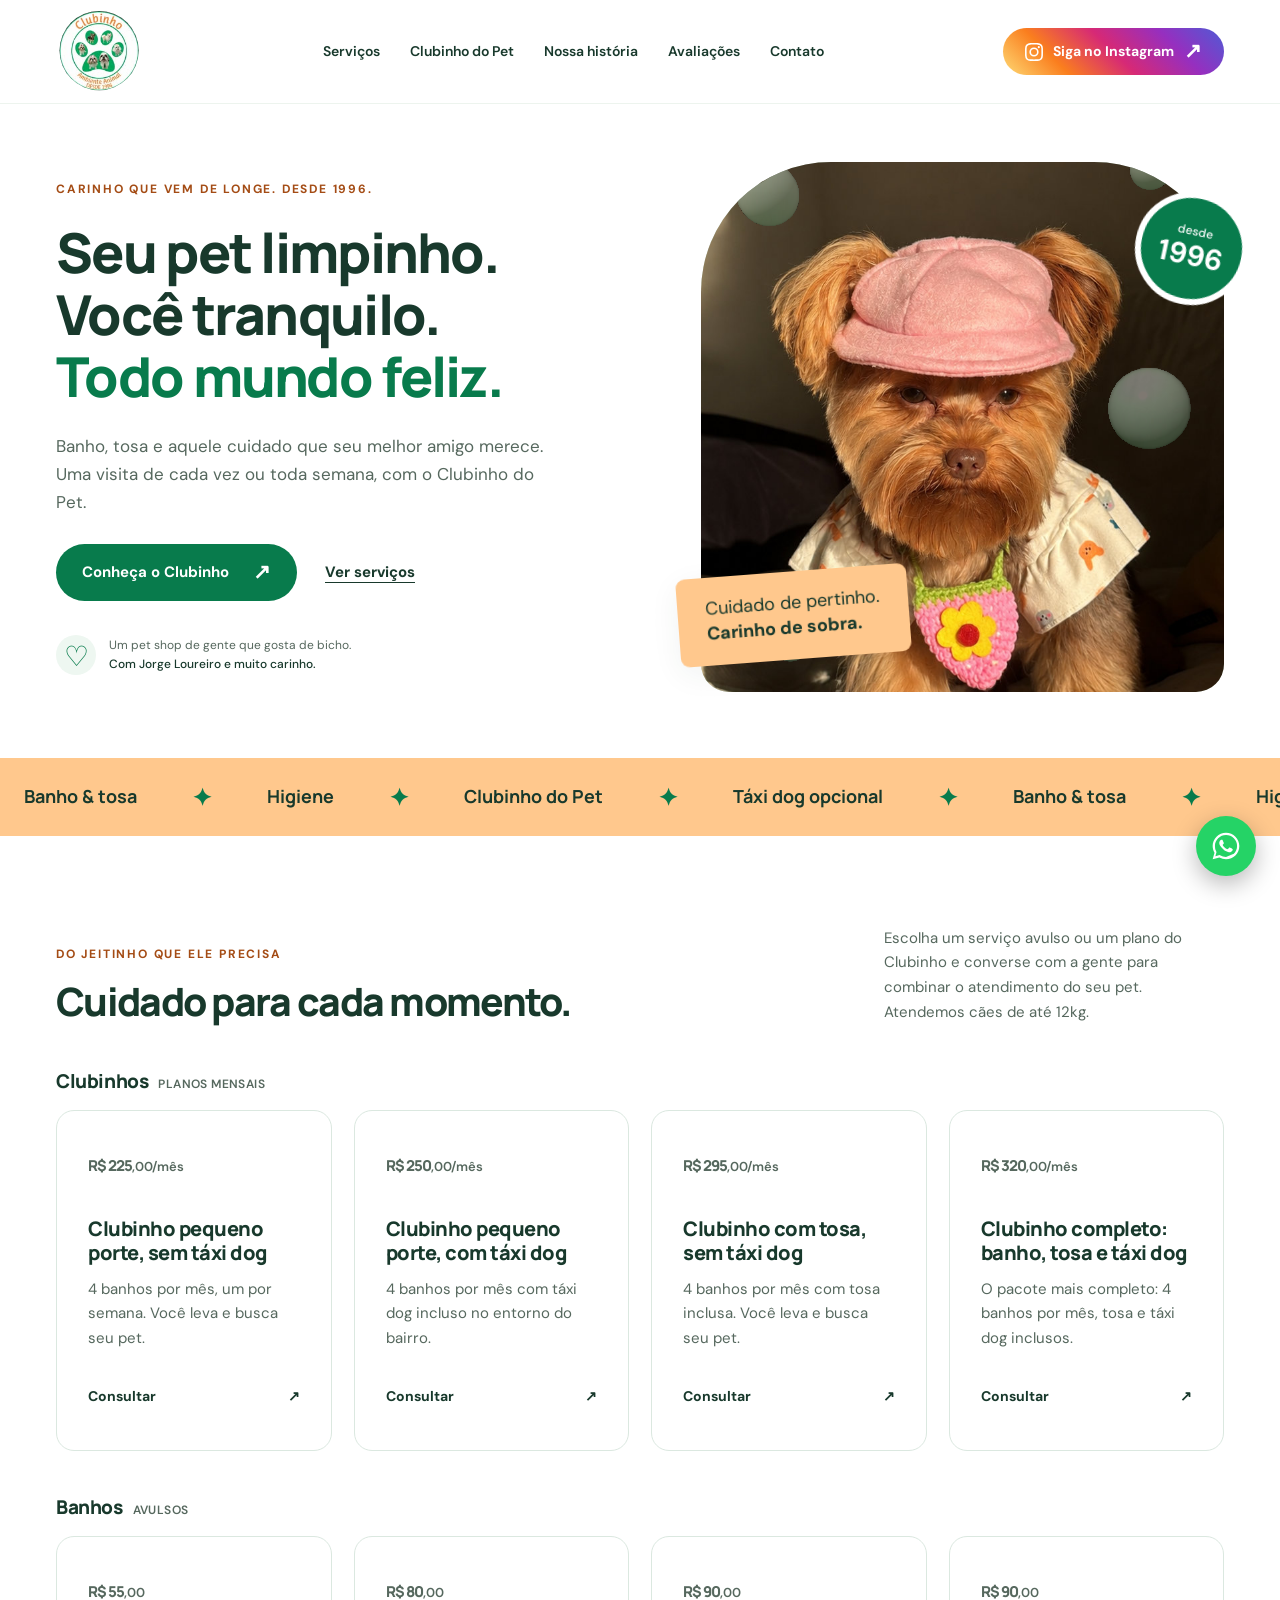
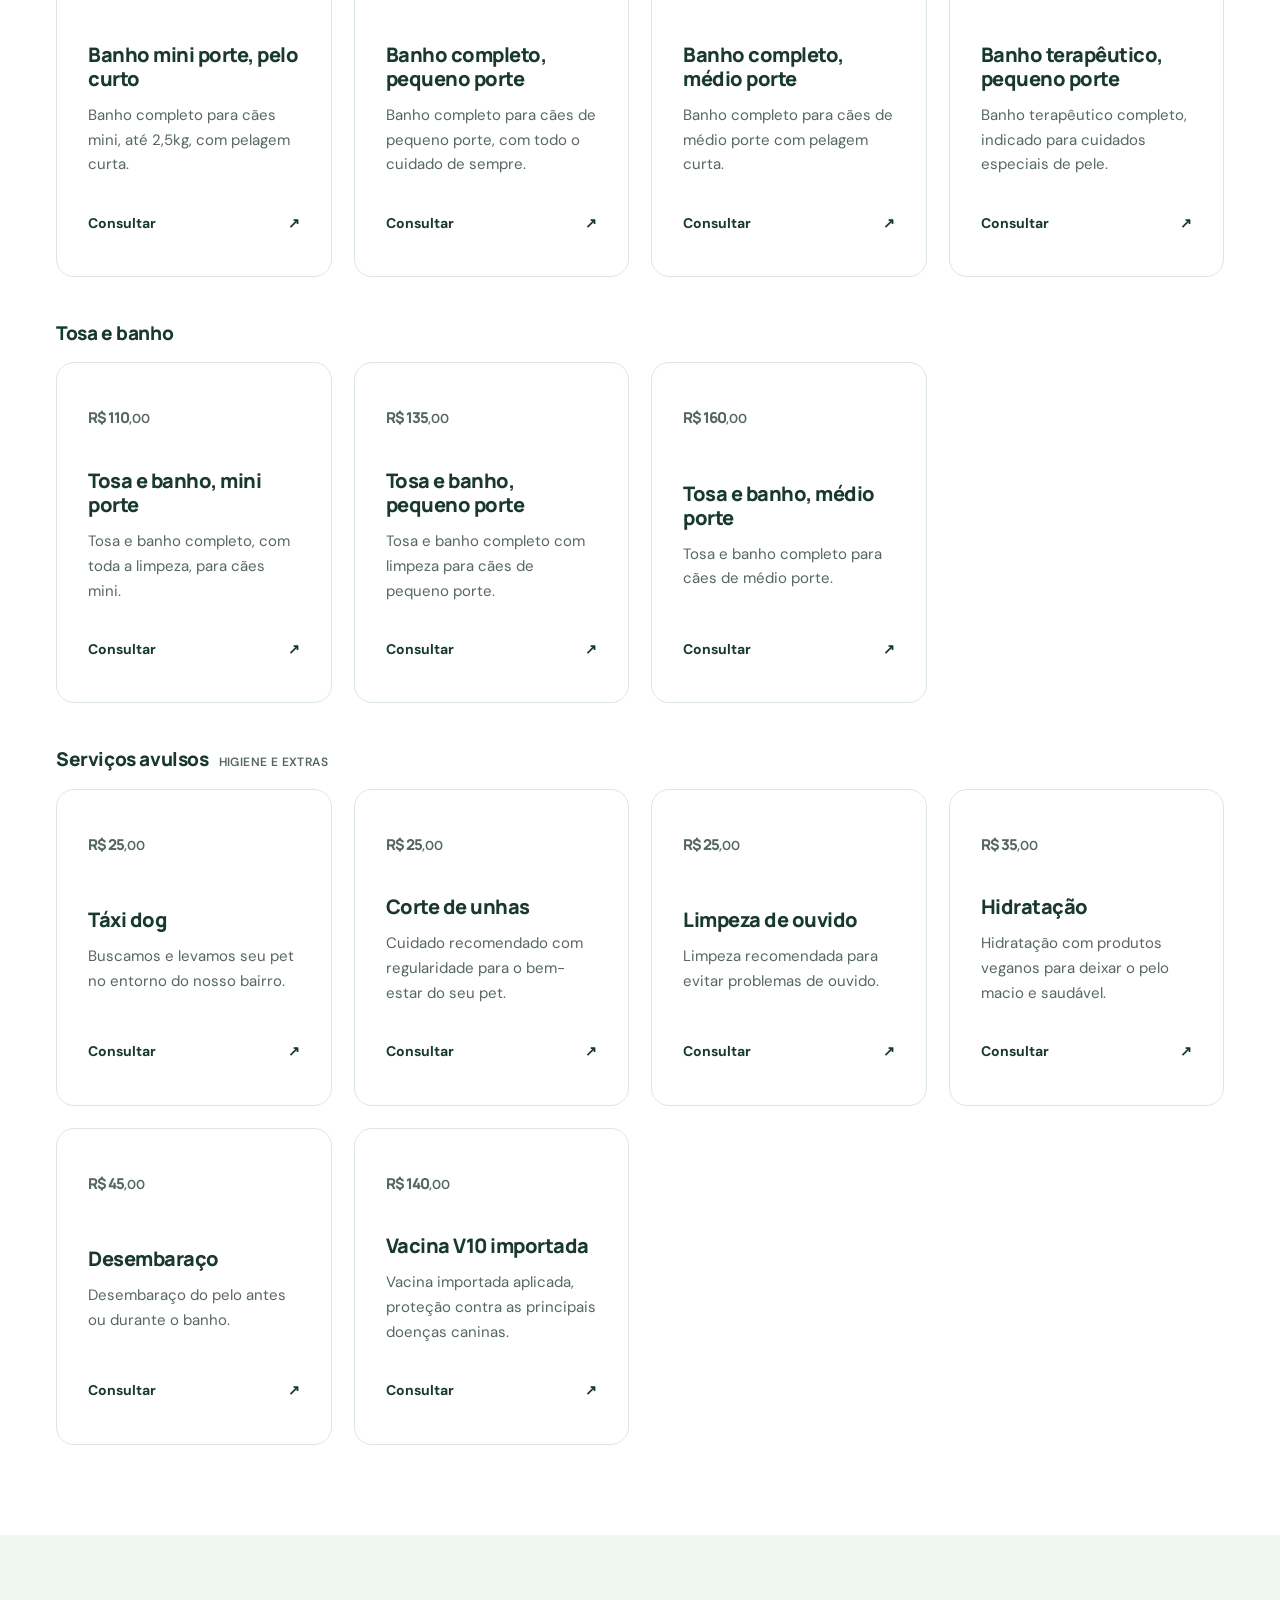
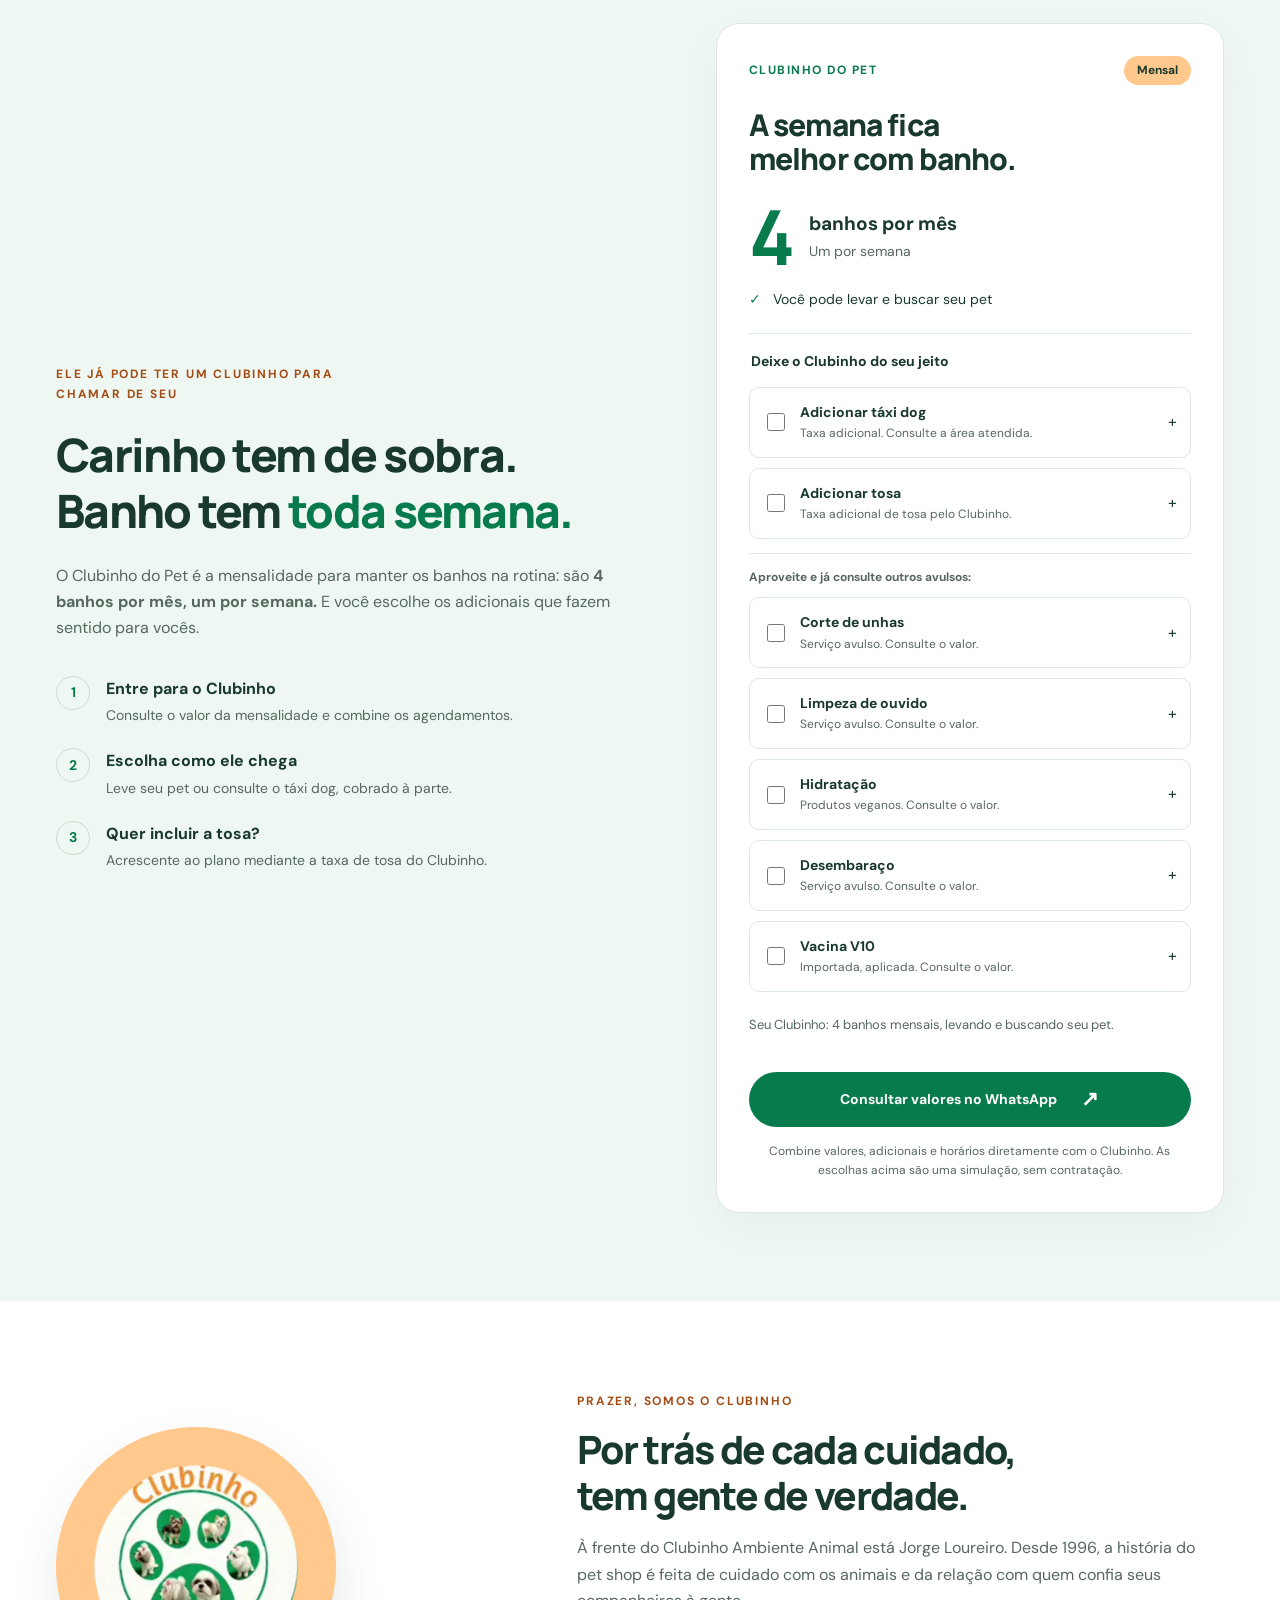
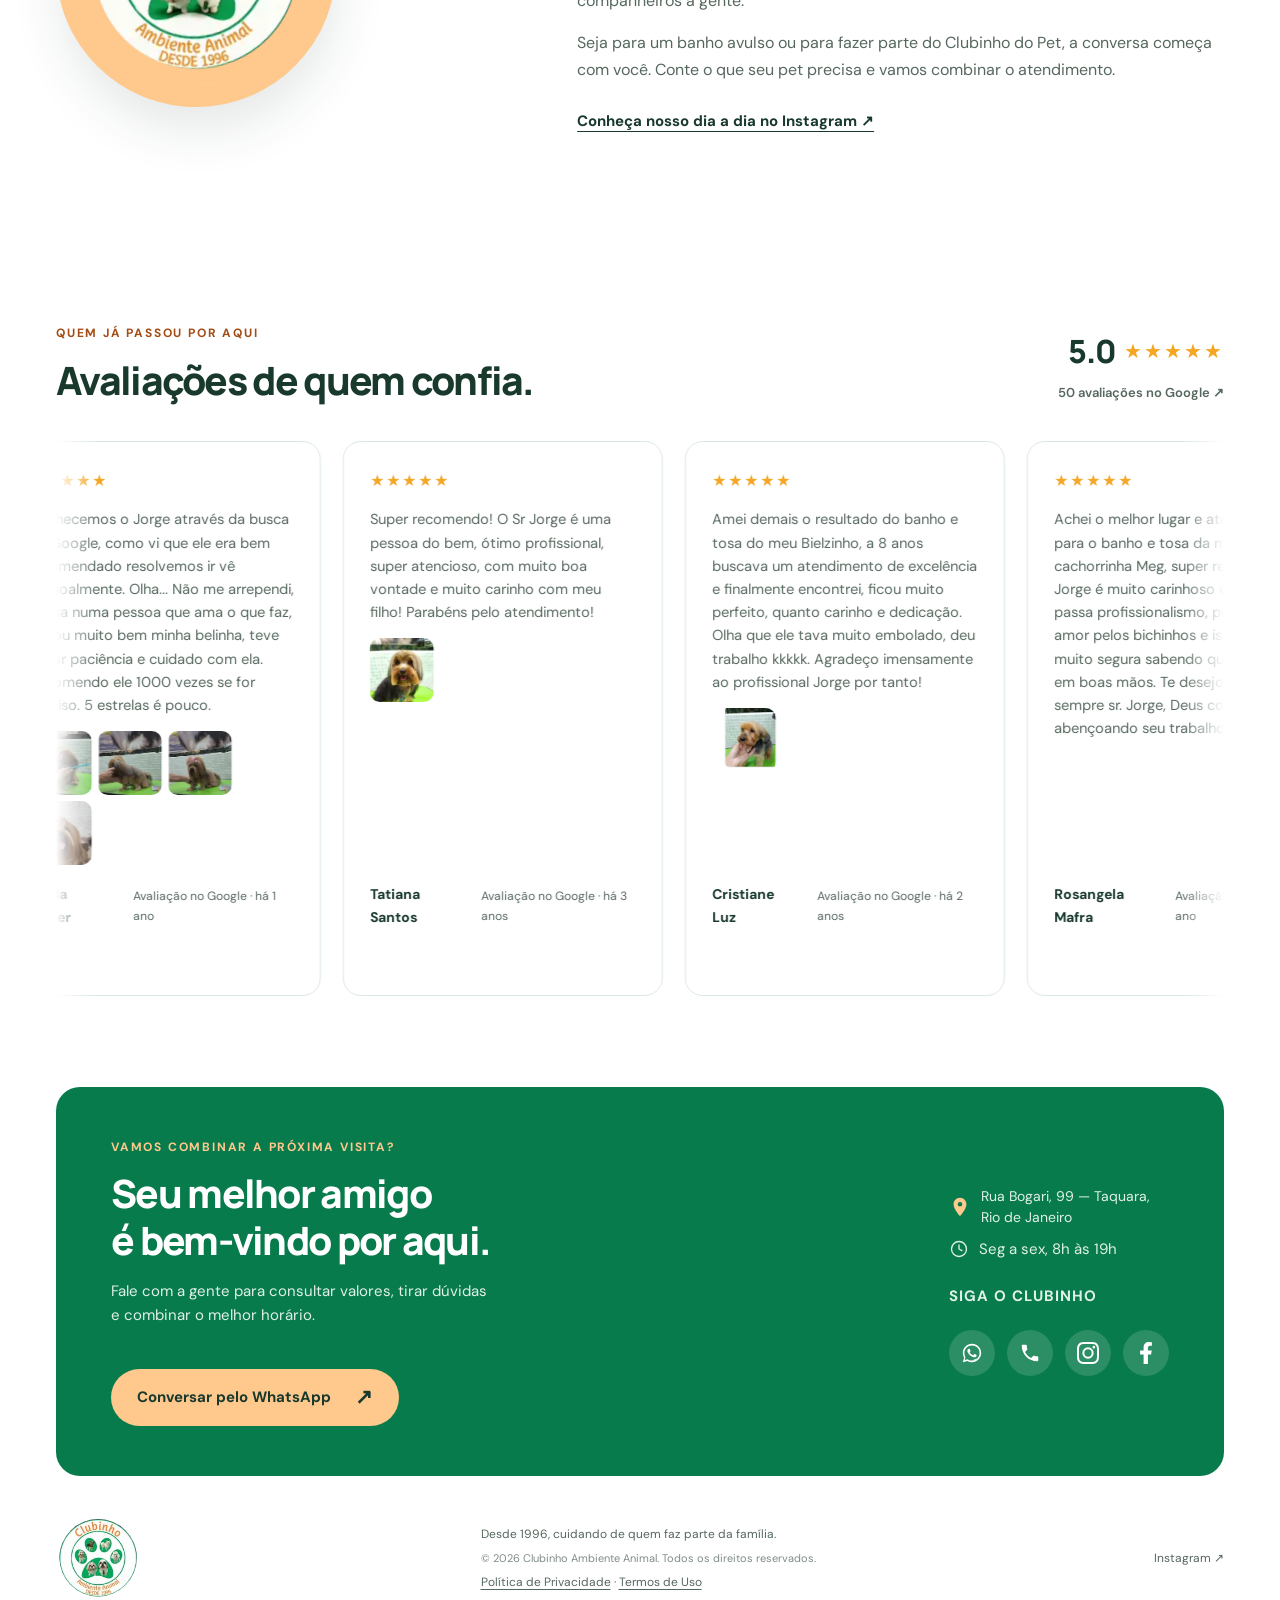
==== commit 8ddcb078: "Troca o <video> da logo animada por imagem animada (WebP) Mesmo com a máscara sobreposta, a forma ai" ====
--- a/index.html
+++ b/index.html
@@ -142,7 +142,7 @@
 </div>
 </section>
 <section class="club-section" id="clubinho"><div class="wrap club-grid"><div class="club-copy"><p class="eyebrow">ELE JÁ PODE TER UM CLUBINHO PARA CHAMAR DE SEU</p><h2>Carinho tem de sobra.<br>Banho tem <em>toda semana.</em></h2><p>O Clubinho do Pet é a mensalidade para manter os banhos na rotina: são <strong>4 banhos por mês, um por semana.</strong> E você escolhe os adicionais que fazem sentido para vocês.</p><div class="steps"><div><span>1</span><p><strong>Entre para o Clubinho</strong>Consulte o valor da mensalidade e combine os agendamentos.</p></div><div><span>2</span><p><strong>Escolha como ele chega</strong>Leve seu pet ou consulte o táxi dog, cobrado à parte.</p></div><div><span>3</span><p><strong>Quer incluir a tosa?</strong>Acrescente ao plano mediante a taxa de tosa do Clubinho.</p></div></div></div><div class="plan"><div class="plan-top"><span>CLUBINHO DO PET</span><span class="pill">Mensal</span></div><h3>A semana fica<br>melhor com banho.</h3><div class="bath-count"><b>4</b><p><strong>banhos por mês</strong>Um por semana</p></div><div class="included"><span aria-hidden="true">✓</span> Você pode levar e buscar seu pet</div><fieldset><legend>Deixe o Clubinho do seu jeito</legend><label><input type="checkbox" id="taxi"><span><strong>Adicionar táxi dog</strong><small>Taxa adicional. Consulte a área atendida.</small></span><span aria-hidden="true">+</span></label><label><input type="checkbox" id="tosa"><span><strong>Adicionar tosa</strong><small>Taxa adicional de tosa pelo Clubinho.</small></span><span aria-hidden="true">+</span></label><p class="fieldset-divider">Aproveite e já consulte outros avulsos:</p><label><input type="checkbox" id="extra-unhas"><span><strong>Corte de unhas</strong><small>Serviço avulso. Consulte o valor.</small></span><span aria-hidden="true">+</span></label><label><input type="checkbox" id="extra-ouvido"><span><strong>Limpeza de ouvido</strong><small>Serviço avulso. Consulte o valor.</small></span><span aria-hidden="true">+</span></label><label><input type="checkbox" id="extra-hidratacao"><span><strong>Hidratação</strong><small>Produtos veganos. Consulte o valor.</small></span><span aria-hidden="true">+</span></label><label><input type="checkbox" id="extra-desembaraco"><span><strong>Desembaraço</strong><small>Serviço avulso. Consulte o valor.</small></span><span aria-hidden="true">+</span></label><label><input type="checkbox" id="extra-vacina"><span><strong>Vacina V10</strong><small>Importada, aplicada. Consulte o valor.</small></span><span aria-hidden="true">+</span></label></fieldset><p class="plan-summary" id="plan-summary" aria-live="polite">Seu Clubinho: 4 banhos mensais, levando e buscando seu pet.</p><a class="button full" id="plan-whatsapp" href="https://wa.me/5521992985489" target="_blank" rel="noopener noreferrer">Consultar valores no WhatsApp <span aria-hidden="true">↗</span></a><p class="fineprint">Combine valores, adicionais e horários diretamente com o Clubinho. As escolhas acima são uma simulação, sem contratação.</p></div></div></section>
-<section class="about wrap section" id="sobre"><div class="history-mark"><div class="history-logo-frame"><video class="history-logo" autoplay muted loop playsinline disablepictureinpicture preload="metadata" aria-label="Clubinho Ambiente Animal — desde 1996" poster="assets/logo-original.png" width="280" height="280"><source src="assets/logo-animada.mp4" type="video/mp4"></video><img class="history-logo-mask" src="assets/history-logo-mask.png" alt="" aria-hidden="true" width="600" height="600"></div></div><div><p class="eyebrow">PRAZER, SOMOS O CLUBINHO</p><h2>Por trás de cada cuidado,<br>tem gente de verdade.</h2><p>À frente do Clubinho Ambiente Animal está Jorge Loureiro. Desde 1996, a história do pet shop é feita de cuidado com os animais e da relação com quem confia seus companheiros à gente.</p><p>Seja para um banho avulso ou para fazer parte do Clubinho do Pet, a conversa começa com você. Conte o que seu pet precisa e vamos combinar o atendimento.</p><a class="text-link" href="https://www.instagram.com/clubinho_ambiente_animal/" target="_blank" rel="noopener noreferrer">Conheça nosso dia a dia no Instagram ↗</a></div></section>
+<section class="about wrap section" id="sobre"><div class="history-mark"><div class="history-logo-frame"><img class="history-logo" src="assets/history-logo.webp" alt="Clubinho Ambiente Animal — desde 1996" width="280" height="280"><img class="history-logo-mask" src="assets/history-logo-mask.png" alt="" aria-hidden="true" width="600" height="600"></div></div><div><p class="eyebrow">PRAZER, SOMOS O CLUBINHO</p><h2>Por trás de cada cuidado,<br>tem gente de verdade.</h2><p>À frente do Clubinho Ambiente Animal está Jorge Loureiro. Desde 1996, a história do pet shop é feita de cuidado com os animais e da relação com quem confia seus companheiros à gente.</p><p>Seja para um banho avulso ou para fazer parte do Clubinho do Pet, a conversa começa com você. Conte o que seu pet precisa e vamos combinar o atendimento.</p><a class="text-link" href="https://www.instagram.com/clubinho_ambiente_animal/" target="_blank" rel="noopener noreferrer">Conheça nosso dia a dia no Instagram ↗</a></div></section>
 <section class="reviews wrap section" id="avaliacoes">
 <div class="section-heading"><div><p class="eyebrow">QUEM JÁ PASSOU POR AQUI</p><h2>Avaliações de quem confia.</h2></div><a class="reviews-score" href="https://www.google.com/maps/search/?api=1&query=Clubinho+Ambiente+Animal+Taquara+Rio+de+Janeiro" target="_blank" rel="noopener noreferrer"><span class="reviews-score-row"><strong>5.0</strong><span class="review-stars" aria-hidden="true">★★★★★</span></span><small>50 avaliações no Google ↗</small></a></div>
 <div class="review-carousel"><div class="review-track">
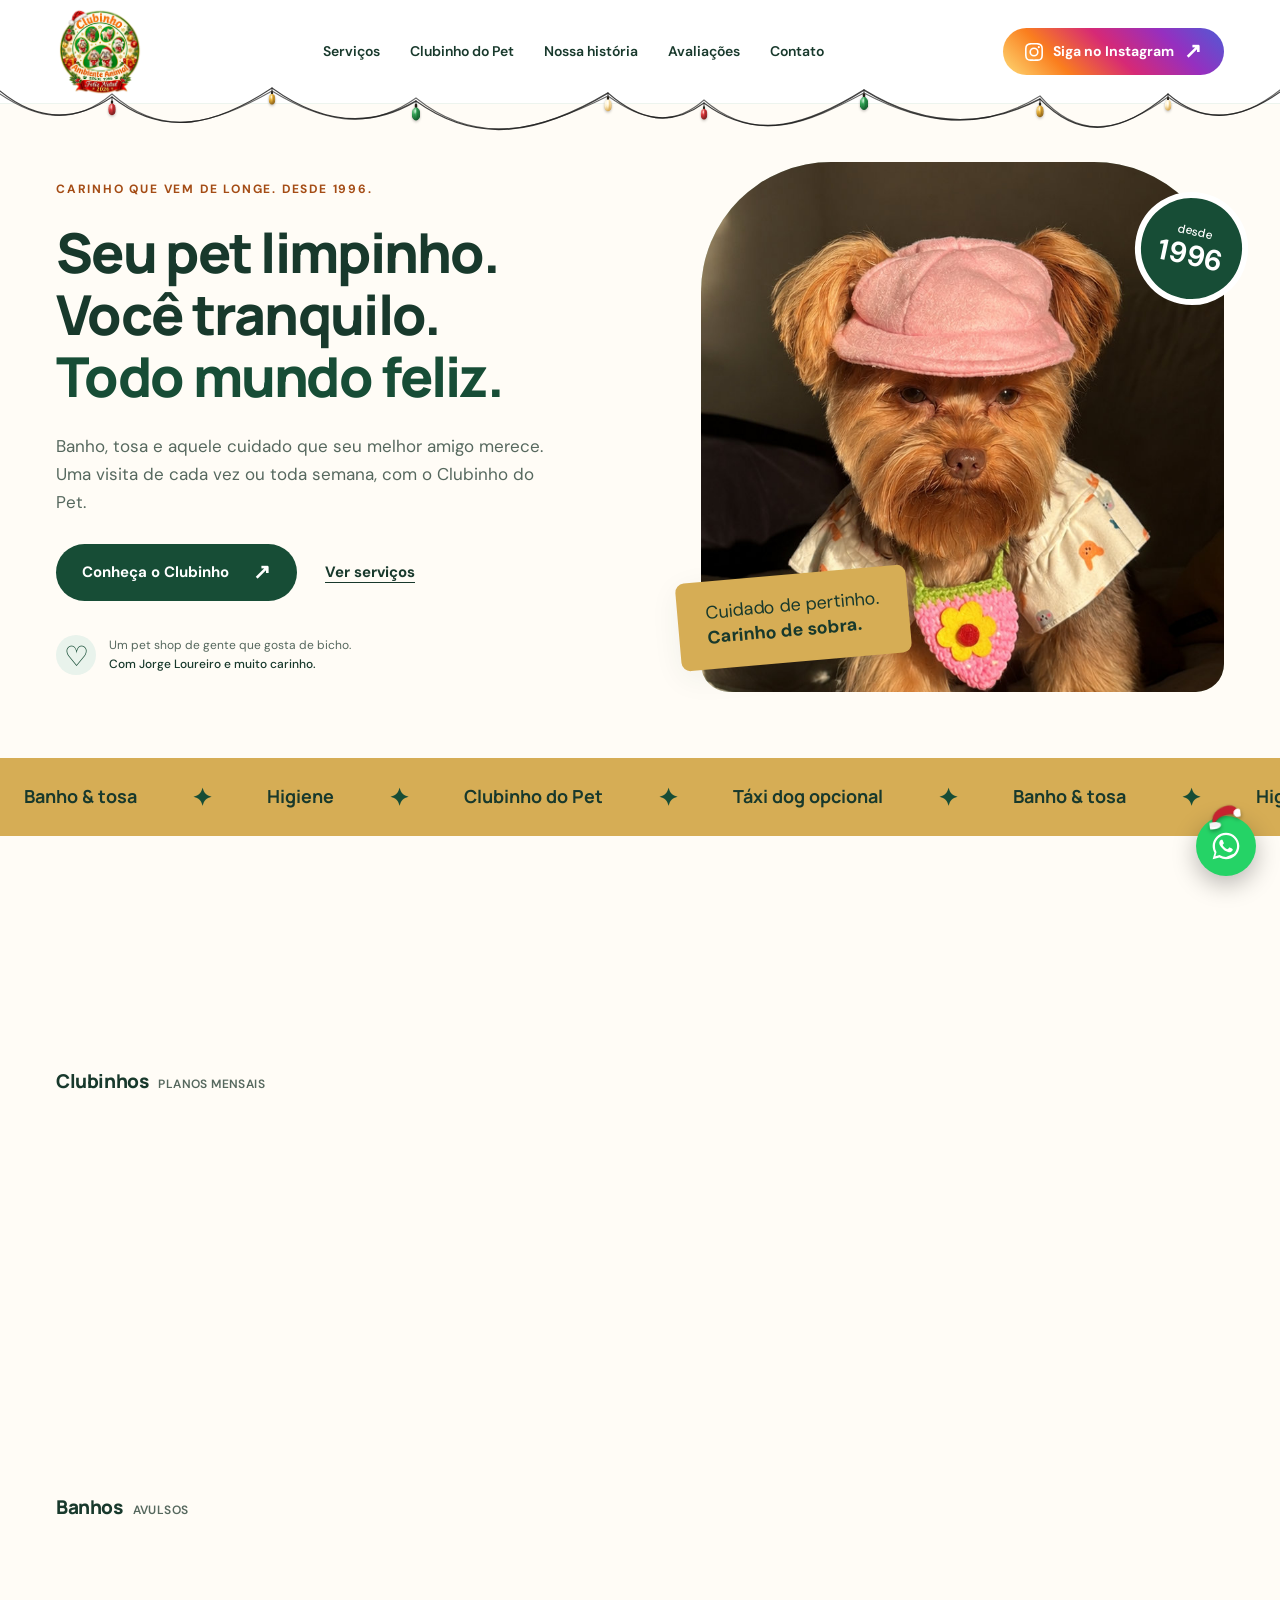
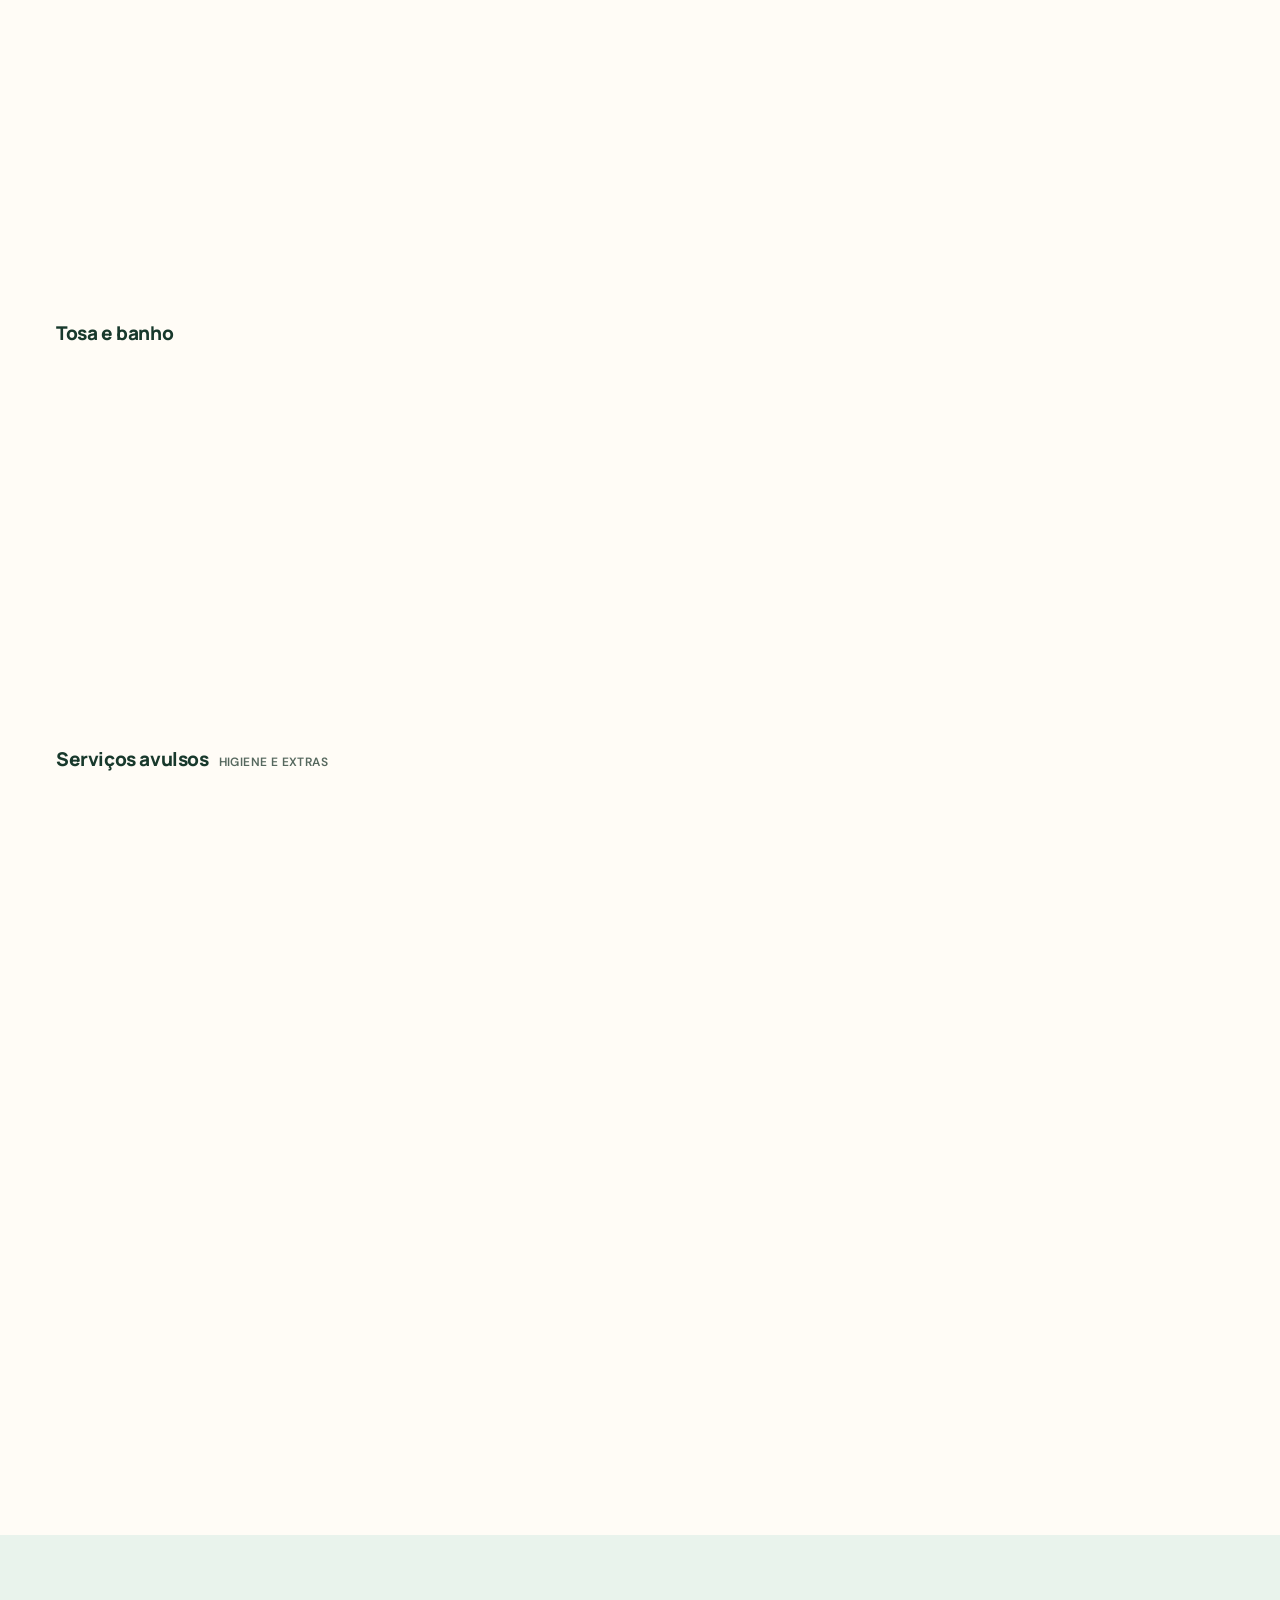
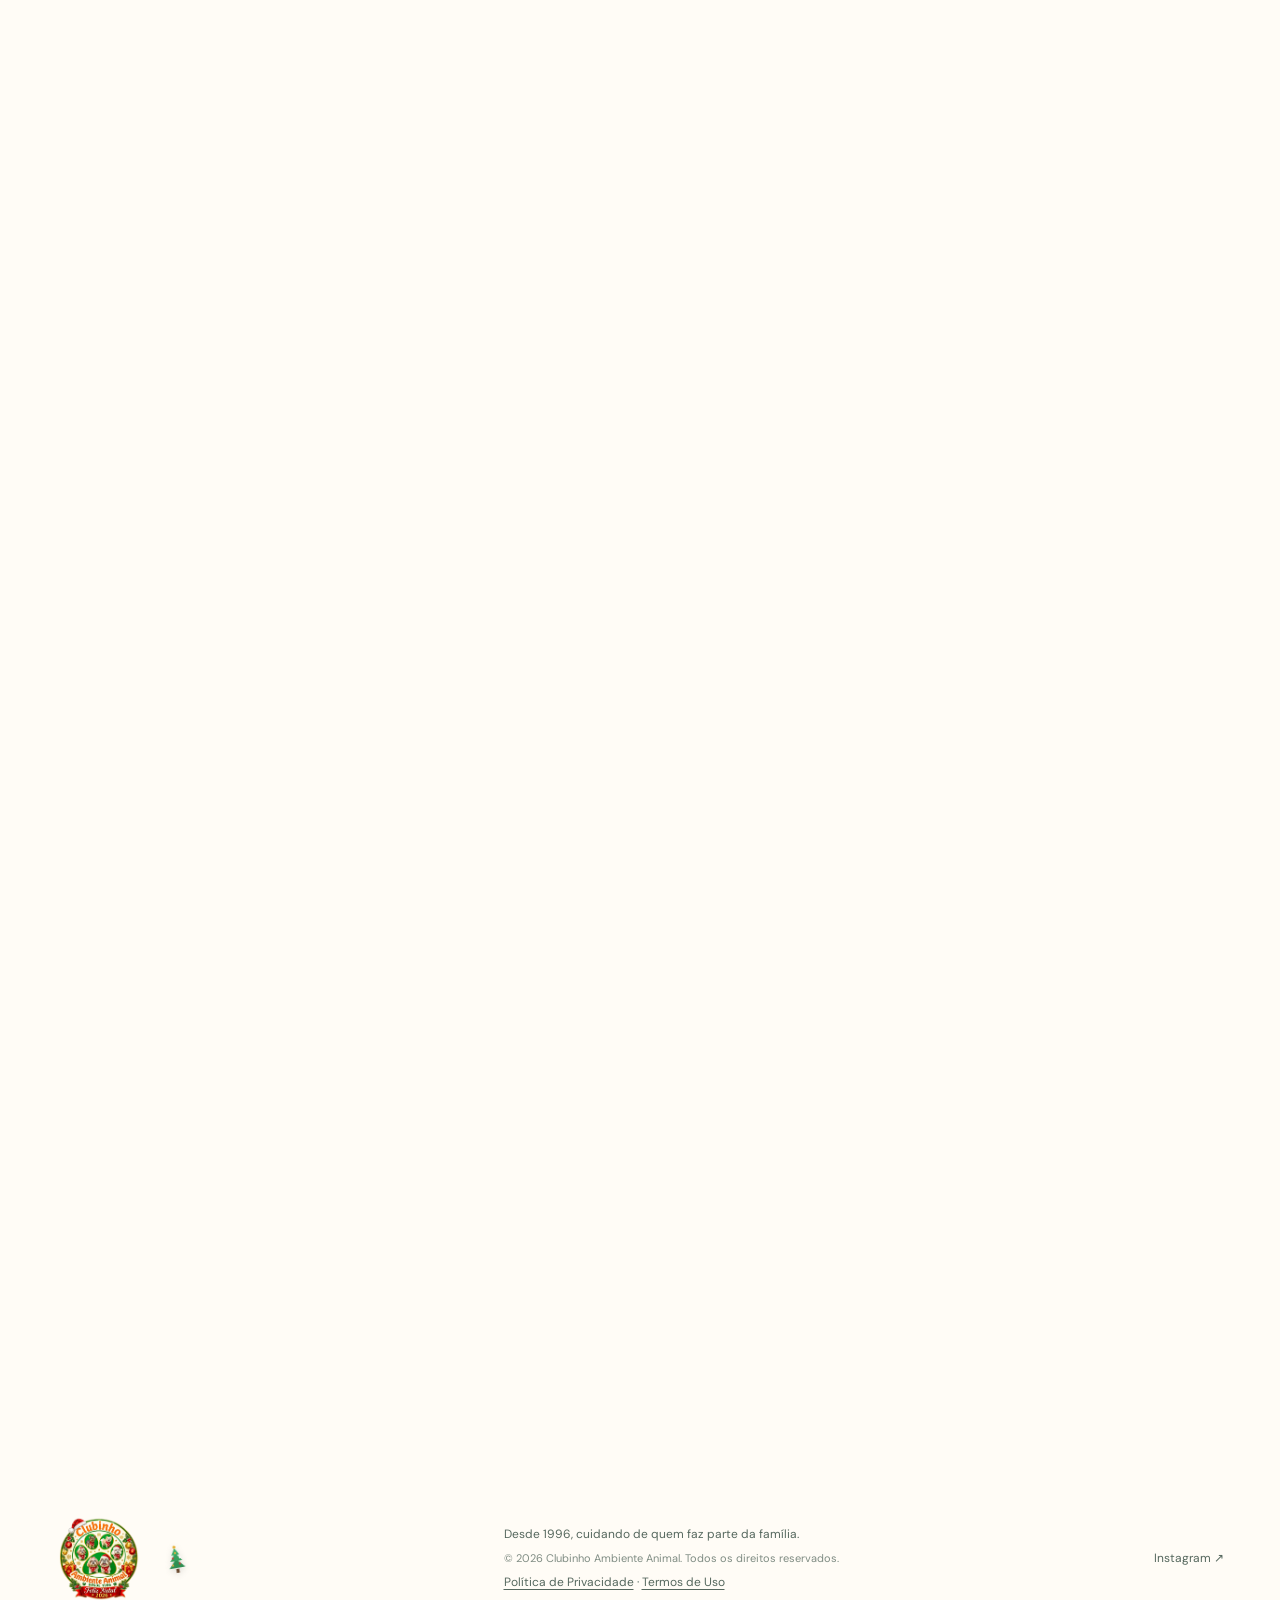
==== commit cb018d40: "Adiciona edição especial de Natal: nova logo, paleta natalina e decorações Troca a logo pela arte na" ====
--- a/index.html
+++ b/index.html
@@ -33,6 +33,7 @@
 <link rel="preload" href="assets/fonts/manrope.woff2" as="font" type="font/woff2" crossorigin>
 <link rel="preload" href="assets/pet.jpg" as="image" fetchpriority="high">
 <link rel="stylesheet" href="css/style.css">
+<link rel="stylesheet" href="css/christmas.css">
 <script type="application/ld+json">
 {
   "@context": "https://schema.org",
@@ -52,7 +53,7 @@
   "url": "https://clubinhoambienteanimal.com.br/",
   "telephone": "+5521992985489",
   "image": "https://clubinhoambienteanimal.com.br/assets/og-image.jpg",
-  "logo": "https://clubinhoambienteanimal.com.br/assets/logo-original.png",
+  "logo": "https://clubinhoambienteanimal.com.br/assets/logo-natal.webp",
   "priceRange": "R$25 - R$320",
   "founder": { "@type": "Person", "name": "Jorge Loureiro" },
   "foundingDate": "1996",
@@ -90,10 +91,79 @@
 </script>
 </head>
 <body>
+<svg aria-hidden="true" style="position:absolute;width:0;height:0" focusable="false"><defs><symbol id="xmas-flake-shape" viewBox="0 0 24 24">
+<g stroke="currentColor" stroke-width="1.7" stroke-linecap="round" fill="none">
+<line x1="12" y1="2" x2="12" y2="22"/><line x1="12" y1="2" x2="9" y2="5"/><line x1="12" y1="2" x2="15" y2="5"/><line x1="12" y1="22" x2="9" y2="19"/><line x1="12" y1="22" x2="15" y2="19"/>
+<g transform="rotate(60 12 12)"><line x1="12" y1="2" x2="12" y2="22"/><line x1="12" y1="2" x2="9" y2="5"/><line x1="12" y1="2" x2="15" y2="5"/><line x1="12" y1="22" x2="9" y2="19"/><line x1="12" y1="22" x2="15" y2="19"/></g>
+<g transform="rotate(120 12 12)"><line x1="12" y1="2" x2="12" y2="22"/><line x1="12" y1="2" x2="9" y2="5"/><line x1="12" y1="2" x2="15" y2="5"/><line x1="12" y1="22" x2="9" y2="19"/><line x1="12" y1="22" x2="15" y2="19"/></g>
+</g>
+</symbol>
+<symbol id="xmas-bulb-shape" viewBox="0 0 20 36">
+<ellipse class="halo" cx="10" cy="20" rx="11" ry="13"/>
+<path class="body" d="M10,6 C14,6 16,12 16,18 C16,26 13,32 10,32 C7,32 4,26 4,18 C4,12 6,6 10,6 Z"/>
+<rect x="7" y="0" width="6" height="7" rx="1.5" fill="#241f16"/>
+<ellipse class="shine" cx="7.5" cy="15" rx="1.6" ry="4" fill="#fff" opacity=".45"/>
+</symbol>
+<radialGradient id="xmas-glass-red" cx="35%" cy="28%" r="75%">
+<stop offset="0%" stop-color="#ffb3ac"/><stop offset="45%" stop-color="#d6373a"/><stop offset="100%" stop-color="#7a1f1f"/>
+</radialGradient>
+<radialGradient id="xmas-glass-green" cx="35%" cy="28%" r="75%">
+<stop offset="0%" stop-color="#bdf3cb"/><stop offset="45%" stop-color="#2f9e52"/><stop offset="100%" stop-color="#145a2c"/>
+</radialGradient>
+<radialGradient id="xmas-glass-gold" cx="35%" cy="28%" r="75%">
+<stop offset="0%" stop-color="#fff2c2"/><stop offset="45%" stop-color="#e8b23d"/><stop offset="100%" stop-color="#8f6318"/>
+</radialGradient>
+<radialGradient id="xmas-glass-white" cx="35%" cy="28%" r="75%">
+<stop offset="0%" stop-color="#ffffff"/><stop offset="45%" stop-color="#fff2cf"/><stop offset="100%" stop-color="#d9a84f"/>
+</radialGradient>
+<symbol id="xmas-tree-shape" viewBox="0 0 24 30">
+<rect x="10.5" y="25" width="3" height="4" fill="#6b4a2f"/>
+<polygon points="12,15 20,24 4,24" fill="#2f8f52"/>
+<polygon points="12,9 18,17 6,17" fill="#36a05d"/>
+<polygon points="12,4 16,11 8,11" fill="#3fae68"/>
+<circle cx="12" cy="3" r="1.6" fill="#e8b23d"/>
+<circle cx="9" cy="14" r="1" fill="#d6373a"/>
+<circle cx="15" cy="20" r="1" fill="#d6373a"/>
+<circle cx="12" cy="9" r="1" fill="#e8b23d"/>
+<circle cx="8" cy="21" r="1" fill="#e8b23d"/>
+<circle cx="16" cy="14" r="1" fill="#fff"/>
+</symbol>
+<symbol id="xmas-cane-shape" viewBox="0 0 16 30">
+<path d="M8,29 L8,12 A5,5 0 1 1 3,7" fill="none" stroke="#fff" stroke-width="4" stroke-linecap="round"/>
+<path d="M8,29 L8,12 A5,5 0 1 1 3,7" fill="none" stroke="#d6373a" stroke-width="4" stroke-linecap="round" stroke-dasharray="3.2 3.2"/>
+</symbol>
+<symbol id="xmas-hat-shape" viewBox="0 0 34 26">
+<path d="M4,21 C4,21 0,6 17,2 C27,-1 34,6 30,12 C21,8 8,11 4,21 Z" fill="#c62330"/>
+<path d="M4,21 C4,21 0,6 17,2 C27,-1 34,6 30,12 C21,8 8,11 4,21 Z" fill="none" stroke="#9c1b26" stroke-width=".6" opacity=".5"/>
+<ellipse cx="4.5" cy="21" rx="7.5" ry="3.8" fill="#fff"/>
+<ellipse cx="4.5" cy="20" rx="7.5" ry="2.6" fill="#f3f3f3"/>
+<circle cx="31" cy="10" r="4.4" fill="#fff"/>
+</symbol>
+</defs></svg>
+<div class="xmas-snow" aria-hidden="true"><svg class="flk" viewBox="0 0 24 24"><use href="#xmas-flake-shape"></use></svg><svg class="flk" viewBox="0 0 24 24"><use href="#xmas-flake-shape"></use></svg><svg class="flk" viewBox="0 0 24 24"><use href="#xmas-flake-shape"></use></svg><svg class="flk" viewBox="0 0 24 24"><use href="#xmas-flake-shape"></use></svg><svg class="flk" viewBox="0 0 24 24"><use href="#xmas-flake-shape"></use></svg><svg class="flk" viewBox="0 0 24 24"><use href="#xmas-flake-shape"></use></svg><svg class="flk" viewBox="0 0 24 24"><use href="#xmas-flake-shape"></use></svg><svg class="flk" viewBox="0 0 24 24"><use href="#xmas-flake-shape"></use></svg><svg class="flk" viewBox="0 0 24 24"><use href="#xmas-flake-shape"></use></svg><svg class="flk" viewBox="0 0 24 24"><use href="#xmas-flake-shape"></use></svg><svg class="flk" viewBox="0 0 24 24"><use href="#xmas-flake-shape"></use></svg><svg class="flk" viewBox="0 0 24 24"><use href="#xmas-flake-shape"></use></svg><svg class="flk" viewBox="0 0 24 24"><use href="#xmas-flake-shape"></use></svg><svg class="flk" viewBox="0 0 24 24"><use href="#xmas-flake-shape"></use></svg><svg class="flk" viewBox="0 0 24 24"><use href="#xmas-flake-shape"></use></svg><svg class="flk" viewBox="0 0 24 24"><use href="#xmas-flake-shape"></use></svg><svg class="flk" viewBox="0 0 24 24"><use href="#xmas-flake-shape"></use></svg><svg class="flk" viewBox="0 0 24 24"><use href="#xmas-flake-shape"></use></svg></div>
 <a class="skip" href="#conteudo">Pular para o conteúdo</a>
-<header><a href="#" class="brand" aria-label="Clubinho Ambiente Animal, início"><img class="official-logo" src="assets/logo-original.png" alt="Clubinho Ambiente Animal — desde 1996" width="88" height="88"></a><nav aria-label="Menu principal"><a href="#servicos">Serviços</a><a href="#clubinho">Clubinho do Pet</a><a href="#sobre">Nossa história</a><a href="#avaliacoes">Avaliações</a><a href="#contato">Contato</a></nav><a class="button small instagram" href="https://www.instagram.com/clubinho_ambiente_animal/" target="_blank" rel="noopener noreferrer"><svg viewBox="0 0 24 24" aria-hidden="true"><path d="M12 2.163c3.204 0 3.584.012 4.85.07 3.252.148 4.771 1.691 4.919 4.919.058 1.265.069 1.645.069 4.849 0 3.205-.012 3.584-.069 4.849-.149 3.225-1.664 4.771-4.919 4.919-1.266.058-1.644.07-4.85.07-3.204 0-3.584-.012-4.849-.07-3.26-.149-4.771-1.699-4.919-4.92-.058-1.265-.07-1.644-.07-4.849 0-3.204.013-3.583.07-4.849.149-3.227 1.664-4.771 4.919-4.919 1.266-.057 1.645-.069 4.849-.069zM12 0C8.741 0 8.332.014 7.052.072 2.695.272.273 2.69.073 7.052.014 8.333 0 8.741 0 12c0 3.259.014 3.668.072 4.948.2 4.358 2.618 6.78 6.98 6.98C8.333 23.986 8.741 24 12 24c3.259 0 3.668-.014 4.948-.072 4.354-.2 6.782-2.618 6.979-6.98.059-1.28.073-1.689.073-4.948 0-3.259-.014-3.667-.072-4.947-.196-4.354-2.617-6.78-6.979-6.98C15.668.014 15.259 0 12 0zm0 5.838a6.162 6.162 0 1 0 0 12.324 6.162 6.162 0 0 0 0-12.324zM12 16a4 4 0 1 1 0-8 4 4 0 0 1 0 8zm6.406-11.845a1.44 1.44 0 1 0 0 2.881 1.44 1.44 0 0 0 0-2.881z"/></svg>Siga no Instagram <span aria-hidden="true">↗</span></a></header>
+<header><svg class="xmas-lights" aria-hidden="true" viewBox="0 0 1600 86" preserveAspectRatio="none">
+<path class="xmas-lights-wire-a" d="M0,8 C46,38 92,40 140,14 C206,56 272,41 340,5 C399,39 459,47 520,18 C599,64 678,49 760,10 C800,38 839,44 880,20 C946,60 1012,41 1080,7 C1153,43 1225,47 1300,16 C1353,60 1406,48 1460,11 C1506,43 1552,36 1600,9"/>
+<path class="xmas-lights-wire-b" d="M0,11 C46,36 92,43 140,11 C206,58 272,39 340,8 C399,37 459,50 520,15 C599,66 678,46 760,13 C800,36 839,46 880,17 C946,63 1012,39 1080,10 C1153,41 1225,50 1300,13 C1353,62 1406,45 1460,14 C1506,41 1552,38 1600,7"/>
+<line class="xmas-lights-bulb-stem" x1="140" y1="14" x2="140" y2="17"/>
+<line class="xmas-lights-bulb-stem" x1="340" y1="5" x2="340" y2="8"/>
+<line class="xmas-lights-bulb-stem" x1="520" y1="18" x2="520" y2="21"/>
+<line class="xmas-lights-bulb-stem" x1="760" y1="10" x2="760" y2="13"/>
+<line class="xmas-lights-bulb-stem" x1="880" y1="20" x2="880" y2="23"/>
+<line class="xmas-lights-bulb-stem" x1="1080" y1="7" x2="1080" y2="10"/>
+<line class="xmas-lights-bulb-stem" x1="1300" y1="16" x2="1300" y2="19"/>
+<line class="xmas-lights-bulb-stem" x1="1460" y1="11" x2="1460" y2="14"/>
+<use href="#xmas-bulb-shape" class="xmas-bulb red steady" x="135.5" y="17" width="9" height="17"/>
+<use href="#xmas-bulb-shape" class="xmas-bulb gold flicker" x="336" y="8" width="8" height="15"/>
+<use href="#xmas-bulb-shape" class="xmas-bulb green breathe" x="515" y="21" width="10" height="18"/>
+<use href="#xmas-bulb-shape" class="xmas-bulb white steady" x="755.5" y="13" width="9" height="17"/>
+<use href="#xmas-bulb-shape" class="xmas-bulb red breathe" x="876" y="23" width="8" height="15"/>
+<use href="#xmas-bulb-shape" class="xmas-bulb green flicker" x="1075" y="10" width="10" height="19"/>
+<use href="#xmas-bulb-shape" class="xmas-bulb gold steady" x="1295.5" y="19" width="9" height="17"/>
+<use href="#xmas-bulb-shape" class="xmas-bulb white breathe" x="1456" y="14" width="8" height="15"/>
+</svg><a href="#" class="brand" aria-label="Clubinho Ambiente Animal, início"><img class="official-logo" src="assets/logo-natal.webp" alt="Clubinho Ambiente Animal — Feliz Natal, desde 1996" width="88" height="93"></a><nav aria-label="Menu principal"><a href="#servicos">Serviços</a><a href="#clubinho">Clubinho do Pet</a><a href="#sobre">Nossa história</a><a href="#avaliacoes">Avaliações</a><a href="#contato">Contato</a></nav><a class="button small instagram" href="https://www.instagram.com/clubinho_ambiente_animal/" target="_blank" rel="noopener noreferrer"><svg viewBox="0 0 24 24" aria-hidden="true"><path d="M12 2.163c3.204 0 3.584.012 4.85.07 3.252.148 4.771 1.691 4.919 4.919.058 1.265.069 1.645.069 4.849 0 3.205-.012 3.584-.069 4.849-.149 3.225-1.664 4.771-4.919 4.919-1.266.058-1.644.07-4.85.07-3.204 0-3.584-.012-4.849-.07-3.26-.149-4.771-1.699-4.919-4.92-.058-1.265-.07-1.644-.07-4.849 0-3.204.013-3.583.07-4.849.149-3.227 1.664-4.771 4.919-4.919 1.266-.057 1.645-.069 4.849-.069zM12 0C8.741 0 8.332.014 7.052.072 2.695.272.273 2.69.073 7.052.014 8.333 0 8.741 0 12c0 3.259.014 3.668.072 4.948.2 4.358 2.618 6.78 6.98 6.98C8.333 23.986 8.741 24 12 24c3.259 0 3.668-.014 4.948-.072 4.354-.2 6.782-2.618 6.979-6.98.059-1.28.073-1.689.073-4.948 0-3.259-.014-3.667-.072-4.947-.196-4.354-2.617-6.78-6.979-6.98C15.668.014 15.259 0 12 0zm0 5.838a6.162 6.162 0 1 0 0 12.324 6.162 6.162 0 0 0 0-12.324zM12 16a4 4 0 1 1 0-8 4 4 0 0 1 0 8zm6.406-11.845a1.44 1.44 0 1 0 0 2.881 1.44 1.44 0 0 0 0-2.881z"/></svg>Siga no Instagram <span aria-hidden="true">↗</span></a></header>
 <main id="conteudo">
-<section class="hero wrap"><div class="hero-copy"><p class="eyebrow">CARINHO QUE VEM DE LONGE. DESDE 1996.</p><h1>Seu pet limpinho.<br>Você tranquilo.<br><em>Todo mundo feliz.</em></h1><p class="intro">Banho, tosa e aquele cuidado que seu melhor amigo merece. Uma visita de cada vez ou toda semana, com o Clubinho do Pet.</p><div class="actions"><a class="button" href="#clubinho">Conheça o Clubinho <span aria-hidden="true">↗</span></a><a class="text-link" href="#servicos">Ver serviços</a></div><div class="hero-note"><span class="note-symbol" aria-hidden="true">♡</span><p>Um pet shop de gente que gosta de bicho.<br><strong>Com Jorge Loureiro e muito carinho.</strong></p></div></div><div class="hero-visual"><div id="pet-bubbles" aria-hidden="true"></div><img id="hero-photo" src="assets/pet.jpg" alt="Yorkshire com boné e lencinho, pronto pra passear" width="941" height="794" fetchpriority="high"><div class="photo-tag">Cuidado de pertinho.<br><strong>Carinho de sobra.</strong></div><div class="round-label"><strong>desde</strong><b>1996</b></div></div></section>
+<section class="hero wrap"><div class="hero-copy"><p class="eyebrow">CARINHO QUE VEM DE LONGE. DESDE 1996.</p><h1>Seu pet limpinho.<br>Você tranquilo.<br><em>Todo mundo feliz.</em></h1><p class="intro">Banho, tosa e aquele cuidado que seu melhor amigo merece. Uma visita de cada vez ou toda semana, com o Clubinho do Pet.</p><div class="actions"><a class="button" href="#clubinho">Conheça o Clubinho <span aria-hidden="true">↗</span></a><a class="text-link" href="#servicos">Ver serviços</a></div><div class="hero-note"><span class="note-symbol" aria-hidden="true">♡</span><p>Um pet shop de gente que gosta de bicho.<br><strong>Com Jorge Loureiro e muito carinho.</strong></p></div></div><div class="hero-visual"><span class="xmas-star hero-a" aria-hidden="true"></span><span class="xmas-star hero-b" aria-hidden="true"></span><div id="pet-bubbles" aria-hidden="true"></div><img id="hero-photo" src="assets/pet.jpg" alt="Yorkshire com boné e lencinho, pronto pra passear" width="941" height="794" fetchpriority="high"><div class="photo-tag">Cuidado de pertinho.<br><strong>Carinho de sobra.</strong></div><div class="round-label"><strong>desde</strong><b>1996</b></div></div></section>
 <div class="ribbon" aria-label="Nossos cuidados"><div class="ribbon-track">
 <span>Banho & tosa</span><i aria-hidden="true">✦</i><span>Higiene</span><i aria-hidden="true">✦</i><span>Clubinho do Pet</span><i aria-hidden="true">✦</i><span>Táxi dog opcional</span><i aria-hidden="true">✦</i><span aria-hidden="true">Banho & tosa</span><i aria-hidden="true">✦</i><span aria-hidden="true">Higiene</span><i aria-hidden="true">✦</i><span aria-hidden="true">Clubinho do Pet</span><i aria-hidden="true">✦</i><span aria-hidden="true">Táxi dog opcional</span><i aria-hidden="true">✦</i><span aria-hidden="true">Banho & tosa</span><i aria-hidden="true">✦</i><span aria-hidden="true">Higiene</span><i aria-hidden="true">✦</i><span aria-hidden="true">Clubinho do Pet</span><i aria-hidden="true">✦</i><span aria-hidden="true">Táxi dog opcional</span><i aria-hidden="true">✦</i><span aria-hidden="true">Banho & tosa</span><i aria-hidden="true">✦</i><span aria-hidden="true">Higiene</span><i aria-hidden="true">✦</i><span aria-hidden="true">Clubinho do Pet</span><i aria-hidden="true">✦</i><span aria-hidden="true">Táxi dog opcional</span><i aria-hidden="true">✦</i>
 </div></div>
@@ -141,8 +211,8 @@
 </div>
 </div>
 </section>
-<section class="club-section" id="clubinho"><div class="wrap club-grid"><div class="club-copy"><p class="eyebrow">ELE JÁ PODE TER UM CLUBINHO PARA CHAMAR DE SEU</p><h2>Carinho tem de sobra.<br>Banho tem <em>toda semana.</em></h2><p>O Clubinho do Pet é a mensalidade para manter os banhos na rotina: são <strong>4 banhos por mês, um por semana.</strong> E você escolhe os adicionais que fazem sentido para vocês.</p><div class="steps"><div><span>1</span><p><strong>Entre para o Clubinho</strong>Consulte o valor da mensalidade e combine os agendamentos.</p></div><div><span>2</span><p><strong>Escolha como ele chega</strong>Leve seu pet ou consulte o táxi dog, cobrado à parte.</p></div><div><span>3</span><p><strong>Quer incluir a tosa?</strong>Acrescente ao plano mediante a taxa de tosa do Clubinho.</p></div></div></div><div class="plan"><div class="plan-top"><span>CLUBINHO DO PET</span><span class="pill">Mensal</span></div><h3>A semana fica<br>melhor com banho.</h3><div class="bath-count"><b>4</b><p><strong>banhos por mês</strong>Um por semana</p></div><div class="included"><span aria-hidden="true">✓</span> Você pode levar e buscar seu pet</div><fieldset><legend>Deixe o Clubinho do seu jeito</legend><label><input type="checkbox" id="taxi"><span><strong>Adicionar táxi dog</strong><small>Taxa adicional. Consulte a área atendida.</small></span><span aria-hidden="true">+</span></label><label><input type="checkbox" id="tosa"><span><strong>Adicionar tosa</strong><small>Taxa adicional de tosa pelo Clubinho.</small></span><span aria-hidden="true">+</span></label><p class="fieldset-divider">Aproveite e já consulte outros avulsos:</p><label><input type="checkbox" id="extra-unhas"><span><strong>Corte de unhas</strong><small>Serviço avulso. Consulte o valor.</small></span><span aria-hidden="true">+</span></label><label><input type="checkbox" id="extra-ouvido"><span><strong>Limpeza de ouvido</strong><small>Serviço avulso. Consulte o valor.</small></span><span aria-hidden="true">+</span></label><label><input type="checkbox" id="extra-hidratacao"><span><strong>Hidratação</strong><small>Produtos veganos. Consulte o valor.</small></span><span aria-hidden="true">+</span></label><label><input type="checkbox" id="extra-desembaraco"><span><strong>Desembaraço</strong><small>Serviço avulso. Consulte o valor.</small></span><span aria-hidden="true">+</span></label><label><input type="checkbox" id="extra-vacina"><span><strong>Vacina V10</strong><small>Importada, aplicada. Consulte o valor.</small></span><span aria-hidden="true">+</span></label></fieldset><p class="plan-summary" id="plan-summary" aria-live="polite">Seu Clubinho: 4 banhos mensais, levando e buscando seu pet.</p><a class="button full" id="plan-whatsapp" href="https://wa.me/5521992985489" target="_blank" rel="noopener noreferrer">Consultar valores no WhatsApp <span aria-hidden="true">↗</span></a><p class="fineprint">Combine valores, adicionais e horários diretamente com o Clubinho. As escolhas acima são uma simulação, sem contratação.</p></div></div></section>
-<section class="about wrap section" id="sobre"><div class="history-mark"><div class="history-logo-frame"><img class="history-logo" src="assets/history-logo.webp" alt="Clubinho Ambiente Animal — desde 1996" width="280" height="280"><img class="history-logo-mask" src="assets/history-logo-mask.png" alt="" aria-hidden="true" width="600" height="600"></div></div><div><p class="eyebrow">PRAZER, SOMOS O CLUBINHO</p><h2>Por trás de cada cuidado,<br>tem gente de verdade.</h2><p>À frente do Clubinho Ambiente Animal está Jorge Loureiro. Desde 1996, a história do pet shop é feita de cuidado com os animais e da relação com quem confia seus companheiros à gente.</p><p>Seja para um banho avulso ou para fazer parte do Clubinho do Pet, a conversa começa com você. Conte o que seu pet precisa e vamos combinar o atendimento.</p><a class="text-link" href="https://www.instagram.com/clubinho_ambiente_animal/" target="_blank" rel="noopener noreferrer">Conheça nosso dia a dia no Instagram ↗</a></div></section>
+<section class="club-section" id="clubinho"><div class="wrap club-grid"><div class="club-copy"><p class="eyebrow">ELE JÁ PODE TER UM CLUBINHO PARA CHAMAR DE SEU</p><h2>Carinho tem de sobra.<br>Banho tem <em>toda semana.</em></h2><p>O Clubinho do Pet é a mensalidade para manter os banhos na rotina: são <strong>4 banhos por mês, um por semana.</strong> E você escolhe os adicionais que fazem sentido para vocês.</p><div class="steps"><div><span>1</span><p><strong>Entre para o Clubinho</strong>Consulte o valor da mensalidade e combine os agendamentos.</p></div><div><span>2</span><p><strong>Escolha como ele chega</strong>Leve seu pet ou consulte o táxi dog, cobrado à parte.</p></div><div><span>3</span><p><strong>Quer incluir a tosa?</strong>Acrescente ao plano mediante a taxa de tosa do Clubinho.</p></div></div></div><div class="plan"><svg class="xmas-deco xmas-tree deco-plan-tree" aria-hidden="true" viewBox="0 0 24 30"><use href="#xmas-tree-shape"></use></svg><div class="plan-top"><span>CLUBINHO DO PET</span><span class="pill">Mensal</span></div><h3>A semana fica<br>melhor com banho.</h3><div class="bath-count"><b>4</b><p><strong>banhos por mês</strong>Um por semana</p></div><div class="included"><span aria-hidden="true">✓</span> Você pode levar e buscar seu pet</div><fieldset><legend>Deixe o Clubinho do seu jeito</legend><label><input type="checkbox" id="taxi"><span><strong>Adicionar táxi dog</strong><small>Taxa adicional. Consulte a área atendida.</small></span><span aria-hidden="true">+</span></label><label><input type="checkbox" id="tosa"><span><strong>Adicionar tosa</strong><small>Taxa adicional de tosa pelo Clubinho.</small></span><span aria-hidden="true">+</span></label><p class="fieldset-divider">Aproveite e já consulte outros avulsos:</p><label><input type="checkbox" id="extra-unhas"><span><strong>Corte de unhas</strong><small>Serviço avulso. Consulte o valor.</small></span><span aria-hidden="true">+</span></label><label><input type="checkbox" id="extra-ouvido"><span><strong>Limpeza de ouvido</strong><small>Serviço avulso. Consulte o valor.</small></span><span aria-hidden="true">+</span></label><label><input type="checkbox" id="extra-hidratacao"><span><strong>Hidratação</strong><small>Produtos veganos. Consulte o valor.</small></span><span aria-hidden="true">+</span></label><label><input type="checkbox" id="extra-desembaraco"><span><strong>Desembaraço</strong><small>Serviço avulso. Consulte o valor.</small></span><span aria-hidden="true">+</span></label><label><input type="checkbox" id="extra-vacina"><span><strong>Vacina V10</strong><small>Importada, aplicada. Consulte o valor.</small></span><span aria-hidden="true">+</span></label></fieldset><p class="plan-summary" id="plan-summary" aria-live="polite">Seu Clubinho: 4 banhos mensais, levando e buscando seu pet.</p><a class="button full" id="plan-whatsapp" href="https://wa.me/5521992985489" target="_blank" rel="noopener noreferrer">Consultar valores no WhatsApp <span aria-hidden="true">↗</span></a><p class="fineprint">Combine valores, adicionais e horários diretamente com o Clubinho. As escolhas acima são uma simulação, sem contratação.</p></div></div></section>
+<section class="about wrap section" id="sobre"><div class="history-mark"><span class="xmas-star history-a" aria-hidden="true"></span><svg class="xmas-deco xmas-cane deco-about-cane" aria-hidden="true" viewBox="0 0 16 30"><use href="#xmas-cane-shape"></use></svg><div class="history-logo-frame"><img class="history-logo" src="assets/logo-natal.webp" alt="Clubinho Ambiente Animal — Feliz Natal, desde 1996" width="280" height="295"><img class="history-logo-mask" src="assets/history-logo-mask.png" alt="" aria-hidden="true" width="600" height="600"></div></div><div><p class="eyebrow">PRAZER, SOMOS O CLUBINHO</p><h2>Por trás de cada cuidado,<br>tem gente de verdade.</h2><p>À frente do Clubinho Ambiente Animal está Jorge Loureiro. Desde 1996, a história do pet shop é feita de cuidado com os animais e da relação com quem confia seus companheiros à gente.</p><p>Seja para um banho avulso ou para fazer parte do Clubinho do Pet, a conversa começa com você. Conte o que seu pet precisa e vamos combinar o atendimento.</p><a class="text-link" href="https://www.instagram.com/clubinho_ambiente_animal/" target="_blank" rel="noopener noreferrer">Conheça nosso dia a dia no Instagram ↗</a></div></section>
 <section class="reviews wrap section" id="avaliacoes">
 <div class="section-heading"><div><p class="eyebrow">QUEM JÁ PASSOU POR AQUI</p><h2>Avaliações de quem confia.</h2></div><a class="reviews-score" href="https://www.google.com/maps/search/?api=1&query=Clubinho+Ambiente+Animal+Taquara+Rio+de+Janeiro" target="_blank" rel="noopener noreferrer"><span class="reviews-score-row"><strong>5.0</strong><span class="review-stars" aria-hidden="true">★★★★★</span></span><small>50 avaliações no Google ↗</small></a></div>
 <div class="review-carousel"><div class="review-track">
@@ -215,6 +285,7 @@
 </div></div>
 </section>
 <section class="contact wrap" id="contato">
+<span class="xmas-star contact-a" aria-hidden="true"></span><span class="xmas-star contact-b" aria-hidden="true"></span><svg class="xmas-deco xmas-tree deco-contact-tree" aria-hidden="true" viewBox="0 0 24 30"><use href="#xmas-tree-shape"></use></svg><svg class="xmas-deco xmas-cane deco-contact-cane" aria-hidden="true" viewBox="0 0 16 30"><use href="#xmas-cane-shape"></use></svg>
 <div class="contact-grid">
 <div><p class="eyebrow">VAMOS COMBINAR A PRÓXIMA VISITA?</p><h2>Seu melhor amigo<br>é bem-vindo por aqui.</h2><p>Fale com a gente para consultar valores, tirar dúvidas<br class="desktop"> e combinar o melhor horário.</p><a class="button yellow" href="https://wa.me/5521992985489" target="_blank" rel="noopener noreferrer">Conversar pelo WhatsApp <span aria-hidden="true">↗</span></a></div>
 <div class="contact-info">
@@ -232,5 +303,5 @@
 </div>
 </div>
 </section>
-</main><footer class="wrap"><a href="#" class="brand"><img class="official-logo" src="assets/logo-original.png" alt="Clubinho Ambiente Animal — desde 1996" width="88" height="88"></a><div class="footer-text"><p>Desde 1996, cuidando de quem faz parte da família.</p><p class="copyright">© 2026 Clubinho Ambiente Animal. Todos os direitos reservados.</p><p class="legal-links"><a href="/politica-de-privacidade.html">Política de Privacidade</a> · <a href="/termos-de-uso.html">Termos de Uso</a></p></div><a href="https://www.instagram.com/clubinho_ambiente_animal/" target="_blank" rel="noopener noreferrer">Instagram ↗</a></footer><a class="whatsapp-float" href="https://wa.me/5521992985489" target="_blank" rel="noopener noreferrer" aria-label="Conversar no WhatsApp"><svg viewBox="0 0 24 24" aria-hidden="true"><path d="M12.004 2C6.478 2 2 6.477 2 12c0 1.86.505 3.607 1.384 5.11L2 22l5.026-1.318A9.94 9.94 0 0 0 12.004 22C17.53 22 22 17.523 22 12S17.53 2 12.004 2zm5.86 15.86a8.29 8.29 0 0 1-5.86 2.42 8.29 8.29 0 0 1-4.463-1.301l-.32-.19-3.187.836.85-3.107-.208-.32A8.3 8.3 0 0 1 3.7 12c0-4.583 3.72-8.303 8.304-8.303 2.217 0 4.302.865 5.87 2.434A8.24 8.24 0 0 1 20.304 12c0 4.584-3.72 8.304-8.303 8.304z"/><g transform="translate(-1.325 -1.659)"><path d="M17.86 15.643c-.248-.124-1.47-.726-1.698-.809-.228-.083-.394-.124-.56.125-.165.248-.64.808-.785.973-.144.166-.289.186-.537.062-.248-.125-1.047-.386-1.995-1.231-.737-.658-1.235-1.47-1.38-1.718-.144-.248-.015-.382.109-.506.112-.111.248-.29.372-.434.124-.145.165-.248.248-.414.083-.165.041-.31-.021-.434-.062-.124-.56-1.347-.767-1.844-.202-.483-.406-.417-.56-.425-.144-.007-.31-.008-.475-.008a.91.91 0 0 0-.66.31c-.227.248-.868.848-.868 2.069 0 1.22.889 2.399 1.012 2.565.124.165 1.75 2.672 4.24 3.746.592.256 1.053.408 1.413.522.594.189 1.134.162 1.561.098.476-.07 1.47-.601 1.677-1.181.207-.579.207-1.076.145-1.18-.062-.104-.227-.166-.475-.29z"/></g></svg></a><script src="vendor/gsap.min.js"></script><script src="vendor/ScrollTrigger.min.js"></script><script src="js/script.js"></script><script type="module" src="js/motion.js"></script><script defer src="/_vercel/insights/script.js"></script>
+</main><footer class="wrap"><a href="#" class="brand"><img class="official-logo" src="assets/logo-natal.webp" alt="Clubinho Ambiente Animal — Feliz Natal, desde 1996" width="88" height="93"><svg class="footer-tree" aria-hidden="true" viewBox="0 0 24 30"><use href="#xmas-tree-shape"></use></svg></a><div class="footer-text"><p>Desde 1996, cuidando de quem faz parte da família.</p><p class="copyright">© 2026 Clubinho Ambiente Animal. Todos os direitos reservados.</p><p class="legal-links"><a href="/politica-de-privacidade.html">Política de Privacidade</a> · <a href="/termos-de-uso.html">Termos de Uso</a></p></div><a href="https://www.instagram.com/clubinho_ambiente_animal/" target="_blank" rel="noopener noreferrer">Instagram ↗</a></footer><a class="whatsapp-float" href="https://wa.me/5521992985489" target="_blank" rel="noopener noreferrer" aria-label="Conversar no WhatsApp"><svg class="whatsapp-hat" aria-hidden="true" viewBox="0 0 34 26"><use href="#xmas-hat-shape"></use></svg><svg viewBox="0 0 24 24" aria-hidden="true"><path d="M12.004 2C6.478 2 2 6.477 2 12c0 1.86.505 3.607 1.384 5.11L2 22l5.026-1.318A9.94 9.94 0 0 0 12.004 22C17.53 22 22 17.523 22 12S17.53 2 12.004 2zm5.86 15.86a8.29 8.29 0 0 1-5.86 2.42 8.29 8.29 0 0 1-4.463-1.301l-.32-.19-3.187.836.85-3.107-.208-.32A8.3 8.3 0 0 1 3.7 12c0-4.583 3.72-8.303 8.304-8.303 2.217 0 4.302.865 5.87 2.434A8.24 8.24 0 0 1 20.304 12c0 4.584-3.72 8.304-8.303 8.304z"/><g transform="translate(-1.325 -1.659)"><path d="M17.86 15.643c-.248-.124-1.47-.726-1.698-.809-.228-.083-.394-.124-.56.125-.165.248-.64.808-.785.973-.144.166-.289.186-.537.062-.248-.125-1.047-.386-1.995-1.231-.737-.658-1.235-1.47-1.38-1.718-.144-.248-.015-.382.109-.506.112-.111.248-.29.372-.434.124-.145.165-.248.248-.414.083-.165.041-.31-.021-.434-.062-.124-.56-1.347-.767-1.844-.202-.483-.406-.417-.56-.425-.144-.007-.31-.008-.475-.008a.91.91 0 0 0-.66.31c-.227.248-.868.848-.868 2.069 0 1.22.889 2.399 1.012 2.565.124.165 1.75 2.672 4.24 3.746.592.256 1.053.408 1.413.522.594.189 1.134.162 1.561.098.476-.07 1.47-.601 1.677-1.181.207-.579.207-1.076.145-1.18-.062-.104-.227-.166-.475-.29z"/></g></svg></a><script src="vendor/gsap.min.js"></script><script src="vendor/ScrollTrigger.min.js"></script><script src="js/script.js"></script><script type="module" src="js/motion.js"></script><script defer src="/_vercel/insights/script.js"></script>
 </body></html>
--- a/css/style.css
+++ b/css/style.css
@@ -1,9 +1,9 @@
 @font-face{font-family:'DM Sans';font-style:normal;font-weight:400 700;font-display:swap;src:url('../assets/fonts/dm-sans.woff2') format('woff2')}
 @font-face{font-family:'Manrope';font-style:normal;font-weight:400 800;font-display:swap;src:url('../assets/fonts/manrope.woff2') format('woff2')}
-:root{--purple:#087b4c;--ink:#18392c;--yellow:#ffc88d;--muted:#56685e;--line:#dbe8e0;--paper:#fff;--lavender:#eef7f1}*{box-sizing:border-box}html{scroll-behavior:smooth;scroll-padding-top:105px}body{margin:0;background:var(--paper);color:var(--ink);font-family:'DM Sans',sans-serif;font-size:16px;line-height:1.65}a{color:inherit;text-decoration:none}button,input{font:inherit}a,button,.button,input[type="checkbox"]{cursor:url('../assets/cursor-paw.svg') 5 18,pointer}a:focus-visible,input:focus-visible{outline:3px solid #c06821;outline-offset:5px}.skip{position:fixed;left:20px;top:-100px;background:white;padding:10px;z-index:10}.skip:focus{top:10px}.wrap{width:min(1240px,calc(100% - 112px));margin-inline:auto}header{height:104px;padding:0 56px;display:flex;align-items:center;justify-content:space-between;gap:24px;position:sticky;top:0;background:#fffffff5;backdrop-filter:blur(12px);z-index:5;border-bottom:1px solid #edf4ee}.brand{display:flex;align-items:center;gap:10px}.brand img{width:58px;height:58px;object-fit:contain;border-radius:50%}.brand-name{font-family:'Manrope',sans-serif;font-size:30px;font-weight:800;line-height:1;color:var(--purple);letter-spacing:-1.3px}.brand-name span{display:block;font-family:'DM Sans',sans-serif;font-size:10px;letter-spacing:2.1px;margin-top:9px}nav{display:flex;gap:30px;font-size:14px;font-weight:600}nav a:hover,.text-link:hover{color:var(--purple)}.button{display:inline-flex;align-items:center;justify-content:center;gap:24px;background:var(--purple);color:white;border-radius:100px;padding:17px 26px;font-weight:700;font-size:15px;line-height:1.5;transition:transform .2s,background .2s}.button:hover{background:#075c3b;transform:translateY(-2px)}.button span{font-size:21px;line-height:1}.button.small{padding:13px 22px;font-size:14px}.button.instagram{gap:10px;background:linear-gradient(45deg,#feda75,#fa7e1e,#d62976,#962fbf,#4f5bd5)}.button.instagram:hover{filter:brightness(1.08)}.button.instagram svg{width:18px;height:18px;fill:white;flex-shrink:0}.whatsapp-float{position:fixed;right:24px;bottom:24px;width:60px;height:60px;border-radius:50%;background:#25d366;display:grid;place-items:center;box-shadow:0 8px 24px rgba(0,0,0,.28);z-index:40;transition:transform .2s,box-shadow .2s}.whatsapp-float:hover{transform:translateY(-3px) scale(1.05);box-shadow:0 12px 30px rgba(0,0,0,.32)}.whatsapp-float svg{width:32px;height:32px;fill:white}.hero{display:grid;grid-template-columns:1.13fr 1fr;gap:54px;align-items:center;padding-top:58px;padding-bottom:66px}.eyebrow{font-weight:700;font-size:12px;letter-spacing:1.8px;margin:0 0 23px;line-height:1.7}h1,h2,h3{font-family:'Manrope',sans-serif;line-height:1.12;letter-spacing:-1.7px;margin:0;font-weight:800}h1{font-size:clamp(40px,4.3vw,63px)}em{font-style:normal;color:var(--purple)}.intro{max-width:490px;color:var(--muted);margin:25px 0 28px;font-size:17px}.actions{display:flex;gap:28px;align-items:center}.text-link{font-weight:700;text-decoration:underline;text-underline-offset:5px;font-size:15px}.hero-note{display:flex;align-items:center;gap:13px;margin-top:34px;font-size:12px;line-height:1.6;color:var(--muted)}.hero-note p{margin:0}.hero-note strong{color:var(--ink);font-weight:500}.note-symbol{height:40px;width:40px;display:grid;place-items:center;background:var(--lavender);border-radius:50%;font-size:28px;color:var(--purple)}.hero-visual{height:530px;position:relative;border-radius:130px 130px 28px 28px;background:#c9dfce}.hero-visual>img{width:100%;height:100%;object-fit:cover;border-radius:inherit}.photo-tag{position:absolute;bottom:30px;left:-23px;transform:rotate(-5deg);background:var(--yellow);padding:19px 28px;font-size:18px;line-height:1.4;border-radius:9px;box-shadow:0 8px 30px #18392c10}.round-label{position:absolute;top:30px;right:-24px;background:var(--purple);color:white;display:flex;flex-direction:column;align-items:center;justify-content:center;border:6px solid white;border-radius:50%;width:113px;height:113px;transform:rotate(12deg);line-height:1.2}.round-label strong{font-size:12px;font-weight:500}.round-label b{font-size:29px}.ribbon{background:var(--yellow);overflow:hidden}.ribbon-track{display:flex;align-items:center;gap:55px;width:max-content;padding:19px 24px;font-family:'Manrope',sans-serif;font-size:18px;font-weight:700;animation:ribbon-marquee 26s linear infinite}@keyframes ribbon-marquee{from{transform:translateX(-25%)}to{transform:translateX(0)}}@media(prefers-reduced-motion:reduce){.ribbon-track{animation:none}}.ribbon-track i{font-style:normal;color:var(--purple);font-size:24px}.section{padding-block:90px}.section-heading{display:flex;justify-content:space-between;gap:40px;align-items:end;margin-bottom:38px}h2{font-size:39px;line-height:1.2}.section-heading .eyebrow{margin-bottom:13px;color:var(--purple)}.section-heading>p{max-width:340px;font-size:15px;color:var(--muted);margin:0}.service-category:not(:first-child){margin-top:46px}.category-title{display:flex;align-items:baseline;gap:10px;font-family:'Manrope',sans-serif;font-weight:800;font-size:19px;letter-spacing:-.4px;color:var(--ink);margin:0 0 18px}.category-title span{font-family:'DM Sans',sans-serif;font-weight:600;font-size:12px;letter-spacing:.4px;color:var(--muted);text-transform:uppercase}.service-grid{display:grid;grid-template-columns:repeat(auto-fill,minmax(230px,1fr));gap:22px}.service-grid article{padding:31px;border:1px solid var(--line);border-radius:18px;display:flex;flex-direction:column}.service-price{font-family:'Manrope',sans-serif;font-weight:800;font-size:26px;letter-spacing:-1px;color:var(--purple);margin:0}.service-price small{font-family:'DM Sans',sans-serif;font-weight:600;font-size:13px;letter-spacing:0;color:var(--muted)}.service-number{font-size:12px;letter-spacing:1.4px;color:var(--purple);font-weight:700}h3{font-size:25px;letter-spacing:-.8px;margin-top:28px}.service-grid h4{font-family:'Manrope',sans-serif;font-weight:800;letter-spacing:-.5px;line-height:1.2;font-size:20px;margin:14px 0 0}.service-grid p{font-size:15px;color:var(--muted);margin:12px 0 24px;flex-grow:1}.service-grid a{font-size:14px;font-weight:700;display:flex;justify-content:space-between;margin-top:auto}.service-grid article:hover{border-color:#9bc6ac}.club-section{background:var(--lavender);padding:88px 0}.club-grid{display:grid;grid-template-columns:1.12fr 1fr;gap:90px;align-items:center}.club-copy>p:not(.eyebrow){color:var(--muted);margin-top:25px}.club-copy h2{font-size:46px}.club-copy .eyebrow{color:var(--purple);max-width:330px}.steps{display:grid;gap:21px;margin-top:34px}.steps>div{display:flex;gap:16px}.steps>div>span{width:34px;height:34px;flex-shrink:0;border:1px solid #c6dfce;border-radius:50%;display:grid;place-items:center;color:var(--purple);font-weight:700;font-size:14px}.steps p{margin:0;font-size:14px;color:var(--muted)}.steps strong{display:block;font-size:16px;color:var(--ink);margin-bottom:2px}.plan{padding:32px;background:white;border-radius:23px;box-shadow:0 14px 45px #18392c09;border:1px solid #dbe8e0}.plan-top{display:flex;justify-content:space-between;align-items:center;font-size:12px;font-weight:700;letter-spacing:1.5px;color:var(--purple)}.pill{background:var(--yellow);color:var(--ink);font-size:12px;padding:5px 13px;border-radius:20px;letter-spacing:0}.plan h3{font-size:30px;margin-top:23px}.bath-count{display:flex;gap:19px;align-items:center;margin:22px 0 14px}.bath-count b{font-size:76px;line-height:1;color:var(--purple);font-family:'Manrope',sans-serif;letter-spacing:-5px}.bath-count p{font-size:14px;color:var(--muted);line-height:1.7;margin:0}.bath-count strong{display:block;font-size:19px;color:var(--ink)}.included{font-size:14px;margin-bottom:22px}.included span{color:var(--purple);margin-right:8px}fieldset{border:0;border-top:1px solid var(--line);padding:16px 0 0;margin:0}legend{float:left;font-weight:700;font-size:14px;margin-bottom:14px;width:100%}fieldset label{display:flex;align-items:center;gap:12px;border:1px solid var(--line);border-radius:10px;padding:13px;margin-bottom:10px;cursor:url('../assets/cursor-paw.svg') 5 18,pointer}fieldset label:has(input:checked){background:var(--lavender);border-color:var(--purple)}.fieldset-divider{font-size:12px;font-weight:700;color:var(--muted);margin:14px 0 10px;padding-top:14px;border-top:1px solid var(--line)}input{accent-color:var(--purple);width:18px;height:18px;flex-shrink:0}label strong{display:block;font-size:14px}label small{display:block;font-size:12px;color:var(--muted)}label>span:last-child{margin-left:auto}.plan-summary{font-size:13px;color:var(--muted);min-height:44px;line-height:1.6}.full{width:100%;font-size:14px;padding-inline:18px}.fineprint{font-size:12px;color:var(--muted);line-height:1.6;text-align:center;margin:15px 0 0}.about{display:grid;grid-template-columns:.8fr 1.2fr;gap:90px;align-items:center}.history-mark{background:var(--yellow);border-radius:50%;overflow:hidden;aspect-ratio:1;max-width:280px;display:flex;align-items:center;justify-content:center;padding:22px;transform:rotate(-6deg);box-shadow:0 24px 50px #18392c1c}.history-logo-frame{position:relative;width:100%;height:100%;border-radius:50%;overflow:hidden;clip-path:circle(50%);-webkit-mask-image:-webkit-radial-gradient(circle,#fff 99%,transparent 100%);mask-image:radial-gradient(circle,#fff 99%,transparent 100%);isolation:isolate;-webkit-transform:translateZ(0);transform:translateZ(0)}.history-logo{width:100%;height:100%;object-fit:cover;display:block;transform:rotate(6deg)}.history-logo-mask{position:absolute;inset:0;width:100%;height:100%;display:block;pointer-events:none}.about .eyebrow{color:var(--purple);margin-bottom:14px}.about p:not(.eyebrow){color:var(--muted);font-size:16px}.review-stars{color:#f5a623;font-size:16px;letter-spacing:2px}.reviews-score{display:flex;flex-direction:column;align-items:flex-end;gap:4px;text-align:right}.reviews-score-row{display:flex;align-items:center;gap:8px}.reviews-score-row .review-stars{font-size:20px}.reviews-score strong{font-family:'Manrope',sans-serif;font-weight:800;font-size:32px;color:var(--ink);letter-spacing:-1px}.reviews-score small{font-size:13px;color:var(--muted);font-weight:600}.review-carousel{overflow:hidden;cursor:grab;touch-action:pan-y;mask-image:linear-gradient(90deg,transparent,#000 40px,#000 calc(100% - 40px),transparent);-webkit-mask-image:linear-gradient(90deg,transparent,#000 40px,#000 calc(100% - 40px),transparent)}.review-carousel.is-dragging{cursor:grabbing}.review-carousel.is-dragging *{user-select:none}.review-track{display:flex;width:max-content;gap:22px;will-change:transform}.review-card{flex:0 0 320px;padding:26px;border:1px solid var(--line);border-radius:18px;display:flex;flex-direction:column;gap:14px}.review-card p{font-size:14.5px;color:var(--muted);line-height:1.6;margin:0}.review-photos{display:flex;gap:6px;flex-wrap:wrap}.review-photos img{width:64px;height:64px;object-fit:cover;border-radius:10px;flex-shrink:0;-webkit-user-drag:none;user-drag:none}.review-card footer{margin-top:auto;padding-top:4px}.review-card footer strong{display:block;font-size:14px;color:var(--ink)}.review-card footer span{display:block;font-size:12px;color:var(--muted);margin-top:2px}.contact{background:var(--purple);color:white;padding:50px 55px;border-radius:24px}.contact-grid{display:flex;align-items:center;justify-content:space-between;gap:50px;flex-wrap:wrap}.contact .eyebrow{color:var(--yellow);margin-bottom:13px}.contact h2{font-size:39px}.contact p:not(.eyebrow){color:#e0f1e7;font-size:15px}.contact .button.yellow{margin-top:26px}.contact-info{display:flex;flex-direction:column;align-items:flex-start;gap:22px}.contact-address-group{display:flex;flex-direction:column;gap:9px}.contact-address{display:flex;align-items:center;gap:10px;color:#e0f1e7;font-size:14px;line-height:1.5;max-width:220px}.contact-address:hover{color:white}.contact-address svg{width:22px;height:22px;fill:var(--yellow);flex-shrink:0}.contact-hours{display:flex;align-items:center;gap:10px;color:#bcd9c8;font-size:13px;margin:0}.contact-hours svg{width:20px;height:20px;flex-shrink:0}.contact-social-label{margin:0;font-size:12px;font-weight:700;letter-spacing:1px;color:#bcd9c8;text-transform:uppercase}.social-links{display:flex;gap:12px}.social-icon{width:46px;height:46px;border-radius:50%;background:rgba(255,255,255,.14);display:grid;place-items:center;transition:background .2s,transform .2s}.social-icon:hover{background:rgba(255,255,255,.26);transform:translateY(-2px)}.social-icon svg{width:22px;height:22px;fill:white}.button.yellow{background:var(--yellow);color:var(--ink);flex-shrink:0}.button.yellow:hover{background:#ffb866}footer{display:flex;justify-content:space-between;align-items:center;padding-block:40px;gap:24px}footer .brand-name{font-size:24px}footer .brand-name span{font-size:8px}.footer-text{display:flex;flex-direction:column;gap:4px}footer p,footer>a:last-child{font-size:12px;color:var(--muted);margin:0}.footer-text .copyright{font-size:11px;opacity:.75}
+:root{--purple:#087b4c;--ink:#18392c;--yellow:#ffc88d;--muted:#56685e;--line:#dbe8e0;--paper:#fff;--lavender:#eef7f1}*{box-sizing:border-box}html{scroll-behavior:smooth;scroll-padding-top:105px}body{margin:0;background:var(--paper);color:var(--ink);font-family:'DM Sans',sans-serif;font-size:16px;line-height:1.65}a{color:inherit;text-decoration:none}button,input{font:inherit}a,button,.button,input[type="checkbox"]{cursor:url('../assets/cursor-paw.svg') 5 18,pointer}a:focus-visible,input:focus-visible{outline:3px solid #c06821;outline-offset:5px}.skip{position:fixed;left:20px;top:-100px;background:white;padding:10px;z-index:10}.skip:focus{top:10px}.wrap{width:min(1240px,calc(100% - 112px));margin-inline:auto}header{height:104px;padding:0 56px;display:flex;align-items:center;justify-content:space-between;gap:24px;position:sticky;top:0;background:#fffffff5;backdrop-filter:blur(12px);z-index:5;border-bottom:1px solid #edf4ee}.brand{display:flex;align-items:center;gap:10px}.brand img{width:58px;height:58px;object-fit:contain;border-radius:50%}.brand-name{font-family:'Manrope',sans-serif;font-size:30px;font-weight:800;line-height:1;color:var(--purple);letter-spacing:-1.3px}.brand-name span{display:block;font-family:'DM Sans',sans-serif;font-size:10px;letter-spacing:2.1px;margin-top:9px}nav{display:flex;gap:30px;font-size:14px;font-weight:600}nav a:hover,.text-link:hover{color:var(--purple)}.button{display:inline-flex;align-items:center;justify-content:center;gap:24px;background:var(--purple);color:white;border-radius:100px;padding:17px 26px;font-weight:700;font-size:15px;line-height:1.5;transition:transform .2s,background .2s}.button:hover{background:#075c3b;transform:translateY(-2px)}.button span{font-size:21px;line-height:1}.button.small{padding:13px 22px;font-size:14px}.button.instagram{gap:10px;background:linear-gradient(45deg,#feda75,#fa7e1e,#d62976,#962fbf,#4f5bd5)}.button.instagram:hover{filter:brightness(1.08)}.button.instagram svg{width:18px;height:18px;fill:white;flex-shrink:0}.whatsapp-float{position:fixed;right:24px;bottom:24px;width:60px;height:60px;border-radius:50%;background:#25d366;display:grid;place-items:center;box-shadow:0 8px 24px rgba(0,0,0,.28);z-index:40;transition:transform .2s,box-shadow .2s}.whatsapp-float:hover{transform:translateY(-3px) scale(1.05);box-shadow:0 12px 30px rgba(0,0,0,.32)}.whatsapp-float svg{width:32px;height:32px;fill:white}.hero{display:grid;grid-template-columns:1.13fr 1fr;gap:54px;align-items:center;padding-top:58px;padding-bottom:66px}.eyebrow{font-weight:700;font-size:12px;letter-spacing:1.8px;margin:0 0 23px;line-height:1.7}h1,h2,h3{font-family:'Manrope',sans-serif;line-height:1.12;letter-spacing:-1.7px;margin:0;font-weight:800}h1{font-size:clamp(40px,4.3vw,63px)}em{font-style:normal;color:var(--purple)}.intro{max-width:490px;color:var(--muted);margin:25px 0 28px;font-size:17px}.actions{display:flex;gap:28px;align-items:center}.text-link{font-weight:700;text-decoration:underline;text-underline-offset:5px;font-size:15px}.hero-note{display:flex;align-items:center;gap:13px;margin-top:34px;font-size:12px;line-height:1.6;color:var(--muted)}.hero-note p{margin:0}.hero-note strong{color:var(--ink);font-weight:500}.note-symbol{height:40px;width:40px;display:grid;place-items:center;background:var(--lavender);border-radius:50%;font-size:28px;color:var(--purple)}.hero-visual{height:530px;position:relative;border-radius:130px 130px 28px 28px;background:#c9dfce}.hero-visual>img{width:100%;height:100%;object-fit:cover;border-radius:inherit}.photo-tag{position:absolute;bottom:30px;left:-23px;transform:rotate(-5deg);background:var(--yellow);padding:19px 28px;font-size:18px;line-height:1.4;border-radius:9px;box-shadow:0 8px 30px #18392c10}.round-label{position:absolute;top:30px;right:-24px;background:var(--purple);color:white;display:flex;flex-direction:column;align-items:center;justify-content:center;border:6px solid white;border-radius:50%;width:113px;height:113px;transform:rotate(12deg);line-height:1.2}.round-label strong{font-size:12px;font-weight:500}.round-label b{font-size:29px}.ribbon{background:var(--yellow);overflow:hidden}.ribbon-track{display:flex;align-items:center;gap:55px;width:max-content;padding:19px 24px;font-family:'Manrope',sans-serif;font-size:18px;font-weight:700;animation:ribbon-marquee 26s linear infinite}@keyframes ribbon-marquee{from{transform:translateX(-25%)}to{transform:translateX(0)}}@media(prefers-reduced-motion:reduce){.ribbon-track{animation:none}}.ribbon-track i{font-style:normal;color:var(--purple);font-size:24px}.section{padding-block:90px}.section-heading{display:flex;justify-content:space-between;gap:40px;align-items:end;margin-bottom:38px}h2{font-size:39px;line-height:1.2}.section-heading .eyebrow{margin-bottom:13px;color:var(--purple)}.section-heading>p{max-width:340px;font-size:15px;color:var(--muted);margin:0}.service-category:not(:first-child){margin-top:46px}.category-title{display:flex;align-items:baseline;gap:10px;font-family:'Manrope',sans-serif;font-weight:800;font-size:19px;letter-spacing:-.4px;color:var(--ink);margin:0 0 18px}.category-title span{font-family:'DM Sans',sans-serif;font-weight:600;font-size:12px;letter-spacing:.4px;color:var(--muted);text-transform:uppercase}.service-grid{display:grid;grid-template-columns:repeat(auto-fill,minmax(230px,1fr));gap:22px}.service-grid article{padding:31px;border:1px solid var(--line);border-radius:18px;display:flex;flex-direction:column}.service-price{font-family:'Manrope',sans-serif;font-weight:800;font-size:26px;letter-spacing:-1px;color:var(--purple);margin:0}.service-price small{font-family:'DM Sans',sans-serif;font-weight:600;font-size:13px;letter-spacing:0;color:var(--muted)}.service-number{font-size:12px;letter-spacing:1.4px;color:var(--purple);font-weight:700}h3{font-size:25px;letter-spacing:-.8px;margin-top:28px}.service-grid h4{font-family:'Manrope',sans-serif;font-weight:800;letter-spacing:-.5px;line-height:1.2;font-size:20px;margin:14px 0 0}.service-grid p{font-size:15px;color:var(--muted);margin:12px 0 24px;flex-grow:1}.service-grid a{font-size:14px;font-weight:700;display:flex;justify-content:space-between;margin-top:auto}.service-grid article:hover{border-color:#9bc6ac}.club-section{background:var(--lavender);padding:88px 0}.club-grid{display:grid;grid-template-columns:1.12fr 1fr;gap:90px;align-items:center}.club-copy>p:not(.eyebrow){color:var(--muted);margin-top:25px}.club-copy h2{font-size:46px}.club-copy .eyebrow{color:var(--purple);max-width:330px}.steps{display:grid;gap:21px;margin-top:34px}.steps>div{display:flex;gap:16px}.steps>div>span{width:34px;height:34px;flex-shrink:0;border:1px solid #c6dfce;border-radius:50%;display:grid;place-items:center;color:var(--purple);font-weight:700;font-size:14px}.steps p{margin:0;font-size:14px;color:var(--muted)}.steps strong{display:block;font-size:16px;color:var(--ink);margin-bottom:2px}.plan{padding:32px;background:white;border-radius:23px;box-shadow:0 14px 45px #18392c09;border:1px solid #dbe8e0}.plan-top{display:flex;justify-content:space-between;align-items:center;font-size:12px;font-weight:700;letter-spacing:1.5px;color:var(--purple)}.pill{background:var(--yellow);color:var(--ink);font-size:12px;padding:5px 13px;border-radius:20px;letter-spacing:0}.plan h3{font-size:30px;margin-top:23px}.bath-count{display:flex;gap:19px;align-items:center;margin:22px 0 14px}.bath-count b{font-size:76px;line-height:1;color:var(--purple);font-family:'Manrope',sans-serif;letter-spacing:-5px}.bath-count p{font-size:14px;color:var(--muted);line-height:1.7;margin:0}.bath-count strong{display:block;font-size:19px;color:var(--ink)}.included{font-size:14px;margin-bottom:22px}.included span{color:var(--purple);margin-right:8px}fieldset{border:0;border-top:1px solid var(--line);padding:16px 0 0;margin:0}legend{float:left;font-weight:700;font-size:14px;margin-bottom:14px;width:100%}fieldset label{display:flex;align-items:center;gap:12px;border:1px solid var(--line);border-radius:10px;padding:13px;margin-bottom:10px;cursor:url('../assets/cursor-paw.svg') 5 18,pointer}fieldset label:has(input:checked){background:var(--lavender);border-color:var(--purple)}.fieldset-divider{font-size:12px;font-weight:700;color:var(--muted);margin:14px 0 10px;padding-top:14px;border-top:1px solid var(--line)}input{accent-color:var(--purple);width:18px;height:18px;flex-shrink:0}label strong{display:block;font-size:14px}label small{display:block;font-size:12px;color:var(--muted)}label>span:last-child{margin-left:auto}.plan-summary{font-size:13px;color:var(--muted);min-height:44px;line-height:1.6}.full{width:100%;font-size:14px;padding-inline:18px}.fineprint{font-size:12px;color:var(--muted);line-height:1.6;text-align:center;margin:15px 0 0}.about{display:grid;grid-template-columns:.8fr 1.2fr;gap:90px;align-items:center}.history-mark{background:var(--yellow);border-radius:50%;overflow:hidden;width:max-content;display:flex;align-items:center;justify-content:center;padding:22px;transform:rotate(-6deg);box-shadow:0 24px 50px #18392c1c}.history-logo-frame{position:relative;width:236px;height:236px;border-radius:50%;overflow:hidden;clip-path:circle(50%);-webkit-mask-image:-webkit-radial-gradient(circle,#fff 99%,transparent 100%);mask-image:radial-gradient(circle,#fff 99%,transparent 100%);isolation:isolate;-webkit-transform:translateZ(0);transform:translateZ(0)}.history-logo{width:100%;height:100%;object-fit:cover;display:block;transform:rotate(6deg)}.history-logo-mask{position:absolute;inset:0;width:100%;height:100%;display:block;pointer-events:none}.about .eyebrow{color:var(--purple);margin-bottom:14px}.about p:not(.eyebrow){color:var(--muted);font-size:16px}.review-stars{color:#f5a623;font-size:16px;letter-spacing:2px}.reviews-score{display:flex;flex-direction:column;align-items:flex-end;gap:4px;text-align:right}.reviews-score-row{display:flex;align-items:center;gap:8px}.reviews-score-row .review-stars{font-size:20px}.reviews-score strong{font-family:'Manrope',sans-serif;font-weight:800;font-size:32px;color:var(--ink);letter-spacing:-1px}.reviews-score small{font-size:13px;color:var(--muted);font-weight:600}.review-carousel{overflow:hidden;cursor:grab;touch-action:pan-y;mask-image:linear-gradient(90deg,transparent,#000 40px,#000 calc(100% - 40px),transparent);-webkit-mask-image:linear-gradient(90deg,transparent,#000 40px,#000 calc(100% - 40px),transparent)}.review-carousel.is-dragging{cursor:grabbing}.review-carousel.is-dragging *{user-select:none}.review-track{display:flex;width:max-content;gap:22px;will-change:transform}.review-card{flex:0 0 320px;padding:26px;border:1px solid var(--line);border-radius:18px;display:flex;flex-direction:column;gap:14px}.review-card p{font-size:14.5px;color:var(--muted);line-height:1.6;margin:0}.review-photos{display:flex;gap:6px;flex-wrap:wrap}.review-photos img{width:64px;height:64px;object-fit:cover;border-radius:10px;flex-shrink:0;-webkit-user-drag:none;user-drag:none}.review-card footer{margin-top:auto;padding-top:4px}.review-card footer strong{display:block;font-size:14px;color:var(--ink)}.review-card footer span{display:block;font-size:12px;color:var(--muted);margin-top:2px}.contact{background:var(--purple);color:white;padding:50px 55px;border-radius:24px}.contact-grid{display:flex;align-items:center;justify-content:space-between;gap:50px;flex-wrap:wrap}.contact .eyebrow{color:var(--yellow);margin-bottom:13px}.contact h2{font-size:39px}.contact p:not(.eyebrow){color:#e0f1e7;font-size:15px}.contact .button.yellow{margin-top:26px}.contact-info{display:flex;flex-direction:column;align-items:flex-start;gap:22px}.contact-address-group{display:flex;flex-direction:column;gap:9px}.contact-address{display:flex;align-items:center;gap:10px;color:#e0f1e7;font-size:14px;line-height:1.5;max-width:220px}.contact-address:hover{color:white}.contact-address svg{width:22px;height:22px;fill:var(--yellow);flex-shrink:0}.contact-hours{display:flex;align-items:center;gap:10px;color:#bcd9c8;font-size:13px;margin:0}.contact-hours svg{width:20px;height:20px;flex-shrink:0}.contact-social-label{margin:0;font-size:12px;font-weight:700;letter-spacing:1px;color:#bcd9c8;text-transform:uppercase}.social-links{display:flex;gap:12px}.social-icon{width:46px;height:46px;border-radius:50%;background:rgba(255,255,255,.14);display:grid;place-items:center;transition:background .2s,transform .2s}.social-icon:hover{background:rgba(255,255,255,.26);transform:translateY(-2px)}.social-icon svg{width:22px;height:22px;fill:white}.button.yellow{background:var(--yellow);color:var(--ink);flex-shrink:0}.button.yellow:hover{background:#ffb866}footer{display:flex;justify-content:space-between;align-items:center;padding-block:40px;gap:24px}footer .brand-name{font-size:24px}footer .brand-name span{font-size:8px}.footer-text{display:flex;flex-direction:column;gap:4px}footer p,footer>a:last-child{font-size:12px;color:var(--muted);margin:0}.footer-text .copyright{font-size:11px;opacity:.75}
 @media(min-width:1600px){.wrap{width:min(1400px,calc(100% - 144px))}.hero{gap:85px}.hero-visual{height:590px}h1{font-size:70px}}
 @media(max-width:1050px){.wrap{width:calc(100% - 64px)}header{padding:0 32px}nav{gap:18px}.hero{gap:30px}.hero-visual{height:460px}h1{font-size:44px}.ribbon{gap:28px;font-size:16px}.club-grid{gap:40px}.club-copy h2{font-size:37px}.service-grid article{padding:23px}.about{gap:50px}.contact{padding:40px}.contact h2{font-size:33px}header>.button{font-size:12px}.brand-name{font-size:27px}}
-@media(max-width:760px){html{scroll-padding-top:84px}.wrap{width:calc(100% - 40px)}header{height:80px;padding:0 20px;gap:10px}header nav{display:none}.brand-name{font-size:25px}.brand-name span{font-size:8px;letter-spacing:1.7px}header>.button{padding:10px 15px;font-size:12px;gap:8px}.whatsapp-float{right:16px;bottom:16px;width:52px;height:52px}.whatsapp-float svg{width:28px;height:28px}.brand img{width:38px;height:38px}.hero{grid-template-columns:1fr;padding-top:32px;padding-bottom:38px;gap:30px}.eyebrow{font-size:10px;letter-spacing:1.4px;margin-bottom:16px}h1{font-size:clamp(36px,8.7vw,54px);letter-spacing:-1.8px}.intro{font-size:16px;margin:20px 0 23px;max-width:500px}.actions{gap:22px}.button{font-size:14px;padding:15px 22px}.hero-note{margin-top:24px}.hero-visual{height:380px;max-width:490px;width:calc(100% - 12px);margin-inline:auto;border-radius:90px 90px 20px 20px}.round-label{right:-12px;top:20px;width:92px;height:92px;border-width:5px}.round-label b{font-size:25px}.photo-tag{left:-7px;bottom:25px;font-size:16px;padding:15px 22px}.ribbon-track{gap:28px;padding:15px 18px;font-size:14px;animation-duration:16s}.ribbon-track i{font-size:16px}.section{padding-block:54px}.section-heading{display:block;margin-bottom:24px}.section-heading>p{margin-top:17px;max-width:none}.reviews-score{align-items:flex-start;text-align:left;margin-top:17px}.review-photos img{width:56px;height:56px}.review-card{flex-basis:270px;padding:20px}h2{font-size:31px;letter-spacing:-1.3px}.service-category:not(:first-child){margin-top:36px}.category-title{font-size:17px;margin-bottom:14px}.service-grid{grid-template-columns:1fr;gap:12px}.service-grid article{padding:24px}.service-price{font-size:22px}.service-grid h4{margin-top:12px;font-size:21px}.service-grid p{margin:10px 0 20px}.club-section{padding:50px 0}.club-grid{grid-template-columns:1fr;gap:30px}.club-copy h2{font-size:35px}.club-copy .eyebrow{max-width:100%}.steps{gap:20px;margin-top:26px}.plan{padding:25px}.plan h3{font-size:29px}.about{grid-template-columns:1fr;gap:30px}.history-mark{width:190px;justify-self:center}.about h2{font-size:31px}.contact{padding:30px 25px;border-radius:20px}.contact-grid{display:block}.contact h2{font-size:32px}.contact .button{width:100%;font-size:13px}.contact-info{margin-top:30px;align-items:flex-start}.contact-address{max-width:none}.desktop{display:none}footer{flex-wrap:wrap;padding-block:32px}.footer-text{order:3;width:100%}footer .brand-name{font-size:23px}.full{font-size:13px}.fineprint{font-size:12px}}
+@media(max-width:760px){html{scroll-padding-top:84px}.wrap{width:calc(100% - 40px)}header{height:80px;padding:0 20px;gap:10px}header nav{display:none}.brand-name{font-size:25px}.brand-name span{font-size:8px;letter-spacing:1.7px}header>.button{padding:10px 15px;font-size:12px;gap:8px}.whatsapp-float{right:16px;bottom:16px;width:52px;height:52px}.whatsapp-float svg{width:28px;height:28px}.brand img{width:38px;height:38px}.hero{grid-template-columns:1fr;padding-top:32px;padding-bottom:38px;gap:30px}.eyebrow{font-size:10px;letter-spacing:1.4px;margin-bottom:16px}h1{font-size:clamp(36px,8.7vw,54px);letter-spacing:-1.8px}.intro{font-size:16px;margin:20px 0 23px;max-width:500px}.actions{gap:22px}.button{font-size:14px;padding:15px 22px}.hero-note{margin-top:24px}.hero-visual{height:380px;max-width:490px;width:calc(100% - 12px);margin-inline:auto;border-radius:90px 90px 20px 20px}.round-label{right:-12px;top:20px;width:92px;height:92px;border-width:5px}.round-label b{font-size:25px}.photo-tag{left:-7px;bottom:25px;font-size:16px;padding:15px 22px}.ribbon-track{gap:28px;padding:15px 18px;font-size:14px;animation-duration:16s}.ribbon-track i{font-size:16px}.section{padding-block:54px}.section-heading{display:block;margin-bottom:24px}.section-heading>p{margin-top:17px;max-width:none}.reviews-score{align-items:flex-start;text-align:left;margin-top:17px}.review-photos img{width:56px;height:56px}.review-card{flex-basis:270px;padding:20px}h2{font-size:31px;letter-spacing:-1.3px}.service-category:not(:first-child){margin-top:36px}.category-title{font-size:17px;margin-bottom:14px}.service-grid{grid-template-columns:1fr;gap:12px}.service-grid article{padding:24px}.service-price{font-size:22px}.service-grid h4{margin-top:12px;font-size:21px}.service-grid p{margin:10px 0 20px}.club-section{padding:50px 0}.club-grid{grid-template-columns:1fr;gap:30px}.club-copy h2{font-size:35px}.club-copy .eyebrow{max-width:100%}.steps{gap:20px;margin-top:26px}.plan{padding:25px}.plan h3{font-size:29px}.about{grid-template-columns:1fr;gap:30px}.history-mark{justify-self:center}.history-logo-frame{width:146px;height:146px}.about h2{font-size:31px}.contact{padding:30px 25px;border-radius:20px}.contact-grid{display:block}.contact h2{font-size:32px}.contact .button{width:100%;font-size:13px}.contact-info{margin-top:30px;align-items:flex-start}.contact-address{max-width:none}.desktop{display:none}footer{flex-wrap:wrap;padding-block:32px}.footer-text{order:3;width:100%}footer .brand-name{font-size:23px}.full{font-size:13px}.fineprint{font-size:12px}}
 @media(prefers-reduced-motion:reduce){html{scroll-behavior:auto}*{transition:none!important}}
 .hero-visual{isolation:isolate}.hero-visual>img{display:block;object-position:54% center}#pet-bubbles{position:absolute;inset:0;z-index:1;pointer-events:none;overflow:hidden;border-radius:inherit}#pet-bubbles canvas{display:block}.photo-tag,.round-label{z-index:2}@media(prefers-reduced-motion:reduce){#pet-bubbles{display:none}}
 
@@ -23,7 +23,7 @@
   label small,.plan-summary,.hero-note{font-size:.875rem}
   fieldset label{min-height:64px}
   fieldset label>span:last-child{flex-shrink:0}
-  .hero-visual{height:auto;aspect-ratio:1 / 1.05}
+  .hero-visual{height:0;padding-top:105%}
   .hero-visual>img{position:absolute;inset:0}
   .full{gap:12px}
   .contact .button{padding-inline:16px}
--- a/css/christmas.css
+++ b/css/christmas.css
@@ -0,0 +1,169 @@
+/* ============================================================
+   EDIÇÃO DE NATAL — Clubinho Ambiente Animal
+   Camada 100% aditiva sobre css/style.css. Não duplica regras,
+   só sobrescreve variáveis de cor e acrescenta decoração.
+
+   Para remover a decoração depois do Natal:
+   1. Tire a tag <link rel="stylesheet" href="css/christmas.css">
+      de index.html, 404.html, politica-de-privacidade.html e
+      termos-de-uso.html.
+   2. Apague os blocos marcados "NATAL:" dentro desses HTMLs
+      (container de neve, luzes do cabeçalho, estrelinhas).
+   O site volta exatamente ao visual anterior — nada em
+   style.css foi alterado.
+   ============================================================ */
+
+/* ---------- 1. Paleta ---------- */
+:root{
+  --purple:#174D36;        /* verde pinheiro (era #087b4c) */
+  --yellow:#D6AD55;        /* dourado (era #ffc88d) */
+  --paper:#FFFCF6;         /* branco neve levemente quente (era #fff) */
+  --lavender:#E9F3EC;      /* verde suave (era #eef7f1) */
+  --xmas-red:#B32632;
+  --xmas-red-deep:#8f1e28;
+}
+
+.contact .eyebrow{color:var(--yellow)} /* era pêssego fixo #ffc88d */
+
+.pill{background:var(--xmas-red);color:#fff}
+.button.yellow:hover{background:#c89a43}
+
+.button:hover{box-shadow:0 10px 26px rgba(179,38,50,.2)}
+.service-grid article,.review-card{transition:border-color .2s,box-shadow .2s,transform .2s}
+.service-grid article:hover,.review-card:hover{box-shadow:0 14px 30px rgba(23,77,54,.1);transform:translateY(-2px)}
+
+/* ---------- 2. Logo nova: remove recortes feitos sob medida
+   pra logo antiga (a nova arte já vem com margem própria) ---------- */
+.brand .official-logo{clip-path:none}
+.history-logo-frame{clip-path:none;-webkit-mask-image:none;mask-image:none}
+.history-logo{object-fit:contain}
+.history-logo-mask{display:none}
+
+/* ---------- 3. Neve caindo ---------- */
+.xmas-snow{position:fixed;inset:0;z-index:3;pointer-events:none;overflow:hidden}
+.xmas-snow svg.flk{position:absolute;top:0;left:0;display:block;color:#fff;filter:drop-shadow(0 0 3px rgba(185,212,255,.8));opacity:0;animation-name:xmas-fall;animation-timing-function:linear;animation-iteration-count:infinite}
+@keyframes xmas-fall{
+  0%{transform:translate3d(0,-10vh,0) rotate(0deg);opacity:0}
+  6%{opacity:var(--xmas-op,.7)}
+  94%{opacity:var(--xmas-op,.7)}
+  100%{transform:translate3d(var(--xmas-drift,16px),110vh,0) rotate(var(--xmas-spin,220deg));opacity:0}
+}
+.xmas-snow svg.flk:nth-child(1){left:3%;width:16px;height:16px;--xmas-drift:14px;--xmas-spin:200deg;--xmas-op:.55;animation-duration:19s;animation-delay:-2s}
+.xmas-snow svg.flk:nth-child(2){left:9%;width:24px;height:24px;--xmas-drift:-10px;--xmas-spin:-240deg;--xmas-op:.7;animation-duration:23s;animation-delay:-14s}
+.xmas-snow svg.flk:nth-child(3){left:15%;width:14px;height:14px;--xmas-drift:18px;--xmas-spin:260deg;--xmas-op:.5;animation-duration:16s;animation-delay:-6s}
+.xmas-snow svg.flk:nth-child(4){left:21%;width:22px;height:22px;--xmas-drift:-16px;--xmas-spin:-200deg;--xmas-op:.75;animation-duration:25s;animation-delay:-9s}
+.xmas-snow svg.flk:nth-child(5){left:28%;width:17px;height:17px;--xmas-drift:10px;--xmas-spin:230deg;--xmas-op:.6;animation-duration:18s;animation-delay:-3s}
+.xmas-snow svg.flk:nth-child(6){left:35%;width:19px;height:19px;--xmas-drift:-14px;--xmas-spin:-220deg;--xmas-op:.65;animation-duration:21s;animation-delay:-17s}
+.xmas-snow svg.flk:nth-child(7){left:41%;width:15px;height:15px;--xmas-drift:12px;--xmas-spin:210deg;--xmas-op:.5;animation-duration:15s;animation-delay:-5s}
+.xmas-snow svg.flk:nth-child(8){left:48%;width:23px;height:23px;--xmas-drift:-18px;--xmas-spin:-260deg;--xmas-op:.75;animation-duration:27s;animation-delay:-11s}
+.xmas-snow svg.flk:nth-child(9){left:55%;width:17px;height:17px;--xmas-drift:16px;--xmas-spin:240deg;--xmas-op:.55;animation-duration:19s;animation-delay:-8s}
+.xmas-snow svg.flk:nth-child(10){left:61%;width:20px;height:20px;--xmas-drift:-11px;--xmas-spin:-210deg;--xmas-op:.7;animation-duration:22s;animation-delay:-19s}
+.xmas-snow svg.flk:nth-child(11){left:67%;width:15px;height:15px;--xmas-drift:13px;--xmas-spin:220deg;--xmas-op:.5;animation-duration:17s;animation-delay:-4s}
+.xmas-snow svg.flk:nth-child(12){left:73%;width:22px;height:22px;--xmas-drift:-15px;--xmas-spin:-230deg;--xmas-op:.75;animation-duration:26s;animation-delay:-13s}
+.xmas-snow svg.flk:nth-child(13){left:79%;width:17px;height:17px;--xmas-drift:9px;--xmas-spin:250deg;--xmas-op:.6;animation-duration:18s;animation-delay:-7s}
+.xmas-snow svg.flk:nth-child(14){left:85%;width:19px;height:19px;--xmas-drift:-13px;--xmas-spin:-200deg;--xmas-op:.65;animation-duration:20s;animation-delay:-16s}
+.xmas-snow svg.flk:nth-child(15){left:91%;width:15px;height:15px;--xmas-drift:11px;--xmas-spin:210deg;--xmas-op:.5;animation-duration:16s;animation-delay:-10s}
+.xmas-snow svg.flk:nth-child(16){left:96%;width:20px;height:20px;--xmas-drift:-17px;--xmas-spin:-250deg;--xmas-op:.7;animation-duration:24s;animation-delay:-1s}
+.xmas-snow svg.flk:nth-child(17){left:12%;width:12px;height:12px;--xmas-drift:8px;--xmas-spin:190deg;--xmas-op:.4;animation-duration:14s;animation-delay:-12s}
+.xmas-snow svg.flk:nth-child(18){left:88%;width:12px;height:12px;--xmas-drift:-9px;--xmas-spin:-190deg;--xmas-op:.4;animation-duration:15s;animation-delay:-18s}
+
+/* menos flocos no mobile: ocupa menos atenção/CPU na tela pequena */
+@media(max-width:760px){
+  .xmas-snow span:nth-child(n+11){display:none}
+}
+
+/* ---------- 4. Pisca-pisca de Natal no cabeçalho (fio + lâmpadas com brilho) ---------- */
+.xmas-lights{position:absolute;left:0;right:0;bottom:-66px;width:100%;height:86px;pointer-events:none;z-index:1;overflow:visible}
+/* cabo elétrico duplo (dois condutores pretos) */
+.xmas-lights-wire-a,.xmas-lights-wire-b{fill:none;stroke:#141414;stroke-linecap:round}
+.xmas-lights-wire-a{stroke-opacity:.8;stroke-width:1.4}
+.xmas-lights-wire-b{stroke-opacity:.65;stroke-width:1.3}
+.xmas-lights-bulb-stem{stroke:#141414;stroke-opacity:.75;stroke-width:1.3;stroke-linecap:round}
+
+/* lâmpada física pequena: soquete + corpo de vidro (symbol #xmas-bulb-shape) + halo, com gradiente radial simulando vidro */
+.xmas-bulb{filter:drop-shadow(0 1px 1.5px rgba(15,10,5,.3));animation-timing-function:ease-in-out;animation-iteration-count:infinite}
+.xmas-bulb .halo{opacity:.42;filter:blur(2px)}
+.xmas-bulb .body{opacity:1}
+.xmas-bulb.red{fill:url(#xmas-glass-red)}
+.xmas-bulb.green{fill:url(#xmas-glass-green)}
+.xmas-bulb.gold{fill:url(#xmas-glass-gold)}
+.xmas-bulb.white{fill:url(#xmas-glass-white)}
+.xmas-bulb.steady{animation-name:xmas-bulb-steady}
+.xmas-bulb.breathe{animation-name:xmas-bulb-breathe}
+.xmas-bulb.flicker{animation-name:xmas-bulb-flicker}
+/* durações/atrasos distintos por lâmpada pra ninguém piscar em sincronia */
+.xmas-bulb:nth-of-type(1){animation-duration:6.2s;animation-delay:0s}
+.xmas-bulb:nth-of-type(2){animation-duration:4.3s;animation-delay:.9s}
+.xmas-bulb:nth-of-type(3){animation-duration:7.4s;animation-delay:1.6s}
+.xmas-bulb:nth-of-type(4){animation-duration:5.6s;animation-delay:.3s}
+.xmas-bulb:nth-of-type(5){animation-duration:8.1s;animation-delay:2.1s}
+.xmas-bulb:nth-of-type(6){animation-duration:4.9s;animation-delay:.6s}
+.xmas-bulb:nth-of-type(7){animation-duration:6.7s;animation-delay:1.2s}
+.xmas-bulb:nth-of-type(8){animation-duration:7.9s;animation-delay:.1s}
+.xmas-bulb:nth-of-type(9){animation-duration:5.3s;animation-delay:1.8s}
+@keyframes xmas-bulb-steady{0%,100%{opacity:.88}50%{opacity:1}}
+@keyframes xmas-bulb-breathe{0%,100%{opacity:.32}50%{opacity:1}}
+@keyframes xmas-bulb-flicker{
+  0%,100%{opacity:1}
+  3%{opacity:.35}
+  6%{opacity:1}
+  47%{opacity:1}
+  50%{opacity:.5}
+  54%{opacity:1}
+  85%{opacity:1}
+  88%{opacity:.4}
+  91%{opacity:1}
+}
+@media(max-width:760px){.xmas-lights{bottom:-46px;height:60px}}
+
+/* ---------- 5. Estrelinhas douradas cintilantes ---------- */
+.xmas-star{position:absolute;width:14px;height:14px;pointer-events:none;z-index:2;background:var(--yellow);clip-path:polygon(50% 0%,61% 35%,98% 35%,68% 57%,79% 91%,50% 70%,21% 91%,32% 57%,2% 35%,39% 35%);animation:xmas-twinkle-star 3.2s ease-in-out infinite}
+@keyframes xmas-twinkle-star{0%,100%{opacity:.25;transform:scale(.8) rotate(0deg)}50%{opacity:.95;transform:scale(1.05) rotate(8deg)}}
+.xmas-star.hero-a{top:12%;right:8%;animation-delay:.2s}
+.xmas-star.hero-b{bottom:18%;left:4%;width:10px;height:10px;animation-delay:1.6s}
+.xmas-star.history-a{top:-6px;right:6%;animation-delay:.8s}
+.xmas-star.plan-a{top:14px;left:14px;width:11px;height:11px;animation-delay:1.1s}
+.xmas-star.contact-a{top:24px;right:10%;animation-delay:.4s}
+.xmas-star.contact-b{bottom:20%;right:3%;width:10px;height:10px;animation-delay:2s}
+
+/* âncoras de posicionamento pros elementos decorativos acima */
+.hero-visual,.history-mark,.plan,.contact,.club-section,.about{position:relative}
+
+/* ---------- 5b. Árvores de Natal enfeitadas e bengalas doces ---------- */
+.xmas-deco{position:absolute;pointer-events:none;z-index:1;filter:drop-shadow(0 3px 4px rgba(0,0,0,.14))}
+.xmas-deco.xmas-cane{filter:drop-shadow(0 3px 4px rgba(0,0,0,.22))}
+.deco-about-cane{width:20px;height:36px;right:-6px;bottom:6px;transform:rotate(-12deg)}
+.deco-contact-tree{width:34px;height:42px;left:2px;bottom:-6px;transform:rotate(-9deg)}
+.deco-contact-cane{width:18px;height:32px;left:34px;bottom:-2px;transform:rotate(8deg)}
+.deco-plan-tree{width:24px;height:30px;top:12px;left:12px;transform:rotate(-13deg)}
+footer .footer-tree{width:24px;height:30px;flex-shrink:0;margin-left:12px;filter:drop-shadow(0 2px 3px rgba(0,0,0,.14));transform:rotate(-10deg)}
+.whatsapp-hat{position:absolute;top:-15px;left:50%;width:44px;height:34px;transform:translateX(-50%) rotate(-6deg);transform-origin:50% 85%;pointer-events:none;filter:drop-shadow(0 2px 2px rgba(0,0,0,.35))}
+@media(max-width:760px){.whatsapp-hat{width:36px;height:28px;top:-12px}}
+@media(max-width:760px){.xmas-deco{display:none}.whatsapp-hat{width:20px;height:16px;top:-8px;left:-5px}}
+
+/* ---------- 6. Toques natalinos nos cards (sem cobrir fotos) ---------- */
+.service-grid article,.review-card{position:relative}
+.service-grid article::after,.review-card::after{
+  content:"";position:absolute;top:14px;right:14px;width:10px;height:10px;
+  background:var(--yellow);opacity:.55;pointer-events:none;
+  clip-path:polygon(50% 0%,61% 35%,98% 35%,68% 57%,79% 91%,50% 70%,21% 91%,32% 57%,2% 35%,39% 35%);
+}
+
+/* laço de presente discreto no card do Clubinho do Pet */
+.plan{overflow:hidden}
+.plan::before{
+  content:"";position:absolute;top:0;right:0;width:84px;height:84px;
+  background:linear-gradient(135deg,transparent 50%,var(--xmas-red) 50.5%);
+  opacity:.9;pointer-events:none;
+}
+.plan::after{
+  content:"🎁";position:absolute;top:8px;right:8px;font-size:18px;line-height:1;
+  filter:drop-shadow(0 1px 1px rgba(0,0,0,.25));pointer-events:none;
+}
+
+/* ---------- 7. prefers-reduced-motion: desliga tudo que se move ---------- */
+@media(prefers-reduced-motion:reduce){
+  .xmas-snow,.xmas-star{display:none}
+  .xmas-bulb{animation:none;opacity:.92}
+  .service-grid article,.review-card{transition:none}
+}
